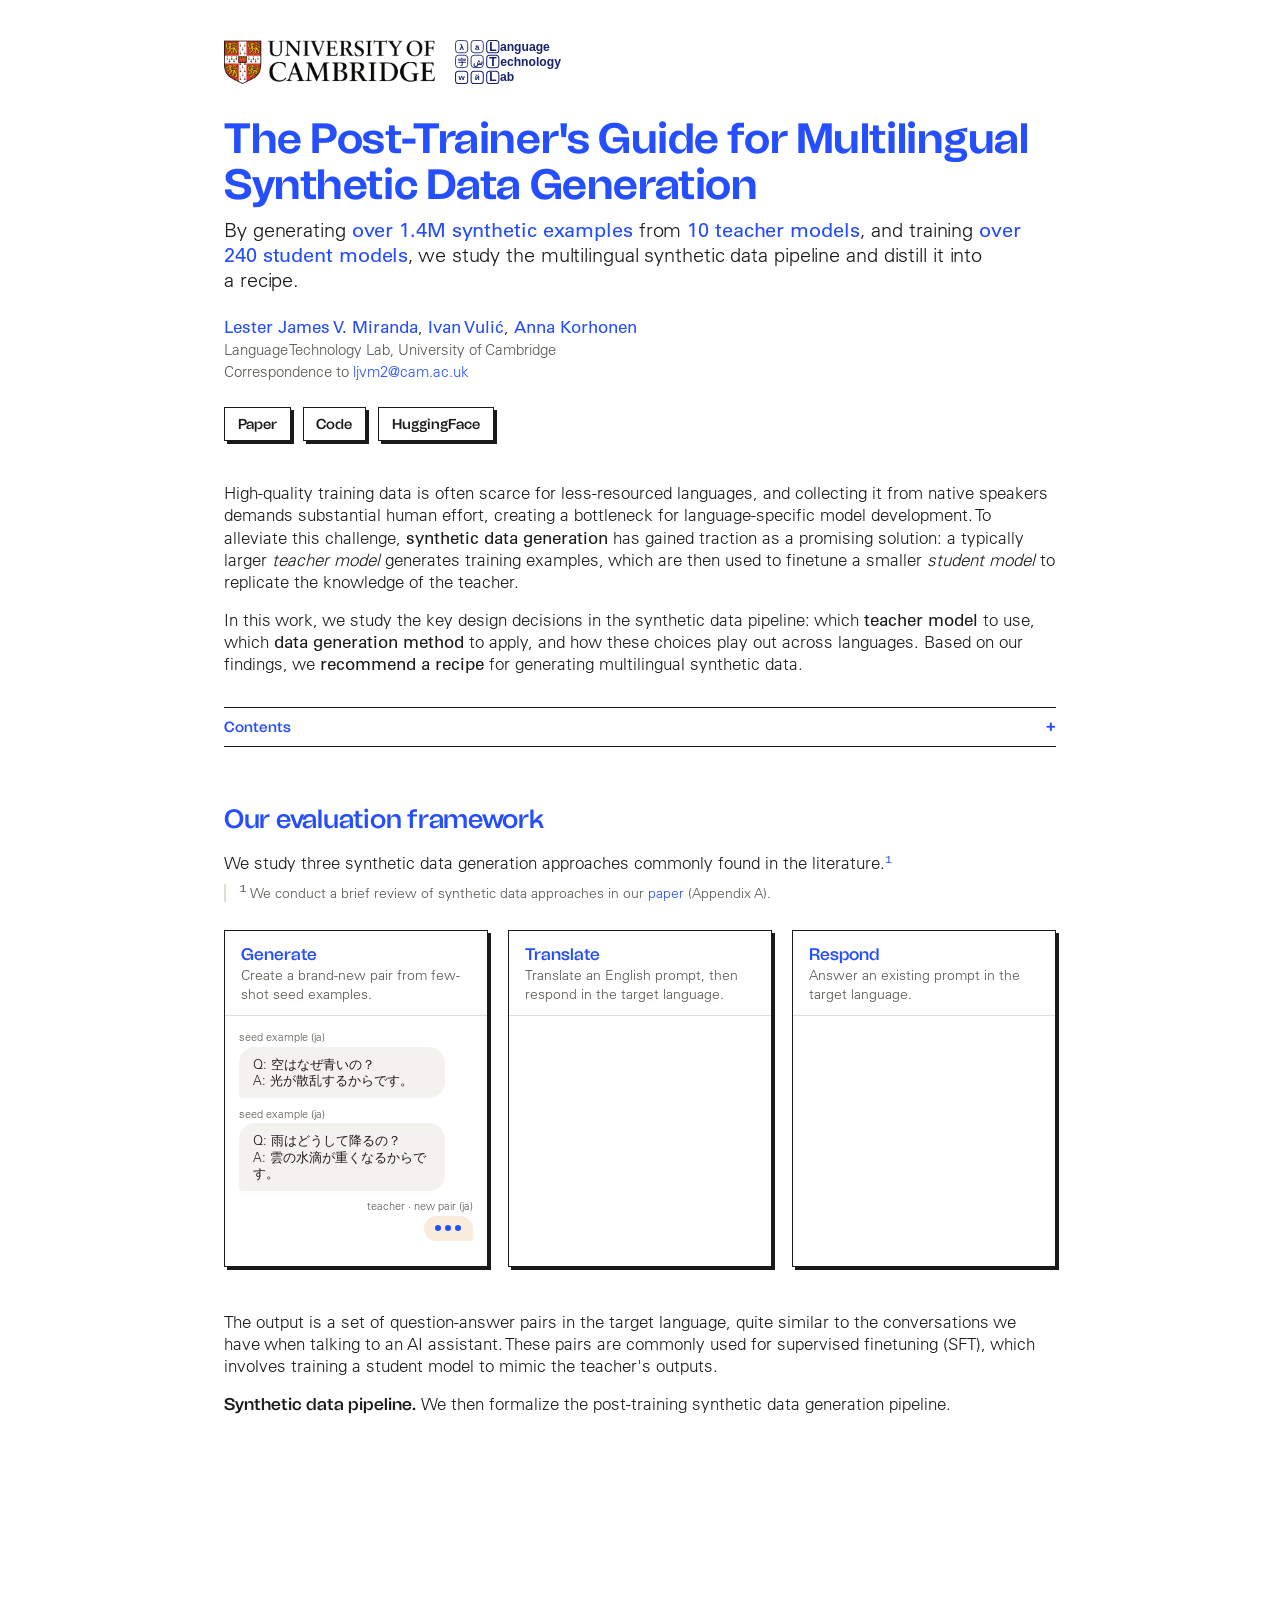
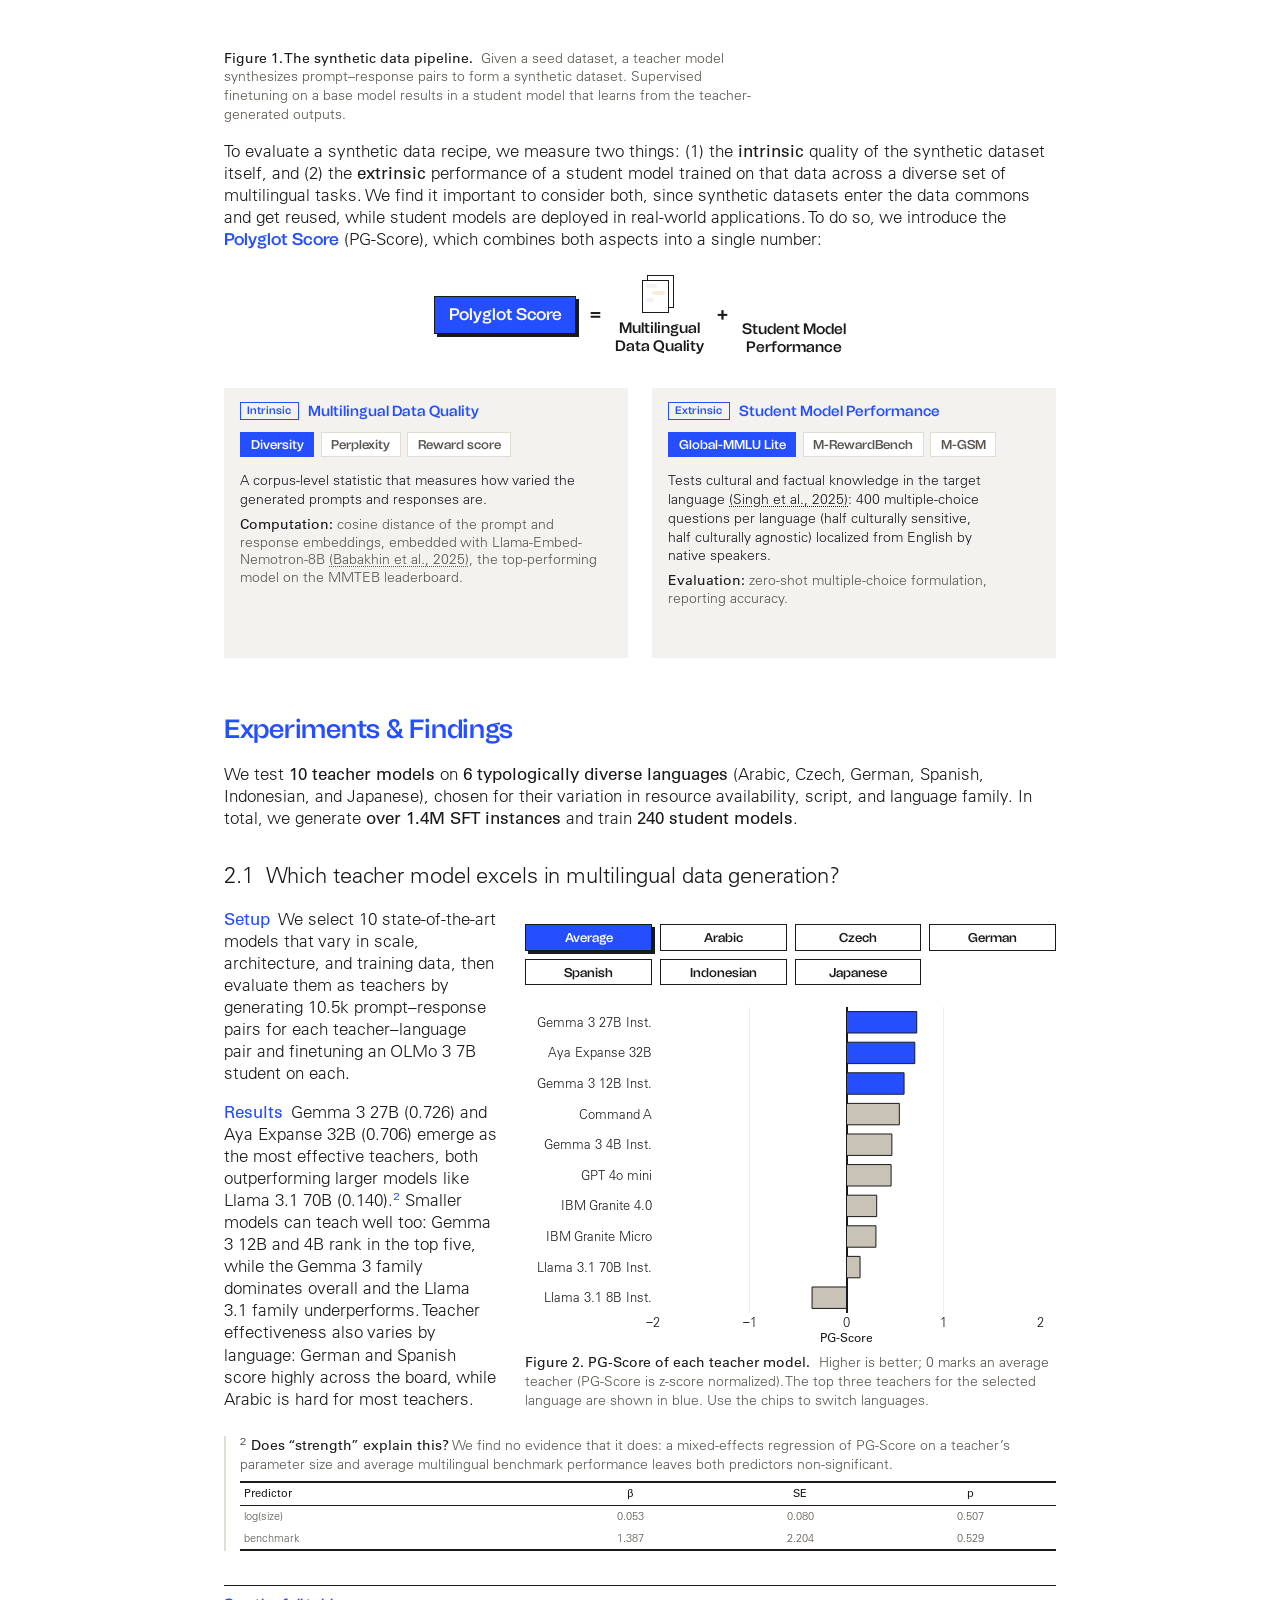
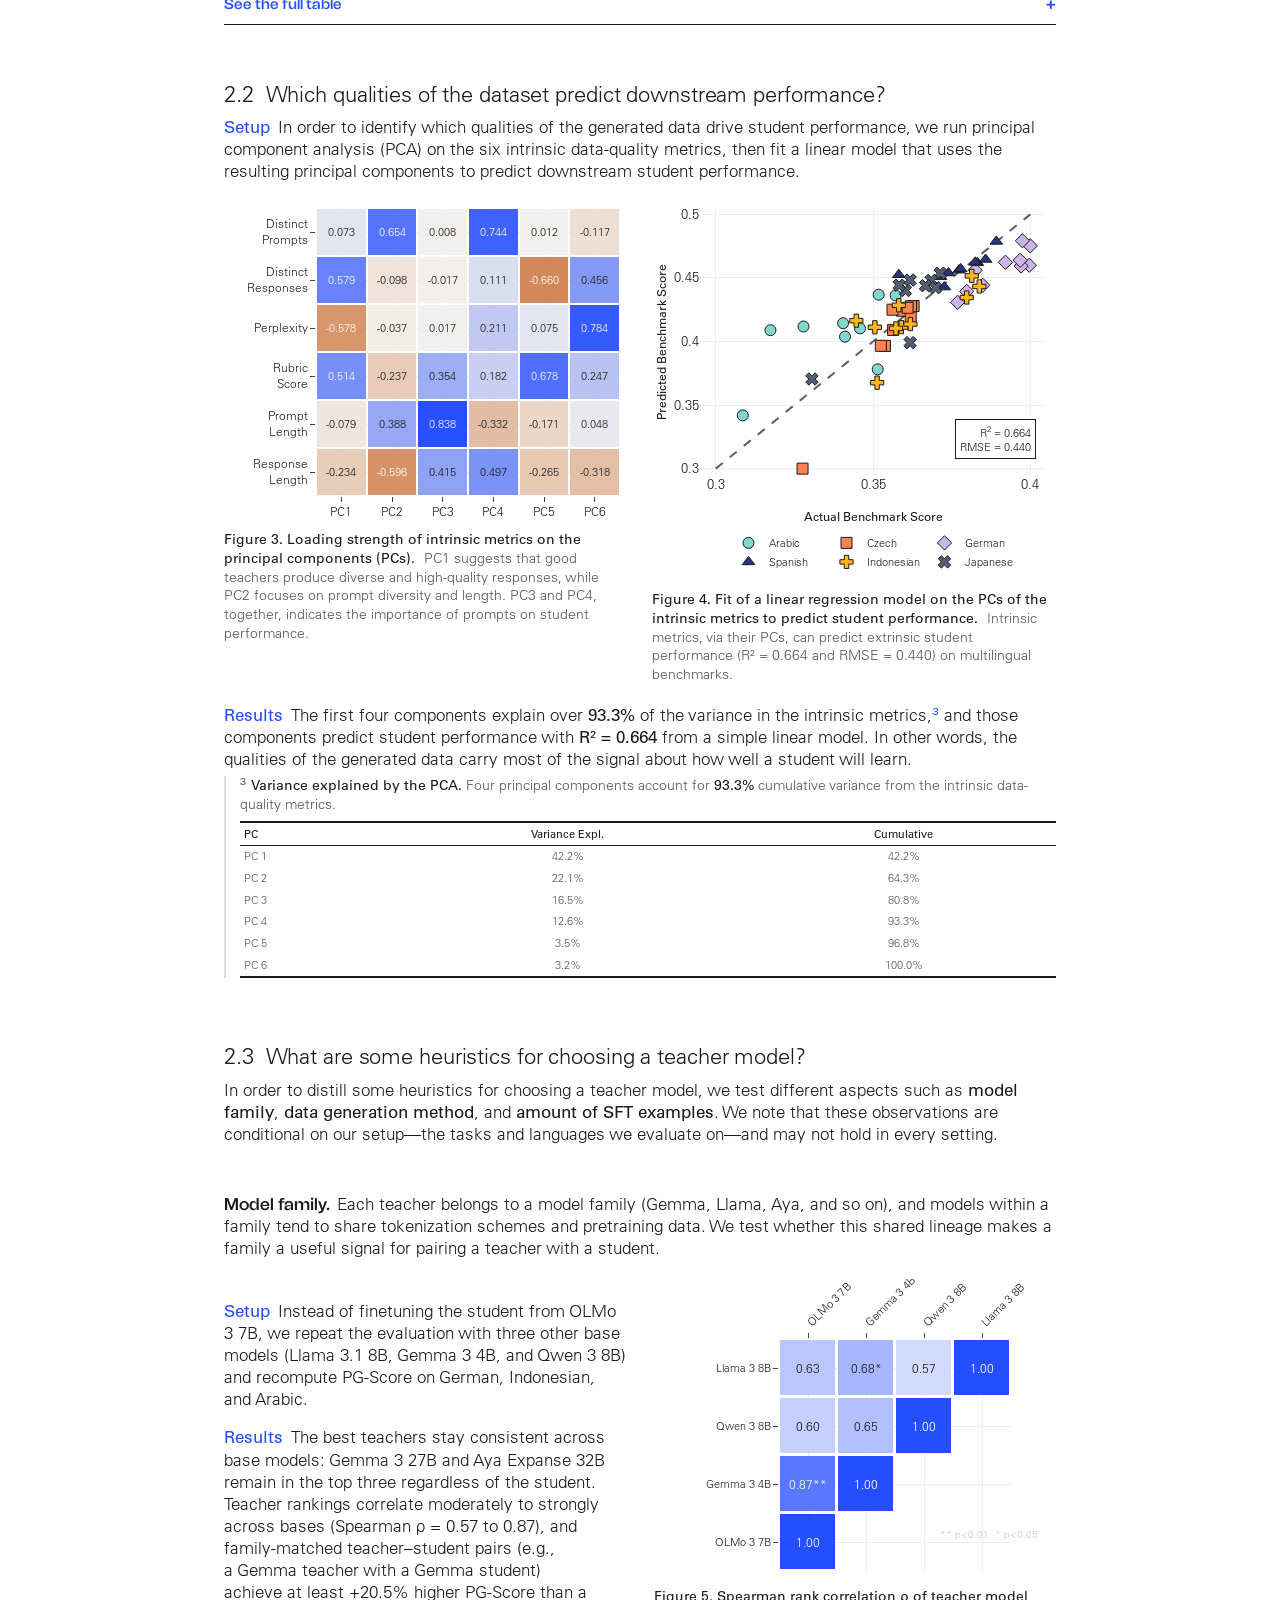
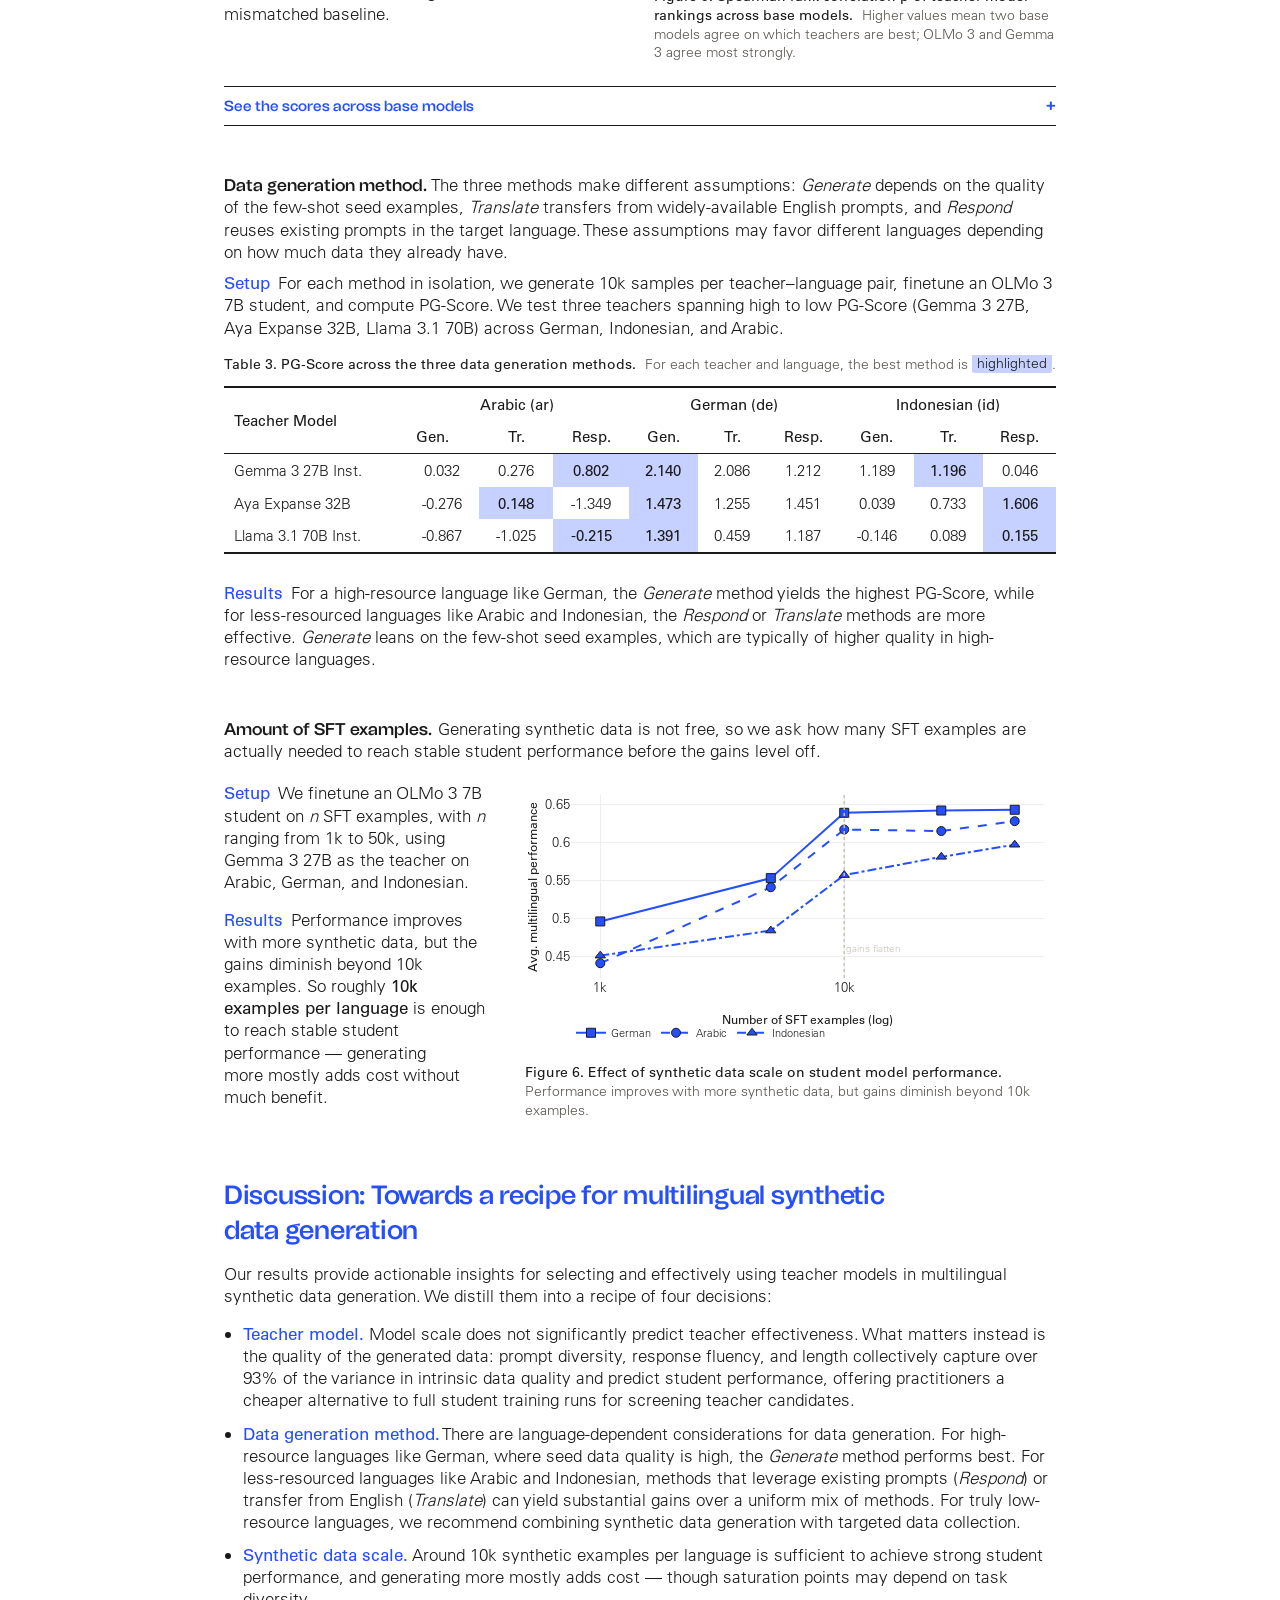
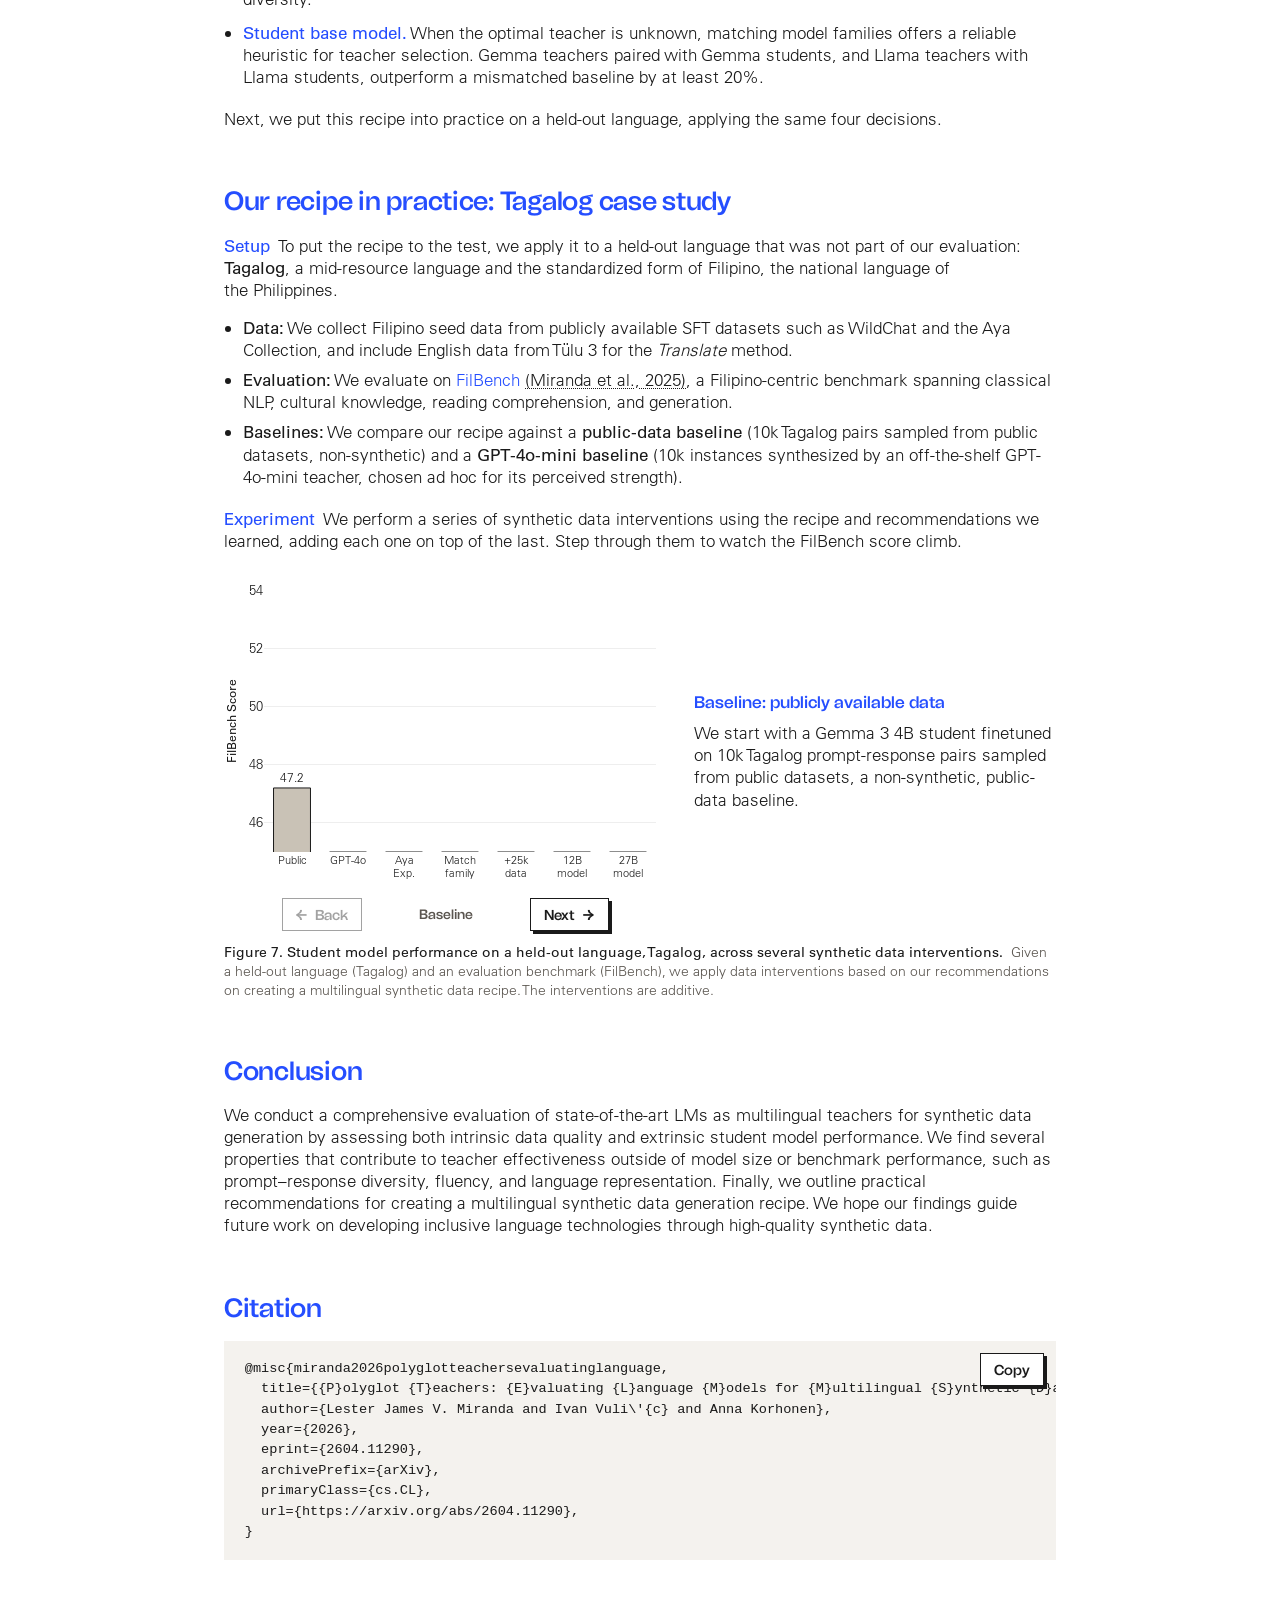
==== docs/index.html @ 5a3b8404 "Better typography" ====
<!doctype html>
<html lang="en">
<head>
  <meta charset="utf-8">
  <meta name="viewport" content="width=device-width, initial-scale=1">
  <title>The Post-Trainer's Guide for Multilingual Synthetic Data Generation</title>
  <meta name="description" content="By generating over 1.4M synthetic examples from 10 teacher models, and training 240 student models, we study the multilingual synthetic data pipeline and distill it into a recipe.">
  <meta name="keywords" content="large language models, llms, artificial intelligence, multilinguality, natural language processing, nlp, synthetic data">
  <meta name="robots" content="index, follow, max-image-preview:large">
  <link rel="canonical" href="https://ljvmiranda921.github.io/polyglot-teachers/">

  <meta property="og:type" content="website">
  <meta property="og:title" content="The Post-Trainer's Guide for Multilingual Synthetic Data Generation">
  <meta property="og:description" content="By generating over 1.4M synthetic examples from 10 teacher models, and training 240 student models, we study the multilingual synthetic data pipeline and distill it into a recipe.">
  <meta property="og:url" content="https://ljvmiranda921.github.io/polyglot-teachers/">
  <meta property="og:image" content="https://ljvmiranda921.github.io/polyglot-teachers/assets/social-preview.png">
  <meta property="og:image:width" content="1671">
  <meta property="og:image:height" content="607">

  <meta name="twitter:card" content="summary_large_image">
  <meta name="twitter:title" content="The Post-Trainer's Guide for Multilingual Synthetic Data Generation">
  <meta name="twitter:description" content="By generating over 1.4M synthetic examples from 10 teacher models, and training 240 student models, we study the multilingual synthetic data pipeline and distill it into a recipe.">
  <meta name="twitter:image" content="https://ljvmiranda921.github.io/polyglot-teachers/assets/social-preview.png">

  <script type="application/ld+json">
    {
      "@context": "https://schema.org",
      "@type": "ScholarlyArticle",
      "@id": "https://ljvmiranda921.github.io/polyglot-teachers/#scholarly-article",
      "mainEntityOfPage": "https://ljvmiranda921.github.io/polyglot-teachers/",
      "headline": "Polyglot Teachers: Evaluating Language Models for Multilingual Synthetic Data Generation",
      "description": "A study of multilingual synthetic data generation using teacher-student post-training, with experiments across 10 teacher models, 6 languages, and 240 student models.",
      "abstract": "We evaluate multilingual synthetic data pipelines and propose practical teacher-selection and data-generation heuristics.",
      "inLanguage": "en",
      "datePublished": "2026-04-15",
      "dateModified": "2026-07-13",
      "keywords": [
        "large language models",
        "LLMs",
        "artificial intelligence",
        "multilinguality",
        "natural language processing",
        "NLP",
        "synthetic data"
      ],
      "author": [
        { "@type": "Person", "name": "Lester James V. Miranda" },
        { "@type": "Person", "name": "Ivan Vulić" },
        { "@type": "Person", "name": "Anna Korhonen" }
      ],
      "publisher": {
        "@type": "Organization",
        "name": "Language Technology Lab, University of Cambridge"
      },
      "url": "https://ljvmiranda921.github.io/polyglot-teachers/",
      "sameAs": "https://arxiv.org/abs/2604.11290",
      "identifier": "arXiv:2604.11290",
      "image": "https://ljvmiranda921.github.io/polyglot-teachers/assets/social-preview.png",
      "about": [
        "multilingual synthetic data generation",
        "teacher-student distillation",
        "post-training for large language models"
      ]
    }
  </script>

  <link rel="icon" href="favicon.ico" sizes="any">
  <link rel="icon" type="image/png" sizes="32x32" href="assets/favicon-32.png">
  <link rel="icon" type="image/png" sizes="16x16" href="assets/favicon-16.png">
  <link rel="apple-touch-icon" href="assets/favicon.png">

  <link rel="stylesheet" href="css/chia.css">
  <link rel="stylesheet" href="css/style.css">
</head>
<body>
<main class="chia-page">

  <div class="letterhead" aria-label="Affiliations">
    <img src="assets/ucam-logo-colour-preferred.png" alt="University of Cambridge">
    <img src="assets/ltl_logo2.svg" alt="Language Technology Lab">
  </div>

  <header class="site-header">
    <h1>The Post-Trainer's Guide for Multilingual Synthetic Data Generation</h1>
    <!-- <p class="subtitle">A companion to <a href="https://arxiv.org/abs/2604.11290">Polyglot Teachers: Evaluating Language Models for Multilingual Synthetic Data Generation</a></p> -->
    <p class="tagline">By generating <strong>over 1.4M synthetic examples</strong> from <strong>10 teacher models</strong>, and training <strong>over 240 student models</strong>, we study the multilingual synthetic data pipeline and distill it into a recipe.</p>
    <p class="authors">
      <a href="https://ljvmiranda921.github.io">Lester James V. Miranda</a>, <a href="https://sites.google.com/site/ivanvulic/">Ivan Vulić</a>, <a href="https://sites.google.com/site/annakorhonen/">Anna Korhonen</a>
      <br><span class="aff">Language Technology Lab, University of Cambridge</span>
      <br><span class="aff">Correspondence to <a href="mailto:ljvm2@cam.ac.uk">ljvm2@cam.ac.uk</a></span>
    </p>
    <nav class="top-links">
      <a class="btn" href="https://arxiv.org/abs/2604.11290" target="_blank" rel="noopener noreferrer">Paper</a>
      <a class="btn" href="https://github.com/ljvmiranda921/multilingual-teacher-eval" target="_blank" rel="noopener noreferrer">Code</a>
      <a class="btn" href="https://huggingface.co/collections/ljvmiranda921/polyglot-teachers" target="_blank" rel="noopener noreferrer">HuggingFace</a>
    </nav>
  </header>

  <section id="background">
    <p>
      High-quality training data is often scarce for less-resourced languages, and collecting it from native speakers demands substantial human effort, creating a bottleneck for language-specific model development.
      To alleviate this challenge, <strong>synthetic data generation</strong> has gained traction as a promising solution: a typically larger <em>teacher model</em> generates training examples, which are then used to finetune a smaller <em>student model</em> to replicate the knowledge of the teacher.
    </p>
    <p>
      In this work, we study the key design decisions in the synthetic data pipeline: which <strong>teacher model</strong> to use, which <strong>data generation method</strong> to apply, and how these choices play out across languages.
      Based on our findings, we <strong>recommend a recipe</strong> for generating multilingual synthetic data.
    </p>
  </section>

  <details class="data-details toc">
    <summary>Contents</summary>
    <nav aria-label="Table of contents">
      <ol>
        <li><a href="#framework">Our evaluation framework</a></li>
        <li><a href="#findings">Experiments &amp; Findings</a>
          <ol>
            <li><a href="#f-teachers">Which teacher model excels in multilingual data generation?</a></li>
            <li><a href="#f-qualities">Which qualities of the dataset predict downstream performance?</a></li>
            <li><a href="#f-heuristics">What are some heuristics for choosing a teacher model?</a></li>
          </ol>
        </li>
        <li><a href="#discussion">Discussion: Towards a recipe for multilingual synthetic data generation</a></li>
        <li><a href="#case-study">Our recipe in practice: Tagalog case study</a></li>
        <li><a href="#conclusion">Conclusion</a></li>
        <li><a href="#citation">Citation</a></li>
      </ol>
    </nav>
  </details>

  <section id="framework">
    <h2>Our evaluation framework</h2>
    <p>
      We study three synthetic data generation approaches commonly found in the literature.<sup class="sidenote-marker">1</sup>
      <span class="sidenote"><sup>1</sup> We conduct a brief review of synthetic data approaches in our <a href="https://arxiv.org/abs/2604.11290" target="_blank" rel="noopener noreferrer">paper</a> (Appendix A).</span>
    </p>
    <div class="method-cards" id="method-cards">
      <figure class="method-card">
        <figcaption>
          <h3>Generate</h3>
          <p class="caption">Create a brand-new pair from few-shot seed examples.</p>
        </figcaption>
        <div class="method-chat">
          <div class="chat-item from-seed">
            <span class="msg-label">seed example (ja)</span>
            <div class="msg seed">Q: 空はなぜ青いの？<br>A: 光が散乱するからです。</div>
          </div>
          <div class="chat-item from-seed">
            <span class="msg-label">seed example (ja)</span>
            <div class="msg seed">Q: 雨はどうして降るの？<br>A: 雲の水滴が重くなるからです。</div>
          </div>
          <div class="chat-item from-teacher">
            <span class="msg-label">teacher &middot; new pair (ja)</span>
            <div class="msg teacher">Q: 虹はどうやってできるの？<br>A: 光が水滴の中で屈折してできます。</div>
            <div class="msg teacher typing"><span></span><span></span><span></span></div>
          </div>
        </div>
      </figure>
      <figure class="method-card">
        <figcaption>
          <h3>Translate</h3>
          <p class="caption">Translate an English prompt, then respond in the target language.</p>
        </figcaption>
        <div class="method-chat">
          <div class="chat-item from-seed">
            <span class="msg-label">seed prompt (en)</span>
            <div class="msg seed">How do I make pancakes?</div>
          </div>
          <div class="chat-item from-teacher">
            <span class="msg-label">teacher &middot; translated prompt (de)</span>
            <div class="msg teacher">Wie mache ich Pfannkuchen?</div>
            <div class="msg teacher typing"><span></span><span></span><span></span></div>
          </div>
          <div class="chat-item from-teacher">
            <span class="msg-label">teacher &middot; response (de)</span>
            <div class="msg teacher">Mische Mehl, Eier und Milch, dann brate den Teig goldbraun in der Pfanne.</div>
            <div class="msg teacher typing"><span></span><span></span><span></span></div>
          </div>
        </div>
      </figure>
      <figure class="method-card">
        <figcaption>
          <h3>Respond</h3>
          <p class="caption">Answer an existing prompt in the target language.</p>
        </figcaption>
        <div class="method-chat">
          <div class="chat-item from-seed">
            <span class="msg-label">seed prompt (id)</span>
            <div class="msg seed">Apa makanan khas Bandung?</div>
          </div>
          <div class="chat-item from-teacher">
            <span class="msg-label">teacher &middot; response (id)</span>
            <div class="msg teacher">Beberapa makanan khas Bandung adalah batagor, siomay, dan surabi.</div>
            <div class="msg teacher typing"><span></span><span></span><span></span></div>
          </div>
        </div>
      </figure>
    </div>
    <p class="scroll-hint caption">Swipe to see all three methods <span class="scroll-tri">&#9656;</span></p>
    <p>
      The output is a set of question-answer pairs in the target language, quite similar to the conversations we have when talking to an AI assistant. These pairs are commonly used for supervised finetuning (SFT), which involves training a student model to mimic the teacher's outputs.
    </p>
    <p>
      <span class="para-label">Synthetic data pipeline.</span>
      We then formalize the post-training synthetic data generation pipeline.
    </p>
    <div id="pgscore-figure" class="pgscore">
      <div class="pg-pipeline">
        <div class="pg-node pg-anim" data-step="seed">
          <div class="pg-vis">
            <div class="pg-stack"><span class="sheet"></span><span class="sheet"></span><span class="sheet"></span></div>
          </div>
          <span class="pg-node-label">Seed dataset</span>
        </div>
        <div class="pg-harrow pg-anim" data-step="arrow1">
          <span class="pg-arrow-label"></span>
          <span class="shaft"></span>
        </div>
        <div class="pg-node pg-anim" data-step="teacher">
          <div class="pg-vis">
            <div class="pg-cube pg-cube-lg" id="pg-cube-teacher"></div>
          </div>
          <span class="pg-node-label em">Teacher model</span>
        </div>
        <div class="pg-harrow pg-anim" data-step="arrow2">
          <span class="shaft"></span>
        </div>
        <div class="pg-op-col">
          <div class="pg-vis">
            <div class="pg-sft-box pg-anim" data-step="synth">Synthesize<span class="sub">Generate<br>Translate<br>Respond</span></div>
          </div>
        </div>
        <div class="pg-harrow pg-anim" data-step="arrow2b">
          <span class="shaft"></span>
        </div>
        <div class="pg-node pg-anim" data-step="chat">
          <div class="pg-vis">
            <div class="pg-chat-stack">
            <div class="pg-chat">
              <div class="msg seed"><span class="bar" style="width: 78%"></span><span class="bar" style="width: 52%"></span></div>
              <div class="msg teacher"><span class="bar" style="width: 82%"></span><span class="bar" style="width: 64%"></span></div>
              <div class="msg seed"><span class="bar" style="width: 58%"></span></div>
              <div class="msg teacher"><span class="bar" style="width: 86%"></span><span class="bar" style="width: 44%"></span></div>
            </div>
            </div>
          </div>
          <span class="pg-node-label em">Synthetic dataset</span>
        </div>
        <div class="pg-harrow pg-anim" data-step="arrow3">
          <span class="pg-arrow-label"></span>
          <span class="shaft"></span>
        </div>
        <div class="pg-sft-col">
          <div class="pg-vis">
            <div class="pg-sft-box pg-anim" data-step="sft">Supervised<br>Finetuning</div>
          </div>
          <div class="pg-uparrow pg-anim" data-step="arrowbase"><span class="shaft"></span></div>
          <div class="pg-node pg-anim" data-step="base">
            <div class="pg-cube pg-cube-sm" id="pg-cube-base"></div>
            <span class="pg-node-label">Base model</span>
          </div>
        </div>
        <div class="pg-harrow pg-anim" data-step="arrow4">
          <span class="pg-arrow-label"></span>
          <span class="shaft"></span>
        </div>
        <div class="pg-node pg-anim" data-step="student">
          <div class="pg-vis">
            <div class="pg-cube pg-cube-sm" id="pg-cube-student"></div>
          </div>
          <span class="pg-node-label em">Student model</span>
        </div>
      </div>
      <p class="scroll-hint caption">Swipe to see the full pipeline <span class="scroll-tri">&#9656;</span></p>
      <p class="caption pg-caption">
        <strong>Figure 1. The synthetic data pipeline.</strong>
        Given a seed dataset, a teacher model synthesizes prompt&ndash;response pairs to form a synthetic dataset. Supervised finetuning on a base model results in a student model that learns from the teacher-generated outputs.
      </p>
    </div>
    <p>
      To evaluate a synthetic data recipe, we measure two things: (1) the <strong>intrinsic</strong> quality of the synthetic dataset itself, and (2) the <strong>extrinsic</strong> performance of a student model trained on that data across a diverse set of multilingual tasks.
      We find it important to consider both, since synthetic datasets enter the data commons and get reused, while student models are deployed in real-world applications.
      To do so, we introduce the <span class="brand">Polyglot Score</span> (PG-Score), which combines both aspects into a single number:
    </p>
    <div class="pg-equation" role="img" aria-label="Polyglot Score equals Multilingual Data Quality plus Student Model Performance">
      <span class="pg-badge">Polyglot Score</span>
      <span class="pg-op">=</span>
      <span class="pg-term">
        <span class="pg-term-icon">
          <span class="mini-stack" aria-hidden="true">
            <span class="mini-sheet"></span>
            <span class="mini-chat">
              <span class="mini-bubble seed"></span>
              <span class="mini-bubble teacher"></span>
              <span class="mini-bubble seed short"></span>
            </span>
          </span>
        </span>
        <span class="pg-term-text">Multilingual<br>Data Quality</span>
      </span>
      <span class="pg-op">+</span>
      <span class="pg-term">
        <span class="pg-term-icon">
          <span class="pg-cube pg-cube-xs" id="metric-cube-student"></span>
        </span>
        <span class="pg-term-text">Student Model<br>Performance</span>
      </span>
    </div>
    <div class="metrics-duo">
      <div class="pg-panel panel metric-box metric-intrinsic">
        <h4><span class="metric-tag">Intrinsic</span> Multilingual Data Quality</h4>
        <div class="metric-choices">
            <button type="button" class="btn metric-btn is-active" data-metric="diversity">Diversity</button>
            <button type="button" class="btn metric-btn" data-metric="perplexity">Perplexity</button>
            <button type="button" class="btn metric-btn" data-metric="reward">Reward score</button>
          </div>
          <div class="metric-detail-item is-active" data-metric="diversity">
            <p>A corpus-level statistic that measures how varied the generated prompts and responses are.</p>
            <p class="how"><strong>Computation:</strong> cosine distance of the prompt and response embeddings, embedded with Llama-Embed-Nemotron-8B <a class="cite" href="https://arxiv.org/abs/2511.07025" target="_blank" rel="noopener noreferrer">(Babakhin et al., 2025)</a>, the top-performing model on the MMTEB leaderboard.</p>
          </div>
          <div class="metric-detail-item" data-metric="perplexity">
            <p>Measures the fluency and naturalness of the generated text: lower perplexity indicates more coherent and linguistically natural responses.</p>
            <p class="how"><strong>Computation:</strong> the perplexity of a base model on the response, conditioned on the prompt.</p>
          </div>
          <div class="metric-detail-item" data-metric="reward">
            <p>Scores the quality of each prompt&ndash;response pair based on rubrics relating to fluency, naturalness, and instruction-following.</p>
            <p class="how"><strong>Computation:</strong> the verbalized score (1&ndash;5) of M-Prometheus 14B <a class="cite" href="https://openreview.net/forum?id=Atyk8lnIQQ" target="_blank" rel="noopener noreferrer">(Pombal et al., 2025)</a> prompted as a multilingual LLM judge, chosen for its high performance on human-aligned evaluation benchmarks.</p>
          </div>
      </div>

      <div class="pg-panel panel metric-box metric-extrinsic">
        <h4><span class="metric-tag">Extrinsic</span> Student Model Performance</h4>
        <div class="metric-choices">
          <button type="button" class="btn metric-btn is-active" data-metric="culture">Global-MMLU Lite</button>
          <button type="button" class="btn metric-btn" data-metric="chat">M-RewardBench</button>
          <button type="button" class="btn metric-btn" data-metric="math">M-GSM</button>
        </div>
        <div class="metric-detail-item is-active" data-metric="culture">
          <p>Tests cultural and factual knowledge in the target language <a class="cite" href="https://arxiv.org/abs/2412.03304" target="_blank" rel="noopener noreferrer">(Singh et al., 2025)</a>: 400 multiple-choice questions per language (half culturally sensitive, half culturally agnostic) localized from English by native speakers.</p>
          <p class="how"><strong>Evaluation:</strong> zero-shot multiple-choice formulation, reporting accuracy.</p>
        </div>
        <div class="metric-detail-item" data-metric="chat">
          <p>Tests alignment with human preferences in conversational settings <a class="cite" href="https://arxiv.org/abs/2410.15522" target="_blank" rel="noopener noreferrer">(Gureja et al., 2025)</a>: 2.87k preference instances per language covering chat, safety, and reasoning categories.</p>
          <p class="how"><strong>Evaluation:</strong> multiple-choice formulation, reporting weighted accuracy for each data subset and category.</p>
        </div>
        <div class="metric-detail-item" data-metric="math">
          <p>Tests mathematical reasoning in the target language <a class="cite" href="https://arxiv.org/abs/2210.03057" target="_blank" rel="noopener noreferrer">(Shi et al., 2023)</a>: 250 grade-school math word problems from GSM8K <a class="cite" href="https://arxiv.org/abs/2110.14168" target="_blank" rel="noopener noreferrer">(Cobbe et al., 2021)</a>, manually translated from English by native speakers.</p>
          <p class="how"><strong>Evaluation:</strong> generative with 5 few-shot examples, reporting exact-match accuracy.</p>
        </div>
      </div>
    </div>
  </section>

  <section id="findings">
    <h2>Experiments &amp; Findings</h2>
    <p>
      We test <strong>10 teacher models</strong> on <strong>6 typologically diverse languages</strong> (Arabic, Czech, German, Spanish, Indonesian, and Japanese), chosen for their variation in resource availability, script, and language family.
      In total, we generate <strong>over 1.4M SFT instances</strong> and train <strong>240 student models</strong>.
    </p>

    <h3 id="f-teachers">Which teacher model excels in multilingual data generation?</h3>
    <div class="finding-split finding-split--fig">
      <div>
        <p><span class="section-label">Setup</span>We select 10 state-of-the-art models that vary in scale, architecture, and training data, then evaluate them as teachers by generating 10.5k prompt&ndash;response pairs for each teacher&ndash;language pair and finetuning an OLMo 3 7B student on each.</p>
        <p><span class="section-label">Results</span>Gemma 3 27B (0.726) and Aya Expanse 32B (0.706) emerge as the most effective teachers, both outperforming larger models like Llama 3.1 70B (0.140).<sup class="sidenote-marker">2</sup> Smaller models can teach well too: Gemma 3 12B and 4B rank in the top five, while the Gemma 3 family dominates overall and the Llama 3.1 family underperforms. Teacher effectiveness also varies by language: German and Spanish score highly across the board, while Arabic is hard for most teachers.</p>
      </div>
      <figure class="split-fig">
        <div class="chart-chips" id="chart-teachers-chips">
          <button type="button" class="btn chart-chip is-active" data-key="Average">Average</button>
          <button type="button" class="btn chart-chip" data-key="ar">Arabic</button>
          <button type="button" class="btn chart-chip" data-key="cs">Czech</button>
          <button type="button" class="btn chart-chip" data-key="de">German</button>
          <button type="button" class="btn chart-chip" data-key="es">Spanish</button>
          <button type="button" class="btn chart-chip" data-key="id">Indonesian</button>
          <button type="button" class="btn chart-chip" data-key="ja">Japanese</button>
        </div>
        <div class="chart-mount" id="chart-teachers"></div>
        <figcaption class="caption"><strong>Figure 2. PG-Score of each teacher model.</strong> Higher is better; 0 marks an average teacher (PG-Score is z-score normalized). The top three teachers for the selected language are shown in blue. Use the chips to switch languages.</figcaption>
      </figure>
    </div>
    <div class="sidenote sidenote--stat">
      <p><sup>2</sup> <strong>Does &ldquo;strength&rdquo; explain this?</strong> We find no evidence that it does: a mixed-effects regression of PG-Score on a teacher&rsquo;s parameter size and average multilingual benchmark performance leaves both predictors non-significant.</p>
      <table class="chia reg-table reg-table--mini">
        <thead>
          <tr><th style="text-align:left">Predictor</th><th>&beta;</th><th>SE</th><th>p</th></tr>
        </thead>
        <tbody>
          <tr><td style="text-align:left">log(size)</td><td>0.053</td><td>0.080</td><td>0.507</td></tr>
          <tr><td style="text-align:left">benchmark</td><td>1.387</td><td>2.204</td><td>0.529</td></tr>
        </tbody>
      </table>
    </div>

    <details class="data-details">
      <summary>See the full table</summary>
      <div class="table-scroll">
        <table class="chia">
          <caption><strong>Table 1. Top models with the highest PG-Score (average across six languages).</strong> We evaluate teacher models with varying size and model family on 6 typologically diverse languages. The best model is in <strong>bold</strong> and the second-best is <u>underlined</u>.</caption>
          <thead>
            <tr>
              <th style="text-align:left">Teacher Model</th>
              <th>Average</th><th>ar</th><th>cs</th><th>de</th><th>es</th><th>id</th><th>ja</th>
            </tr>
          </thead>
          <tbody>
            <tr><td style="text-align:left">Gemma 3 27B Inst.</td><td class="is-highlight"><strong>0.726</strong></td><td><strong>0.145</strong></td><td><strong>0.360</strong></td><td>1.655</td><td><strong>1.358</strong></td><td>0.214</td><td><u>0.626</u></td></tr>
            <tr><td style="text-align:left">Aya Expanse 32B</td><td class="is-highlight"><u>0.706</u></td><td><u>-0.058</u></td><td>0.222</td><td>1.468</td><td>1.129</td><td><strong>1.153</strong></td><td>0.320</td></tr>
            <tr><td style="text-align:left">Gemma 3 12B Inst.</td><td class="is-highlight">0.595</td><td>-0.464</td><td>0.327</td><td><u>1.756</u></td><td><u>1.228</u></td><td>0.151</td><td>0.573</td></tr>
            <tr><td style="text-align:left">Command A</td><td class="is-highlight">0.546</td><td>-1.360</td><td>0.114</td><td>1.673</td><td>1.102</td><td><u>1.063</u></td><td><strong>0.683</strong></td></tr>
            <tr><td style="text-align:left">Gemma 3 4B Inst.</td><td class="is-highlight">0.469</td><td>-0.488</td><td><u>0.330</u></td><td>1.644</td><td>0.929</td><td>-0.105</td><td>0.504</td></tr>
            <tr><td style="text-align:left">GPT 4o mini</td><td class="is-highlight">0.461</td><td>-1.117</td><td>0.015</td><td><strong>1.766</strong></td><td>0.908</td><td>1.003</td><td>0.189</td></tr>
            <tr><td style="text-align:left">IBM Granite 4.0</td><td class="is-highlight">0.312</td><td>-0.072</td><td>-0.031</td><td>1.000</td><td>0.734</td><td>-0.079</td><td>0.321</td></tr>
            <tr><td style="text-align:left">IBM Granite Micro</td><td class="is-highlight">0.304</td><td>-0.282</td><td>0.290</td><td>1.102</td><td>0.783</td><td>-0.329</td><td>0.264</td></tr>
            <tr><td style="text-align:left">Llama 3.1 70B Inst.</td><td class="is-highlight">0.140</td><td>-0.964</td><td>0.109</td><td>1.195</td><td>0.688</td><td>0.182</td><td>-0.373</td></tr>
            <tr><td style="text-align:left">Llama 3.1 8B Inst.</td><td class="is-highlight">-0.356</td><td>-1.693</td><td>-0.974</td><td>0.891</td><td>0.182</td><td>0.322</td><td>-0.863</td></tr>
          </tbody>
        </table>
      </div>
    </details>

    <h3 id="f-qualities">Which qualities of the dataset predict downstream performance?</h3>
    <p>
      <span class="section-label">Setup</span>In order to identify which qualities of the generated data drive student performance, we run principal component analysis (PCA) on the six intrinsic data-quality metrics, then fit a linear model that uses the resulting principal components to predict downstream student performance.
    </p>
    <div class="chart-duo">
      <figure>
        <div class="chart-mount" id="chart-pca-loadings"></div>
        <figcaption class="caption"><strong>Figure 3. Loading strength of intrinsic metrics on the principal components (PCs).</strong> PC1 suggests that good teachers produce diverse and high-quality responses, while PC2 focuses on prompt diversity and length. PC3 and PC4, together, indicates the importance of prompts on student performance.</figcaption>
      </figure>
      <figure>
        <div class="chart-mount" id="chart-pca-scatter"></div>
        <figcaption class="caption"><strong>Figure 4. Fit of a linear regression model on the PCs of the intrinsic metrics to predict student performance.</strong> Intrinsic metrics, via their PCs, can predict extrinsic student performance (R&sup2; = 0.664 and RMSE = 0.440) on multilingual benchmarks.</figcaption>
      </figure>
    </div>
    <p>
      <span class="section-label">Results</span>The first four components explain over <strong>93.3%</strong> of the variance in the intrinsic metrics,<sup class="sidenote-marker">3</sup> and those components predict student performance with <strong>R&sup2; = 0.664</strong> from a simple linear model. In other words, the qualities of the generated data carry most of the signal about how well a student will learn.
    </p>
    <div class="sidenote sidenote--stat">
      <p><sup>3</sup> <strong>Variance explained by the PCA.</strong> Four principal components account for <strong>93.3%</strong> cumulative variance from the intrinsic data-quality metrics.</p>
      <table class="chia reg-table reg-table--mini">
        <thead>
          <tr><th style="text-align:left">PC</th><th>Variance Expl.</th><th>Cumulative</th></tr>
        </thead>
        <tbody>
          <tr><td style="text-align:left">PC 1</td><td>42.2%</td><td>42.2%</td></tr>
          <tr><td style="text-align:left">PC 2</td><td>22.1%</td><td>64.3%</td></tr>
          <tr><td style="text-align:left">PC 3</td><td>16.5%</td><td>80.8%</td></tr>
          <tr><td style="text-align:left">PC 4</td><td>12.6%</td><td>93.3%</td></tr>
          <tr><td style="text-align:left">PC 5</td><td>3.5%</td><td>96.8%</td></tr>
          <tr><td style="text-align:left">PC 6</td><td>3.2%</td><td>100.0%</td></tr>
        </tbody>
      </table>
    </div>

    <h3 id="f-heuristics">What are some heuristics for choosing a teacher model?</h3>
    <p>
      In order to distill some heuristics for choosing a teacher model, we test different aspects such as <strong>model family</strong>, <strong>data generation method</strong>, and <strong>amount of SFT examples</strong>. We note that these observations are conditional on our setup&mdash;the tasks and languages we evaluate on&mdash;and may not hold in every setting.
    </p>

    <p class="subpart-lead">
      <span class="para-label">Model family.</span>
      Each teacher belongs to a model family (Gemma, Llama, Aya, and so on), and models within a family tend to share tokenization schemes and pretraining data. We test whether this shared lineage makes a family a useful signal for pairing a teacher with a student.
    </p>
    <div class="finding-split">
      <div>
        <p><span class="section-label">Setup</span>Instead of finetuning the student from OLMo 3 7B, we repeat the evaluation with three other base models (Llama 3.1 8B, Gemma 3 4B, and Qwen 3 8B) and recompute PG-Score on German, Indonesian, and Arabic.</p>
        <p><span class="section-label">Results</span>The best teachers stay consistent across base models: Gemma 3 27B and Aya Expanse 32B remain in the top three regardless of the student. Teacher rankings correlate moderately to strongly across bases (Spearman &rho; = 0.57 to 0.87), and family-matched teacher&ndash;student pairs (e.g., a Gemma teacher with a Gemma student) achieve at least +20.5% higher PG-Score than a mismatched baseline.</p>
      </div>
      <figure class="split-fig">
        <div class="chart-mount" id="chart-family-corr"></div>
        <figcaption class="caption"><strong>Figure 5. Spearman rank correlation &rho; of teacher model rankings across base models.</strong> Higher values mean two base models agree on which teachers are best; OLMo 3 and Gemma 3 agree most strongly.</figcaption>
      </figure>
    </div>
    <details class="data-details">
      <summary>See the scores across base models</summary>
      <div class="table-scroll">
        <table class="chia">
          <caption><strong>Table 2. Average PG-Score of each teacher across four student base models.</strong> For each base model, the <span class="hl-key hl-1">best</span>, <span class="hl-key hl-2">second</span>, and <span class="hl-key hl-3">third</span> best teachers are highlighted.</caption>
          <thead>
            <tr><th style="text-align:left">Teacher Model</th><th>OLMo 3 7B</th><th>Gemma 3 4B</th><th>Qwen 3 8B</th><th>Llama 3 8B</th></tr>
          </thead>
          <tbody>
            <tr><td style="text-align:left">GPT 4o mini</td><td class="hl-3">0.551</td><td class="hl-1"><strong>1.022</strong></td><td>1.005</td><td>0.621</td></tr>
            <tr><td style="text-align:left">Llama 3.1 70B Inst.</td><td>0.138</td><td>0.338</td><td>1.039</td><td>0.497</td></tr>
            <tr><td style="text-align:left">Llama 3.1 8B Inst.</td><td>-0.160</td><td>-0.133</td><td>0.365</td><td>0.048</td></tr>
            <tr><td style="text-align:left">Command A</td><td>0.459</td><td>0.725</td><td>0.974</td><td>0.737</td></tr>
            <tr><td style="text-align:left">Aya Expanse 32B</td><td class="hl-1"><strong>0.854</strong></td><td class="hl-3">0.762</td><td class="hl-3">1.183</td><td>0.793</td></tr>
            <tr><td style="text-align:left">Gemma 3 27B Inst.</td><td class="hl-2">0.672</td><td class="hl-2">0.810</td><td class="hl-2">1.301</td><td class="hl-3">0.800</td></tr>
            <tr><td style="text-align:left">Gemma 3 12B Inst.</td><td>0.481</td><td>0.666</td><td class="hl-1"><strong>1.393</strong></td><td class="hl-2">0.804</td></tr>
            <tr><td style="text-align:left">Gemma 3 4B Inst.</td><td>0.350</td><td>0.712</td><td>0.545</td><td class="hl-1"><strong>1.062</strong></td></tr>
            <tr><td style="text-align:left">IBM Granite 4.0</td><td>0.283</td><td>0.278</td><td>0.831</td><td>-0.001</td></tr>
            <tr><td style="text-align:left">IBM Granite Micro</td><td>0.164</td><td>0.455</td><td>1.079</td><td>0.396</td></tr>
          </tbody>
        </table>
      </div>
    </details>

    <p class="subpart-lead">
      <span class="para-label">Data generation method.</span>
      The three methods make different assumptions: <em>Generate</em> depends on the quality of the few-shot seed examples, <em>Translate</em> transfers from widely-available English prompts, and <em>Respond</em> reuses existing prompts in the target language. These assumptions may favor different languages depending on how much data they already have.
    </p>
    <p><span class="section-label">Setup</span>For each method in isolation, we generate 10k samples per teacher&ndash;language pair, finetune an OLMo 3 7B student, and compute PG-Score. We test three teachers spanning high to low PG-Score (Gemma 3 27B, Aya Expanse 32B, Llama 3.1 70B) across German, Indonesian, and Arabic.</p>
    <div class="table-scroll">
      <table class="chia">
        <caption><strong>Table 3. PG-Score across the three data generation methods.</strong> For each teacher and language, the best method is <span class="hl-key hl-1">highlighted</span>.</caption>
        <thead>
          <tr><th rowspan="2" style="text-align:left">Teacher Model</th><th colspan="3">Arabic (ar)</th><th colspan="3">German (de)</th><th colspan="3">Indonesian (id)</th></tr>
          <tr><th>Gen.</th><th>Tr.</th><th>Resp.</th><th>Gen.</th><th>Tr.</th><th>Resp.</th><th>Gen.</th><th>Tr.</th><th>Resp.</th></tr>
        </thead>
        <tbody>
          <tr><td style="text-align:left">Gemma 3 27B Inst.</td><td>0.032</td><td>0.276</td><td class="hl-1"><strong>0.802</strong></td><td class="hl-1"><strong>2.140</strong></td><td>2.086</td><td>1.212</td><td>1.189</td><td class="hl-1"><strong>1.196</strong></td><td>0.046</td></tr>
          <tr><td style="text-align:left">Aya Expanse 32B</td><td>-0.276</td><td class="hl-1"><strong>0.148</strong></td><td>-1.349</td><td class="hl-1"><strong>1.473</strong></td><td>1.255</td><td>1.451</td><td>0.039</td><td>0.733</td><td class="hl-1"><strong>1.606</strong></td></tr>
          <tr><td style="text-align:left">Llama 3.1 70B Inst.</td><td>-0.867</td><td>-1.025</td><td class="hl-1"><strong>-0.215</strong></td><td class="hl-1"><strong>1.391</strong></td><td>0.459</td><td>1.187</td><td>-0.146</td><td>0.089</td><td class="hl-1"><strong>0.155</strong></td></tr>
        </tbody>
      </table>
    </div>
    <p><span class="section-label">Results</span>For a high-resource language like German, the <em>Generate</em> method yields the highest PG-Score, while for less-resourced languages like Arabic and Indonesian, the <em>Respond</em> or <em>Translate</em> methods are more effective. <em>Generate</em> leans on the few-shot seed examples, which are typically of higher quality in high-resource languages.</p>

    <p class="subpart-lead">
      <span class="para-label">Amount of SFT examples.</span>
      Generating synthetic data is not free, so we ask how many SFT examples are actually needed to reach stable student performance before the gains level off.
    </p>
    <div class="finding-split finding-split--fig">
      <div>
        <p><span class="section-label">Setup</span>We finetune an OLMo 3 7B student on <em>n</em> SFT examples, with <em>n</em> ranging from 1k to 50k, using Gemma 3 27B as the teacher on Arabic, German, and Indonesian.</p>
        <p><span class="section-label">Results</span>Performance improves with more synthetic data, but the gains diminish beyond 10k examples. So roughly <strong>10k examples per language</strong> is enough to reach stable student performance &mdash; generating more mostly adds cost without much benefit.</p>
      </div>
      <figure class="split-fig">
        <div class="chart-mount" id="chart-data-scale"></div>
        <figcaption class="caption"><strong>Figure 6. Effect of synthetic data scale on student model performance.</strong> Performance improves with more synthetic data, but gains diminish beyond 10k examples.</figcaption>
      </figure>
    </div>
  </section>

  <section id="discussion">
    <h2>Discussion: Towards a recipe for multilingual synthetic data generation</h2>
    <p>
      Our results provide actionable insights for selecting and effectively using teacher models in multilingual synthetic data generation. We distill them into a recipe of four decisions:
    </p>
    <ul class="recipe-list">
      <li><strong>Teacher model.</strong> Model scale does not significantly predict teacher effectiveness. What matters instead is the quality of the generated data: prompt diversity, response fluency, and length collectively capture over 93% of the variance in intrinsic data quality and predict student performance, offering practitioners a cheaper alternative to full student training runs for screening teacher candidates.</li>
      <li><strong>Data generation method.</strong> There are language-dependent considerations for data generation. For high-resource languages like German, where seed data quality is high, the <em>Generate</em> method performs best. For less-resourced languages like Arabic and Indonesian, methods that leverage existing prompts (<em>Respond</em>) or transfer from English (<em>Translate</em>) can yield substantial gains over a uniform mix of methods. For truly low-resource languages, we recommend combining synthetic data generation with targeted data collection.</li>
      <li><strong>Synthetic data scale.</strong> Around 10k synthetic examples per language is sufficient to achieve strong student performance, and generating more mostly adds cost &mdash; though saturation points may depend on task diversity.</li>
      <li><strong>Student base model.</strong> When the optimal teacher is unknown, matching model families offers a reliable heuristic for teacher selection. Gemma teachers paired with Gemma students, and Llama teachers with Llama students, outperform a mismatched baseline by at least 20%.</li>
    </ul>
    <p>
      Next, we put this recipe into practice on a held-out language, applying the same four decisions.
    </p>
  </section>

  <section id="case-study">
    <h2>Our recipe in practice: Tagalog case study</h2>
    <p>
      <span class="section-label">Setup</span>To put the recipe to the test, we apply it to a held-out language that was not part of our evaluation: <strong>Tagalog</strong>, a mid-resource language and the standardized form of Filipino, the national language of the Philippines.
    </p>
    <ul class="setup-list">
      <li><strong>Data:</strong> We collect Filipino seed data from publicly available SFT datasets such as WildChat and the Aya Collection, and include English data from T&uuml;lu 3 for the <em>Translate</em> method.</li>
      <li><strong>Evaluation:</strong> We evaluate on <a href="https://hf.co/spaces/filbench/filbench-leaderboard" target="_blank" rel="noopener noreferrer">FilBench</a> <a class="cite" href="https://aclanthology.org/2025.emnlp-main.127/" target="_blank" rel="noopener noreferrer">(Miranda et al., 2025)</a>, a Filipino-centric benchmark spanning classical NLP, cultural knowledge, reading comprehension, and generation.</li>
      <li><strong>Baselines:</strong> We compare our recipe against a <strong>public-data baseline</strong> (10k Tagalog pairs sampled from public datasets, non-synthetic) and a <strong>GPT-4o-mini baseline</strong> (10k instances synthesized by an off-the-shelf GPT-4o-mini teacher, chosen ad hoc for its perceived strength).</li>
    </ul>

    <p>
      <span class="section-label">Experiment</span>We perform a series of synthetic data interventions using the recipe and recommendations we learned, adding each one on top of the last. Step through them to watch the FilBench score climb.
    </p>
    <div class="ablation">
      <div class="ablation-fig">
        <div class="chart-mount" id="chart-ablation"></div>
        <div class="ablation-controls">
          <button type="button" class="btn" id="abl-back" disabled>&larr;&ensp;Back</button>
          <span class="ablation-step" id="abl-step">Baseline</span>
          <button type="button" class="btn" id="abl-next">Next&ensp;&rarr;</button>
        </div>
      </div>
      <aside class="ablation-explain">
        <h4 id="abl-title"></h4>
        <p id="abl-prose"></p>
      </aside>
    </div>
    <p class="caption">
      <strong>Figure 7. Student model performance on a held-out language, Tagalog, across several synthetic data interventions.</strong> Given a held-out language (Tagalog) and an evaluation benchmark (FilBench), we apply data interventions based on our recommendations on creating a multilingual synthetic data recipe. The interventions are additive.
    </p>
  </section>

  <section id="conclusion">
    <h2>Conclusion</h2>
    <p>
      We conduct a comprehensive evaluation of state-of-the-art LMs as multilingual teachers for synthetic data generation by assessing both intrinsic data quality and extrinsic student model performance. We find several properties that contribute to teacher effectiveness outside of model size or benchmark performance, such as prompt&ndash;response diversity, fluency, and language representation. Finally, we outline practical recommendations for creating a multilingual synthetic data generation recipe. We hope our findings guide future work on developing inclusive language technologies through high-quality synthetic data.
    </p>
  </section>

  <section id="citation">
    <h2>Citation</h2>
    <div class="bibtex-wrap">
      <pre class="panel bibtex"><code id="bibtex-code">@misc{miranda2026polyglotteachersevaluatinglanguage,
  title={{P}olyglot {T}eachers: {E}valuating {L}anguage {M}odels for {M}ultilingual {S}ynthetic {D}ata {G}eneration},
  author={Lester James V. Miranda and Ivan Vuli\'{c} and Anna Korhonen},
  year={2026},
  eprint={2604.11290},
  archivePrefix={arXiv},
  primaryClass={cs.CL},
  url={https://arxiv.org/abs/2604.11290},
}
</code></pre>
      <button type="button" class="btn copy-btn" data-copy-target="#bibtex-code" aria-label="Copy citation to clipboard">Copy</button>
    </div>
  </section>

  <script src="https://cdn.plot.ly/plotly-2.35.2.min.js" charset="utf-8"></script>
  <script src="js/charts.js" defer></script>
  <script src="js/main.js"></script>
  <script src="js/methods.js"></script>
  <script src="js/metrics.js"></script>
  <script src="js/pgscore.js" type="module"></script>
</main>
</body>
</html>
---- docs/css/chia.css ----
/* ============================================================================
   Chia — a small, reusable design system
   Univers (light body) + Tomato Grotesk (display), brand blue, retro shadows.

   Copied from the datasmith repo (docs/theme/chia.css). Font URLs point at
   this project's existing ../assets/fonts/ instead of a sibling fonts/ dir,
   and two slanted Tomato Grotesk faces are added for italic display type.

   Usage:
   1. <link rel="stylesheet" href="css/chia.css"> (loads fonts + tokens + base + components).
   2. Wrap page content in a container capped by --maxw, e.g. <main class="chia-page">.
   Every visual value lives in :root below, so retheme by editing tokens only.
   ============================================================================ */

/* ---------- Fonts ---------- */
@font-face { font-family: 'Univers'; src: url('../assets/fonts/UniversLight.ttf') format('truetype');   font-weight: 300; font-display: swap; }
@font-face { font-family: 'Univers'; src: url('../assets/fonts/UniversRegular.ttf') format('truetype'); font-weight: 400; font-display: swap; }
/* No true Univers Medium: map the 500 slot to Regular so `font-weight: 500` works. */
@font-face { font-family: 'Univers'; src: url('../assets/fonts/UniversRegular.ttf') format('truetype'); font-weight: 500; font-display: swap; }
@font-face { font-family: 'Univers'; src: url('../assets/fonts/UniversBold.ttf') format('truetype');    font-weight: 700; font-display: swap; }
@font-face { font-family: 'Tomato Grotesk'; src: url('../assets/fonts/TomatoGrotesk/TomatoGrotesk-Regular.otf') format('opentype');  font-weight: 400; font-display: swap; }
@font-face { font-family: 'Tomato Grotesk'; src: url('../assets/fonts/TomatoGrotesk/TomatoGrotesk-Medium.otf') format('opentype');   font-weight: 500; font-display: swap; }
@font-face { font-family: 'Tomato Grotesk'; src: url('../assets/fonts/TomatoGrotesk/TomatoGrotesk-SemiBold.otf') format('opentype'); font-weight: 600; font-display: swap; }
@font-face { font-family: 'Tomato Grotesk'; src: url('../assets/fonts/TomatoGrotesk/TomatoGrotesk-Bold.otf') format('opentype');     font-weight: 700; font-display: swap; }
@font-face { font-family: 'Tomato Grotesk'; src: url('../assets/fonts/TomatoGrotesk/TomatoGrotesk-Slanted.otf') format('opentype');         font-weight: 400; font-style: italic; font-display: swap; }
@font-face { font-family: 'Tomato Grotesk'; src: url('../assets/fonts/TomatoGrotesk/TomatoGrotesk-SemiBoldSlanted.otf') format('opentype'); font-weight: 600; font-style: italic; font-display: swap; }

/* ---------- Tokens ---------- */
:root {
  /* palette */
  --blue:  #254eff;   /* brand / accent */
  --cream: #f8ecda;   /* warm accent, assistant bubbles */
  --ink:   #1a1a1a;   /* text and borders */
  --white: #ffffff;   /* page background */
  --muted: #5a554f;   /* secondary text, captions */
  --rule:  #e2ddd4;   /* hairline dividers */
  --panel: #f4f2ee;   /* soft gray boxes (abstract, code, table heads) */

  /* type */
  --font-body:    'Univers', 'Helvetica Neue', Helvetica, Arial, sans-serif;
  --font-heading: 'Tomato Grotesk', Arial, sans-serif;
  --font-mono:    ui-monospace, 'SF Mono', Menlo, Consolas, monospace;
  --text-size:    17px;   /* base body size */
  --leading:      1.3;    /* 130% */
  --weight-body:  300;    /* Univers Light */
  --weight-emph:  500;    /* medium (maps to Regular) */

  /* retro hard-offset shadows (no blur) */
  --shadow-sm: 3px 3px 0 var(--ink);
  --shadow-md: 5px 5px 0 var(--ink);

  /* layout */
  --maxw: 880px;
}

/* ---------- Base ---------- */
* { box-sizing: border-box; }
body {
  margin: 0;
  background: var(--white);
  color: var(--ink);
  font-family: var(--font-body);
  font-size: var(--text-size);
  font-weight: var(--weight-body);
  line-height: var(--leading);
  letter-spacing: 0;
  -webkit-font-smoothing: antialiased;
}
.chia-page { max-width: var(--maxw); margin: 0 auto; padding: 2.5rem 1.5rem 5rem; }

h1, h2, h3 { font-family: var(--font-heading); letter-spacing: -0.01em; text-wrap: balance; }
h1 { font-size: 3rem;    line-height: 1.04; font-weight: 700; color: var(--blue); margin: 0 0 0.6rem; }
h2 { font-size: 1.65rem; font-weight: 600;  color: var(--blue); margin: 3.4rem 0 1rem; }
h3 { font-size: 1.2rem;  font-weight: 600;  color: var(--ink);  margin: 2rem 0 0.6rem; }
p  { margin: 0 0 1rem; text-wrap: pretty; }
strong { font-weight: var(--weight-emph); }
em { font-style: italic; }
a { color: var(--blue); text-decoration: none; border-bottom: 1px solid transparent; }
a:hover { border-bottom-color: var(--blue); }
.muted { color: var(--muted); }

/* Brand name: display face, blue, medium. e.g. <span class="brand">DataSmith</span> */
.brand { font-family: var(--font-heading); font-weight: 600; color: var(--blue); }

/* ---------- Buttons (retro: lift on hover, press on click) ---------- */
.btn {
  font-family: var(--font-heading); font-weight: 600; font-size: 0.9rem;
  padding: 0.4rem 0.8rem; border: 1.5px solid var(--ink);
  background: var(--white); color: var(--ink); cursor: pointer;
  box-shadow: var(--shadow-sm); transition: transform .06s ease, box-shadow .06s ease;
}
.btn:hover  { transform: translate(-1px, -1px); box-shadow: var(--shadow-md); }
.btn:active { transform: translate(3px, 3px);   box-shadow: 0 0 0 var(--ink); }
.btn.is-active { background: var(--blue); color: var(--white); }

/* ---------- Soft gray box (abstract, callouts, code) ---------- */
.panel { background: var(--panel); padding: 1.1rem 1.3rem; }
.panel--small { font-size: 0.92rem; color: var(--muted); }

/* ---------- Minimal (booktabs) tables ---------- */
table.chia { border-collapse: collapse; width: 100%; font-size: 0.92rem; font-variant-numeric: tabular-nums; }
table.chia caption { caption-side: top; text-align: left; font-size: 0.9rem; color: var(--muted); margin-bottom: 0.8rem; }
table.chia th, table.chia td { border: none; padding: 0.42rem 0.65rem; text-align: center; white-space: nowrap; }
table.chia thead tr:first-child th { border-top: 2px solid var(--ink); }        /* top rule */
table.chia tbody tr:first-child td { border-top: 1.5px solid var(--ink); }      /* mid rule (under header) */
table.chia tbody tr:last-child  td { border-bottom: 2px solid var(--ink); }     /* bottom rule */
table.chia thead th { font-family: var(--font-body); font-weight: 500; color: var(--ink); }
table.chia thead th:first-child, table.chia tbody td:first-child { text-align: left; }
table.chia tr.is-highlight td { font-weight: 500; color: var(--blue); }

/* ---------- Chat bubbles ---------- */
.msg { max-width: 88%; padding: 0.55rem 0.85rem; margin-bottom: 0.55rem; border-radius: 16px; font-size: 0.9rem; white-space: pre-wrap; word-break: break-word; }
.msg.user      { background: var(--blue);  color: var(--white); margin-left: auto;  border-bottom-right-radius: 4px; }
.msg.assistant { background: var(--cream); color: var(--blue);  margin-right: auto; border-bottom-left-radius: 4px; }

/* ---------- Captions (Univers Light, 130% leading, tracking 0) ---------- */
.caption { font-size: 0.9rem; line-height: 1.3; letter-spacing: 0; color: var(--muted); }
---- docs/css/style.css ----
/* ============================================================================
   Site-specific styles for "Polyglot Teachers".
   Base typography, tokens, and components (.btn, .panel, .caption) come from
   chia.css — this file only adds page-specific layout.
   ============================================================================ */

section { scroll-margin-top: 1rem; }

/* caption convention from multilingual-edge-nlp: the bold lead sits darker
   (ink) than the muted caption body, with a little space after it */
.caption strong,
table.chia caption strong { color: var(--ink); margin-right: 0.35em; }


/* chia sets `text-wrap: balance` on headings, which makes long h2s wrap into
   balanced (early-breaking) lines; fill the measure instead. */
h2 { text-wrap: pretty; }

/* Subheadings, following the edge-nlp reference: Univers Light in ink,
   leading 110%, tracking -5 (-0.005em). Scoped headings (e.g. .method-card
   h3) override this with the display face. */
h3 {
  font-family: var(--font-body);
  font-size: 1.35rem;
  font-weight: 300;
  line-height: 1.1;
  letter-spacing: -0.005em;
  color: var(--ink);
  margin: 2.2rem 0 0.6rem;
}

/* Keep superscripts (footnote / sidenote / citation markers) from stretching
   the line box, which made adjacent paragraph lines look unevenly spaced. */
sup { font-size: 0.72em; line-height: 0; position: relative; vertical-align: baseline; top: -0.5em; }

/* ---------- header ---------- */

.letterhead { display: flex; align-items: center; gap: 1.25rem; margin-bottom: 2rem; }
.letterhead img { height: 44px; width: auto; }

/* The title runs long, so size it down from chia's 3rem default and let
   lines fill the full measure (`pretty`) instead of balancing into equal
   short lines, which wraps far too early on a wide viewport. */
.site-header h1 {
  font-size: clamp(2rem, 1.2rem + 2.6vw, 2.65rem);
  line-height: 1.08;
  text-wrap: pretty;
}

.site-header .subtitle {
  font-family: var(--font-heading);
  font-size: 1.25rem;
  font-weight: 400;
  color: var(--muted);
  margin: 0 0 1.25rem;
  text-wrap: pretty;
}
.site-header .subtitle a { color: var(--muted); }
.site-header .subtitle a:hover { border-bottom-color: var(--muted); }

/* Lead statement under the subtitle: Univers Light with the key numbers
   emphasised in brand blue. */
.site-header .tagline {
  font-size: 1.25rem;
  line-height: 1.25;
  font-weight: 300;
  letter-spacing: -0.005em;
  margin: 0 0 1.5rem;
  text-wrap: pretty;
}
.site-header .tagline strong { color: var(--blue); }

.site-header .authors { font-size: 1.05rem; margin: 0 0 0.5rem; }
.site-header .authors > a { font-weight: 400; }
.site-header .authors .aff { color: var(--muted); font-size: 0.95rem; }

.site-header .top-links { display: flex; flex-wrap: wrap; gap: 0.75rem; margin: 1.6rem 0 2.6rem; }
.site-header .top-links .btn { border-bottom-width: 1.5px; }  /* keep .btn border on <a> hover */

/* ---------- Setup / Results run-in pill ----------
   Blue chip that opens a paragraph, from the grounding-synthetic-data site.
   Use: <p><span class="section-label">Setup</span>We finetune ...</p> */

.section-label {
  color: var(--blue);
  font-family: var(--font-body);
  font-weight: 500;
  margin-right: 0.5rem;
}

/* ---------- run-in paragraph label, like LaTeX \paragraph{} ---------- */

.para-label {
  font-family: var(--font-heading);
  font-weight: 600;
  color: var(--ink);
  padding-right: 0.15rem;
}

/* sub-part groups (Model family / Data generation method / ...): extra space
   before each so groups read as distinct, tighter space to their own figure */
.subpart-lead { margin-top: 3rem; margin-bottom: 0.6rem; }

/* ---------- inline citations ----------
   (Author, Year) links: same color as surrounding text, dotted underline as
   the only clickability cue. Use: <a class="cite" href="...">(Name, 2025)</a> */

a.cite {
  color: inherit;
  border-bottom: none;
  text-decoration: underline dotted;
  text-decoration-thickness: 1px;
  text-underline-offset: 2px;
  white-space: nowrap;
}
a.cite:hover { border-bottom: none; text-decoration-style: solid; }

/* ---------- sidenotes ----------
   Numbered aside for tangential remarks. Sits in the right margin on wide
   viewports (Tufte-style); collapses to an indented note inside the column
   otherwise. Use: <sup class="sidenote-marker">1</sup> then a
   <span class="sidenote"> at the end of the same paragraph. */

.sidenote-marker { font-family: var(--font-mono); font-size: 0.72rem; color: var(--blue); }
.sidenote {
  display: block;
  font-size: 0.85rem;
  line-height: 1.35;
  color: var(--muted);
  margin: 0.6rem 0 0.25rem;
  padding-left: 0.85rem;
  border-left: 2px solid var(--rule);
}
.sidenote sup { font-family: var(--font-mono); font-size: 0.72rem; }
@media (min-width: 1360px) {
  .sidenote {
    float: right;
    clear: right;
    width: 200px;
    margin: 0 -240px 0.75rem 0;  /* push into the right page margin */
    border-left: none;
    padding-left: 0;
  }
}

/* ---------- method cards (Generate / Translate / Respond) ----------
   Three chat viewports that play in sequence; see js/methods.js. Bubble
   colors follow chia's chat palette: seed inputs in panel gray on the left,
   teacher outputs in cream on the right. */

.method-cards {
  display: grid;
  grid-template-columns: repeat(3, 1fr);
  gap: 1.25rem;
  margin: 1.75rem 0 2.75rem;
}
.method-card {
  margin: 0;
  border: 1.5px solid var(--ink);
  box-shadow: var(--shadow-sm);
  background: var(--white);
  display: flex;
  flex-direction: column;
}
.method-card figcaption { padding: 0.85rem 1rem 0.7rem; border-bottom: 1px solid var(--rule); }
.method-card h3 {
  font-family: var(--font-heading);
  font-size: 1.05rem;
  font-weight: 600;
  color: var(--blue);
  margin: 0 0 0.2rem;
  letter-spacing: 0;
}
.method-card figcaption .caption { margin: 0; }

.method-chat {
  display: flex;
  flex-direction: column;
  padding: 0.9rem 0.9rem 0.5rem;
  min-height: 250px;
}

.chat-item { opacity: 0; transform: translateY(8px); transition: opacity 0.3s ease, transform 0.3s ease; margin-bottom: 0.55rem; }
.chat-item.is-shown, .chat-item.is-typing { opacity: 1; transform: none; }

.msg-label {
  display: block;
  font-size: 0.68rem;
  color: var(--muted);
  margin-bottom: 0.15rem;
}
.from-teacher .msg-label { text-align: right; }

.method-chat .msg { font-size: 0.8rem; margin-bottom: 0; }
.msg.seed    { background: var(--panel); color: var(--ink); margin-right: auto; border-bottom-left-radius: 4px; }
.msg.teacher { background: var(--cream); color: var(--blue); margin-left: auto;  border-bottom-right-radius: 4px; }

/* Typing indicator: shown in place of a teacher bubble while "generating". */
.msg.typing { display: none; gap: 4px; align-items: center; width: fit-content; padding: 0.6rem 0.7rem; }
.chat-item.is-typing .msg:not(.typing) { display: none; }
.chat-item.is-typing .msg.typing { display: flex; }
.msg.typing span {
  width: 6px; height: 6px; border-radius: 50%;
  background: var(--blue);
  animation: method-typing 1s infinite;
}
.msg.typing span:nth-child(2) { animation-delay: 0.15s; }
.msg.typing span:nth-child(3) { animation-delay: 0.3s; }
@keyframes method-typing {
  0%, 60%, 100% { opacity: 0.35; transform: none; }
  30%           { opacity: 1;    transform: translateY(-3px); }
}

/* Mobile: keep the cards side by side and scroll horizontally instead of
   stacking; the peeking next card plus the swipe hint signal scrollability. */
@media (max-width: 820px) {
  .method-cards {
    display: flex;
    overflow-x: auto;
    -webkit-overflow-scrolling: touch;
    scroll-snap-type: x proximity;
    gap: 1rem;
    padding-bottom: 0.5rem;
    margin-bottom: 0.75rem;
  }
  .method-card { flex: 0 0 80%; scroll-snap-align: center; }
}

/* "Swipe ▸" affordance under horizontally scrollable blocks, mobile only */
.scroll-hint { display: none; }
.scroll-tri { color: var(--blue); font-style: normal; }
@media (max-width: 820px) {
  .scroll-hint { display: block; font-style: italic; margin: 0 0 2rem; }
}

/* ---------- Polyglot Score figure ----------
   Equation lockup on top, metric panels in the middle, and the pipeline
   (teacher cube → synthetic data → student cube) at the bottom. The cubes
   are three.js canvases driven by js/pgscore.js; arrows are pure CSS. */

.pgscore { position: relative; margin: 2.25rem 0 1rem; }

.pg-equation {
  display: flex;
  flex-wrap: wrap;
  align-items: center;
  justify-content: center;
  gap: 0.6rem 0.85rem;
  text-align: center;
  margin: 1.5rem 0 1rem;
}
.pg-equation > * { flex-shrink: 0; }
.pg-badge {
  font-family: var(--font-heading);
  font-weight: 600;
  font-size: 1.05rem;
  background: var(--blue);
  color: var(--white);
  border: 1.5px solid var(--ink);
  box-shadow: var(--shadow-sm);
  padding: 0.45rem 0.85rem;
}
.pg-op { font-family: var(--font-heading); font-weight: 600; font-size: 1.25rem; }
.pg-term {
  display: inline-flex;
  flex-direction: column;
  align-items: center;
  gap: 0.45rem;
  font-family: var(--font-heading);
  font-weight: 600;
  font-size: 0.95rem;
  line-height: 1.15;
}
.pg-term-icon { display: inline-flex; }
@media (max-width: 640px) {
  .pg-equation {
    flex-wrap: nowrap;
    justify-content: flex-start;
    overflow-x: auto;
    -webkit-overflow-scrolling: touch;
    padding: 0 0 0.3rem;
    scrollbar-width: thin;
  }
}

/* ---------- metrics: intrinsic / extrinsic (PG-Score components) ----------
   Two boxes side by side, sitting under their matching terms in the equation.
   A small icon caps each box (synthetic dataset / student model) as
   connective tissue back to the pipeline. Clicking a chip swaps the detail
   text (js/metrics.js). Intrinsic is chia blue; extrinsic uses the burnt
   orange from the edge-nlp chart palette. */

:root { --orange: #C96A2E; }

.pg-panel { padding: 0.85rem 1rem; }
.pg-panel h4 {
  font-family: var(--font-heading);
  font-weight: 600;
  font-size: 0.92rem;
  color: var(--blue);
  margin: 0 0 0.45rem;
}
.pg-panel ul { margin: 0; padding-left: 1.1rem; font-size: 0.85rem; }
.pg-panel li { margin: 0.22rem 0; }

.metric-tag {
  display: inline-block;
  font-size: 0.68rem;
  font-weight: 600;
  padding: 0.08rem 0.4rem;
  border: 1px solid currentColor;
  margin-right: 0.4rem;
  vertical-align: 2px;
}
.metric-intrinsic .metric-tag { color: var(--blue); }
.metric-extrinsic .metric-tag { color: var(--blue); }

.metrics-duo {
  display: grid;
  grid-template-columns: 1fr 1fr;
  gap: 1.5rem;
  align-items: stretch;
  margin: 2rem 0 1rem;
}
.metric-choices { display: flex; flex-wrap: wrap; gap: 0.4rem; margin: 0.7rem 0 0.9rem; }
/* quieter than the retro .btn: thin light border, no shadow, no lift/press */
.btn.metric-btn {
  font-size: 0.8rem;
  padding: 0.24rem 0.6rem;
  border-width: 1px;
  border-color: var(--rule);
  color: var(--muted);
  box-shadow: none;
}
.btn.metric-btn:hover { transform: none; box-shadow: none; border-color: var(--ink); color: var(--ink); }
.btn.metric-btn:active { transform: none; box-shadow: none; }
.btn.metric-btn.is-active { background: var(--blue); border-color: var(--blue); color: var(--white); }
/* min-height fits the longest item so the box doesn't resize per chip;
   taller here than a full-width box since text wraps to more lines at
   half width */
.metric-detail-item { display: none; font-size: 0.9rem; min-height: 12em; }
.metric-detail-item.is-active { display: block; }
.metric-detail-item p { margin: 0 0 0.45rem; }
.metric-detail-item .how { color: var(--muted); font-size: 0.85rem; margin: 0; }
.metric-detail-item .how strong { color: var(--ink); }

/* mini synthetic-dataset icon: a small stacked chatbox */
.mini-stack { position: relative; display: inline-block; width: 34px; height: 38px; }
.mini-stack .mini-sheet {
  position: absolute; left: 5px; top: 0; width: 27px; height: 33px;
  background: var(--white); border: 1.5px solid var(--ink);
}
.mini-chat {
  position: absolute; left: 0; top: 5px; width: 27px; height: 33px;
  background: var(--white); border: 1.5px solid var(--ink);
  padding: 3px; display: flex; flex-direction: column; gap: 3px;
}
.mini-bubble { height: 4px; border-radius: 2px; }
.mini-bubble.seed { width: 60%; background: var(--panel); align-self: flex-start; }
.mini-bubble.teacher { width: 68%; background: var(--cream); align-self: flex-end; }
.mini-bubble.short { width: 42%; }

.pg-cube-xs { width: 40px; height: 40px; flex: none; }
.pg-cube-xs.is-fallback { width: 30px; height: 30px; margin: 5px; }

@media (max-width: 820px) {
  .metrics-duo { grid-template-columns: 1fr; }
}

/* ---- pipeline row: seed → teacher → synthetic dataset → student ---- */

.pg-pipeline { display: flex; align-items: flex-start; gap: 0.25rem; }

.pg-caption { margin: 1.5rem 0 0; }
.pg-caption strong { color: var(--ink); }
/* On desktop the base-model cube hangs below the pipeline, leaving an empty
   pocket at the bottom-left of the figure — tuck the caption in there,
   bottom-aligned with the base model. */
@media (min-width: 821px) {
  .pg-caption {
    position: absolute;
    left: 0;
    bottom: 0;
    max-width: 67%;
    margin: 0;
  }
}
.pg-node { display: flex; flex-direction: column; align-items: center; }
/* Every node's visual sits in a fixed-height box so arrow shafts (placed at
   half that height) line up with the visuals' centers, not their labels. */
.pg-vis { height: 150px; display: flex; align-items: center; justify-content: center; }
.pg-node-label { font-size: 0.8rem; color: var(--muted); margin-top: 0.35rem; text-align: center; }
/* the two nodes we measure — see the Polyglot Score paragraph */
.pg-node-label.em { color: var(--blue); font-weight: 500; }

/* staged reveal: everything starts hidden, the timeline adds .is-on */
.pg-anim { opacity: 0; transform: translateY(6px); transition: opacity 0.45s ease, transform 0.45s ease; }
.pg-anim.is-on { opacity: 1; transform: none; }

/* Operation boxes (Synthesize, Supervised Finetuning): bordered nodes with
   arrows in and out. The Synthesize box lists its three methods below. */
.pg-op-col, .pg-sft-col { display: flex; flex-direction: column; align-items: center; }
.pg-sft-box {
  font-family: var(--font-heading);
  font-weight: 600;
  font-size: 0.82rem;
  line-height: 1.2;
  text-align: center;
  padding: 0.5rem 0.55rem;
  color: var(--blue);
  background: var(--white);
  border: 1.5px solid var(--ink);
  box-shadow: var(--shadow-sm);
}
.pg-sft-box .sub {
  display: block;
  margin-top: 3px;
  font-size: 0.68rem;
  font-weight: 500;
  line-height: 1.35;
  color: var(--ink);
}
/* negative top margin pulls the arrow up to meet the SFT box, which sits
   centered in (and so doesn't fill) the fixed-height .pg-vis row */
.pg-uparrow { position: relative; width: 12px; height: 46px; margin: -40px 0 8px; }
.pg-uparrow .shaft {
  position: absolute;
  left: calc(50% - 1px);
  top: 4px;
  bottom: 0;
  width: 2px;
  background: var(--ink);
  transform: scaleY(0);
  transform-origin: center bottom;
  transition: transform 0.5s ease;
}
.pg-uparrow.is-on .shaft { transform: scaleY(1); }
.pg-uparrow .shaft::after {
  content: '';
  position: absolute;
  top: -2px;
  left: -3.5px;
  border-left: 4.5px solid transparent;
  border-right: 4.5px solid transparent;
  border-bottom: 8px solid var(--ink);
}
.pg-uparrow .shaft::before {
  content: '';
  position: absolute;
  bottom: -1px;
  left: 50%;
  transform: translateX(-50%);
  width: 6px;
  height: 6px;
  border-radius: 50%;
  background: var(--ink);
}

/* arrows: shaft draws left→right, arrowhead rides its tip */
.pg-arrow-label { font-size: 0.72rem; color: var(--muted); text-align: center; line-height: 1.3; }
.pg-harrow { position: relative; height: 150px; flex: 1 1 0; min-width: 40px; }
.pg-harrow .pg-arrow-label {
  position: absolute;
  left: 0;
  right: 0;
  bottom: calc(50% + 9px);
}

.pg-harrow .shaft {
  position: absolute;
  left: 2px;
  right: 3px;
  top: calc(50% - 1px);
  height: 2px;
  background: var(--ink);
  transform: scaleX(0);
  transform-origin: left center;
  transition: transform 0.5s ease;
}
.pg-harrow.is-on .shaft { transform: scaleX(1); }
/* triangular head at the tip, round dot at the origin */
.pg-harrow .shaft::after {
  content: '';
  position: absolute;
  right: -2px;
  top: -3.5px;
  border-top: 4.5px solid transparent;
  border-bottom: 4.5px solid transparent;
  border-left: 8px solid var(--ink);
}
.pg-harrow .shaft::before {
  content: '';
  position: absolute;
  left: -1px;
  top: 50%;
  transform: translateY(-50%);
  width: 6px;
  height: 6px;
  border-radius: 50%;
  background: var(--ink);
}

/* cubes */
.pg-cube canvas { display: block; }
.pg-cube-lg { width: 118px; height: 118px; }
.pg-cube-sm { width: 86px; height: 86px; }
.pg-cube.is-fallback { background: var(--blue); border: 1.5px solid var(--ink); box-shadow: var(--shadow-md); }
.pg-cube-lg.is-fallback { width: 82px; height: 82px; margin: 18px; }
.pg-cube-sm.is-fallback { width: 60px; height: 60px; margin: 13px; }

/* seed dataset: stack of sheets */
.pg-stack { position: relative; width: 66px; height: 80px; }
.pg-stack .sheet { position: absolute; width: 54px; height: 68px; background: var(--white); border: 1.5px solid var(--ink); }
.pg-stack .sheet:nth-child(1) { left: 0;    top: 12px; }
.pg-stack .sheet:nth-child(2) { left: 6px;  top: 6px; }
.pg-stack .sheet:nth-child(3) { left: 12px; top: 0; box-shadow: var(--shadow-sm); }
.pg-stack .sheet:nth-child(3)::before {
  content: '';
  position: absolute;
  left: 8px;
  right: 8px;
  top: 10px;
  height: 30px;
  background: repeating-linear-gradient(to bottom, var(--muted) 0 2px, transparent 2px 9px);
  opacity: 0.55;
}

/* synthetic dataset: a mini chatbox, same look as the method cards, with
   more chatboxes stacked behind it to suggest volume (like the seed sheets) */
.pg-chat-stack { position: relative; padding: 0 0 12px 12px; }
.pg-chat-stack::before,
.pg-chat-stack::after {
  content: '';
  position: absolute;
  width: 118px;
  height: 136px;
  background: var(--white);
  border: 1.5px solid var(--ink);
}
.pg-chat-stack::before { left: 0;   top: 12px; }
.pg-chat-stack::after  { left: 6px; top: 6px; }
.pg-chat {
  position: relative;
  z-index: 1;
  width: 118px;
  height: 136px;
  padding: 9px;
  background: var(--white);
  border: 1.5px solid var(--ink);
  box-shadow: var(--shadow-sm);
  display: flex;
  flex-direction: column;
  overflow: hidden;
}
.pg-chat .msg {
  padding: 6px 9px;
  margin-bottom: 5px;
  border-radius: 9px;
  max-width: 80%;
  min-width: 34%;
}
.pg-chat .msg.seed    { background: var(--panel); color: var(--muted); margin-right: auto; border-bottom-left-radius: 3px; }
.pg-chat .msg.teacher { background: var(--cream); color: var(--blue);  margin-left: auto;  border-bottom-right-radius: 3px; }
.pg-chat .bar { display: block; height: 4px; border-radius: 2px; background: currentColor; opacity: 0.5; }
.pg-chat .bar + .bar { margin-top: 4px; }

/* On narrow viewports the pipeline keeps its desktop layout and scrolls
   horizontally instead of restacking, so the figure reads the same
   everywhere. min-width forces the overflow; the harrows have min-widths so
   flex can't crush them. */
@media (max-width: 820px) {
  .pg-pipeline {
    overflow-x: auto;
    -webkit-overflow-scrolling: touch;
    min-width: 0;
    padding-bottom: 6px;  /* keep retro shadows clear of the scroll edge */
  }
  .pg-pipeline > * { flex-shrink: 0; }
  .pg-caption { margin-top: 0.75rem; }
}

/* ---------- figures ---------- */

.placeholder {
  color: var(--muted);
  text-align: center;
  padding: 2rem 0;
  opacity: 0.7;
  font-size: 0.9rem;
}

/* ---------- findings charts ---------- */

/* auto-number the findings subsections (1. , 2. , ...) */
#findings { counter-reset: finding; }
#findings h3 { counter-increment: finding; scroll-margin-top: 1rem; margin-top: 3.6rem; }
#findings h3:first-of-type { margin-top: 2.2rem; }
/* findings section is item 2 in the TOC, so subsections read 2.1, 2.2, ... */
#findings h3::before { content: "2." counter(finding) "\00a0\00a0"; }

/* hover-revealed "#" anchor for linking to a subsection (added by main.js) */
.hanchor {
  margin-left: 0.4rem;
  color: var(--muted);
  text-decoration: none;
  border-bottom: none;
  opacity: 0;
  transition: opacity 0.12s ease;
}
h3:hover .hanchor, .hanchor:focus { opacity: 1; }

.reg-table { width: auto; max-width: 480px; margin: 1.25rem 0; }

/* compact regression table inside the stat sidenote */
.reg-table--mini { max-width: 360px; font-size: 0.8rem; margin: 0; }
.sidenote--stat p { margin: 0 0 0.5rem; }
.sidenote--stat strong { color: var(--ink); }
.sidenote--stat sup { font-family: var(--font-mono); }
.sidenote--stat .reg-table--mini {
  width: 100%; max-width: none;
  font-size: 0.68rem;
  font-variant-numeric: tabular-nums;
}
.sidenote--stat .reg-table--mini th,
.sidenote--stat .reg-table--mini td { padding: 0.22rem 0.3rem; white-space: nowrap; }
.sidenote--stat { margin-top: 0; clear: none; position: relative; top: -0.6rem; }
@media (min-width: 1360px) {
  .sidenote--stat { top: -2.4rem; }
}

/* 4 chips per row (so 7 languages sit 4 on top, 3 below) */
.chart-chips { display: grid; grid-template-columns: repeat(4, 1fr); gap: 0.5rem; margin: 0 0 1rem; }
@media (max-width: 720px) { .chart-chips { grid-template-columns: repeat(3, 1fr); } }
/* Flat ink-bordered chips; only the selected one pops with the retro shadow
   (Average is selected by default). */
.btn.chart-chip { font-size: 0.8rem; padding: 0.3rem 0.65rem; box-shadow: none; }
.btn.chart-chip:hover { transform: none; box-shadow: none; background: var(--panel); }
.btn.chart-chip:active { transform: none; box-shadow: none; }
.btn.chart-chip.is-active {
  background: var(--blue);
  color: var(--white);
  box-shadow: var(--shadow-sm);
}
.btn.chart-chip.is-active:hover { background: var(--blue); }
.chart-mount { width: 100%; min-height: 380px; }

/* text on the left, figure on the right (stacks on narrow screens) */
.finding-split { display: grid; grid-template-columns: 1fr 1fr; gap: 1.75rem; align-items: center; margin: 1.25rem 0; }
.finding-split .chart-mount { min-height: 0; }
/* narrower text + wider figure: gives a tall chart room and makes the text
   wrap taller so the two columns come closer in height */
.finding-split--fig { grid-template-columns: 0.68fr 1.32fr; align-items: center; }
.finding-split .split-fig { margin: 0; }
.finding-split .split-fig figcaption { margin-top: 0.5rem; }
@media (max-width: 720px) {
  .finding-split { grid-template-columns: 1fr; gap: 1rem; }
}

/* two charts side by side (heatmap + scatter), stacking on narrow screens */
.chart-duo { display: grid; grid-template-columns: 1fr 1fr; gap: 1.5rem; margin: 1.25rem 0; }
.chart-duo figure { margin: 0; }
.chart-duo .chart-mount { min-height: 320px; }
.chart-duo figcaption { margin-top: 0.5rem; }
@media (max-width: 720px) {
  .chart-duo { grid-template-columns: 1fr; }
}

/* Collapsible full-table block: a thin rule above and below the summary,
   inspired by owickstrom.github.io/the-proportional-web. */
.data-details { margin: 1.5rem 0; }
.data-details > summary {
  cursor: pointer;
  list-style: none;
  padding: 0.6rem 0;
  border-top: 1px solid var(--ink);
  border-bottom: 1px solid var(--ink);
  font-family: var(--font-heading);
  font-weight: 600;
  font-size: 0.92rem;
  color: var(--blue);
  display: flex;
  align-items: center;
  justify-content: space-between;
}
.data-details > summary::-webkit-details-marker { display: none; }
.data-details > summary::after { content: '+'; font-size: 1.1rem; line-height: 1; }
.data-details[open] > summary::after { content: '\2013'; }  /* en dash */
.data-details[open] > summary { border-bottom: none; }
.data-details .table-scroll { margin-top: 1rem; }

/* setup bullet list (Data / Evaluation / Baselines) */
.setup-list { margin: 0.5rem 0 1.25rem; padding-left: 1.2rem; }
.setup-list li { margin: 0.5rem 0; }

/* interactive ablation: chart + controls on the left, explanation on the right */
.ablation { display: grid; grid-template-columns: 1.1fr 0.9fr; gap: 1.75rem; align-items: center; margin: 1.25rem 0 0.75rem; }
.ablation-fig .chart-mount { min-height: 0; }
.ablation-controls { display: flex; align-items: center; justify-content: center; gap: 1rem; margin-top: 0.4rem; }
.ablation-step {
  font-family: var(--font-heading); font-weight: 600; font-size: 0.85rem;
  color: var(--muted); min-width: 8.5rem; text-align: center;
}
.ablation-explain { align-self: center; }
.ablation-explain h4 {
  font-family: var(--font-heading); font-weight: 600; font-size: 1.05rem;
  color: var(--blue); margin: 0 0 0.5rem;
}
.ablation-explain p { margin: 0; }

/* disabled chia buttons (Back/Next at the ends) */
.btn:disabled, .btn:disabled:hover { opacity: 0.4; box-shadow: none; transform: none; cursor: default; }

@media (max-width: 720px) {
  .ablation { grid-template-columns: 1fr; gap: 1rem; }
}

/* recipe bullet list in the Discussion (parallel to the Tagalog interventions) */
.recipe-list { margin: 1rem 0 1.25rem; padding-left: 1.2rem; }
.recipe-list li { margin: 0.7rem 0; }
.recipe-list strong { color: var(--blue); }

/* collapsible table of contents */
.toc { margin: 2rem 0; }
.toc nav ol { list-style: none; margin: 1rem 0 0.35rem; padding-left: 0; counter-reset: toc; }
.toc nav > ol > li { counter-increment: toc; margin: 0.4rem 0; }
.toc nav > ol > li > a::before { content: counter(toc) ".\00a0\00a0"; color: var(--muted); }
.toc nav ol ol { margin: 0.3rem 0 0.5rem; padding-left: 1.6rem; counter-reset: tocsub; }
.toc nav ol ol li { counter-increment: tocsub; margin: 0.25rem 0; font-size: 0.95rem; }
.toc nav ol ol li a::before { content: counter(toc) "." counter(tocsub) "\00a0\00a0"; color: var(--muted); }
.toc a { color: var(--ink); border-bottom: none; }
.toc a:hover { color: var(--blue); }

.table-scroll { overflow-x: auto; -webkit-overflow-scrolling: touch; margin-bottom: 1.75rem; }
/* highlight a single column (chia ships tr.is-highlight; this is cell-level) */
table.chia td.is-highlight { color: var(--blue); font-weight: 500; }

/* rank highlights: three shades of chia blue for 1st / 2nd / 3rd best */
.hl-1 { background: rgba(37, 78, 255, 0.26); }
.hl-2 { background: rgba(37, 78, 255, 0.14); }
.hl-3 { background: rgba(37, 78, 255, 0.06); }
/* swatches in the caption legend */
.hl-key { padding: 0.02rem 0.3rem; border-radius: 2px; color: var(--ink); }

/* ---------- citation ---------- */

.bibtex-wrap { position: relative; }
.bibtex {
  font-family: var(--font-mono);
  font-size: 0.85rem;
  overflow-x: auto;
  white-space: pre;
  margin: 0;
  line-height: 1.5;
  padding-right: 5.5rem;   /* room for the copy button */
}
.copy-btn { position: absolute; top: 0.75rem; right: 0.75rem; }
.copy-btn.is-copied { background: var(--blue); color: var(--white); }

/* ---------- responsive ---------- */

@media (max-width: 640px) {
  h2 { font-size: 1.4rem; }
  .site-header .subtitle { font-size: 1.1rem; }
  /* captions run large on small screens */
  .caption, table.chia caption { font-size: 0.8rem; }
}
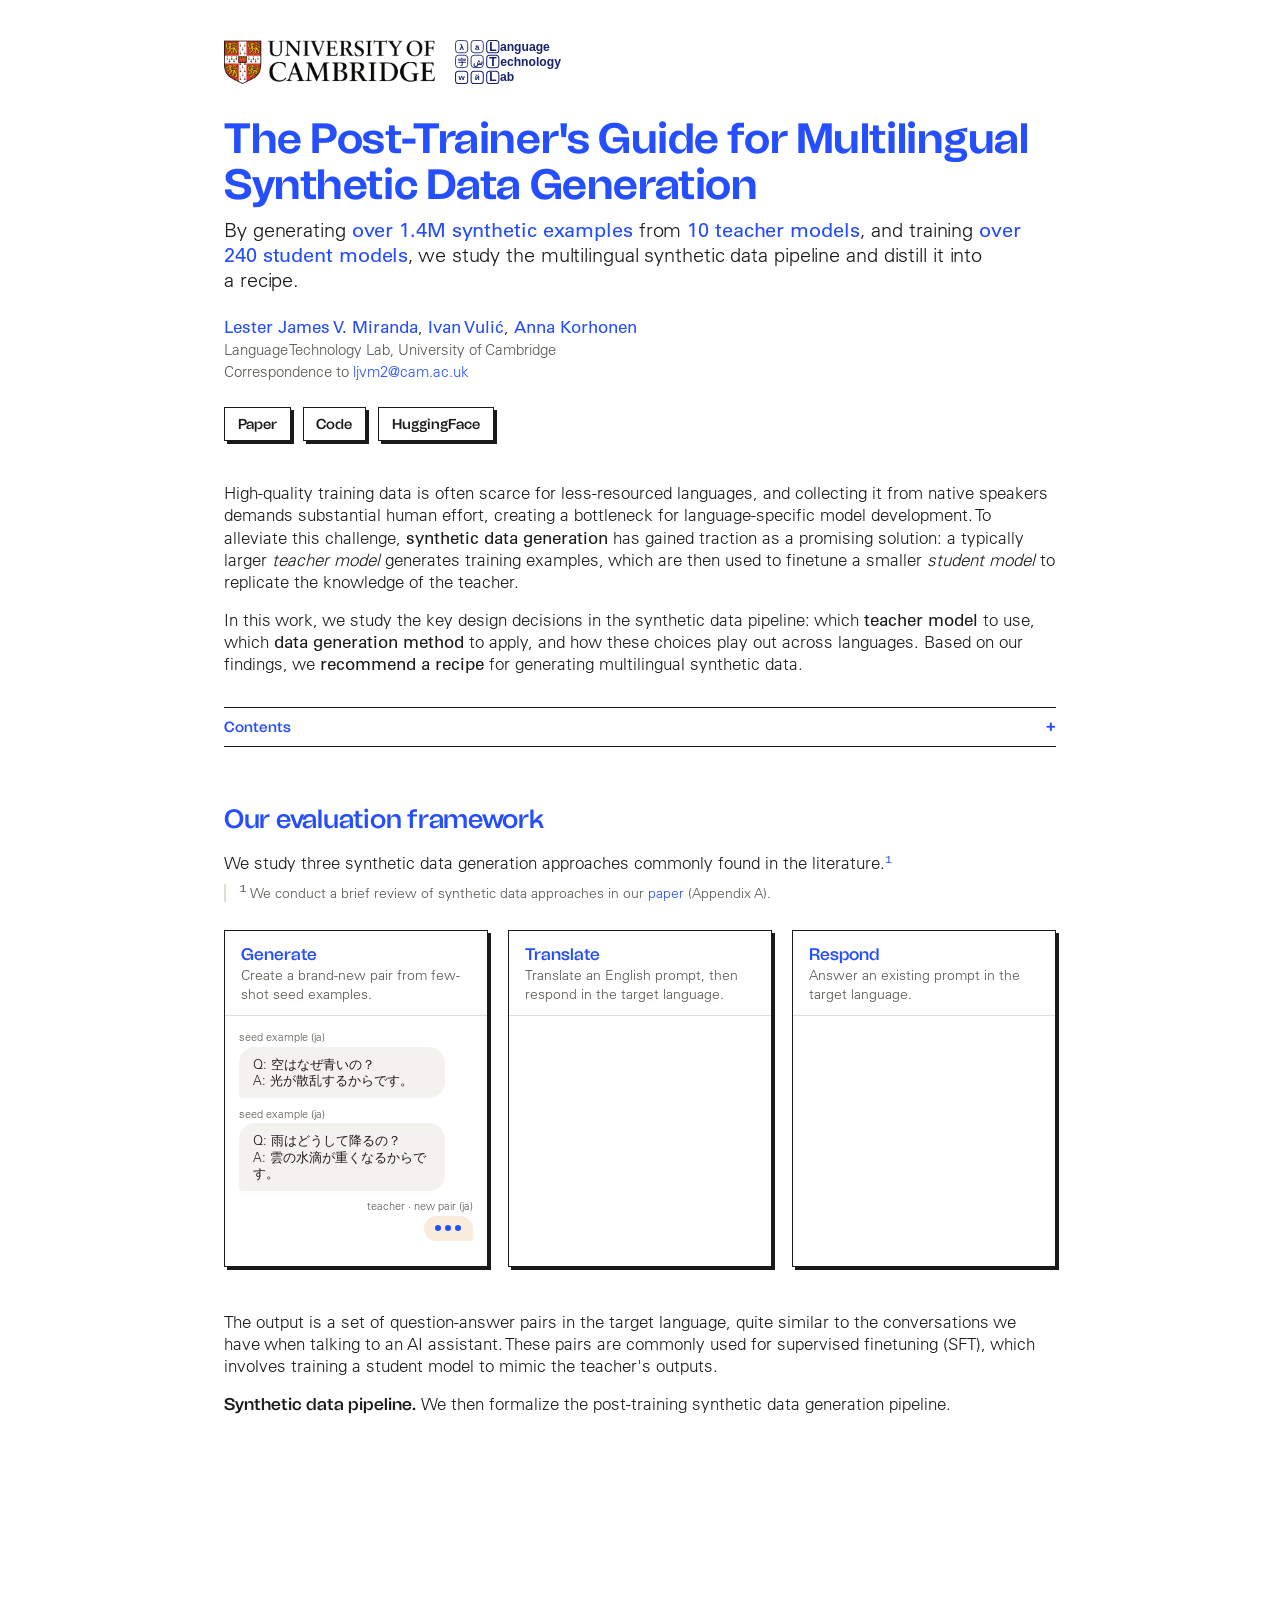
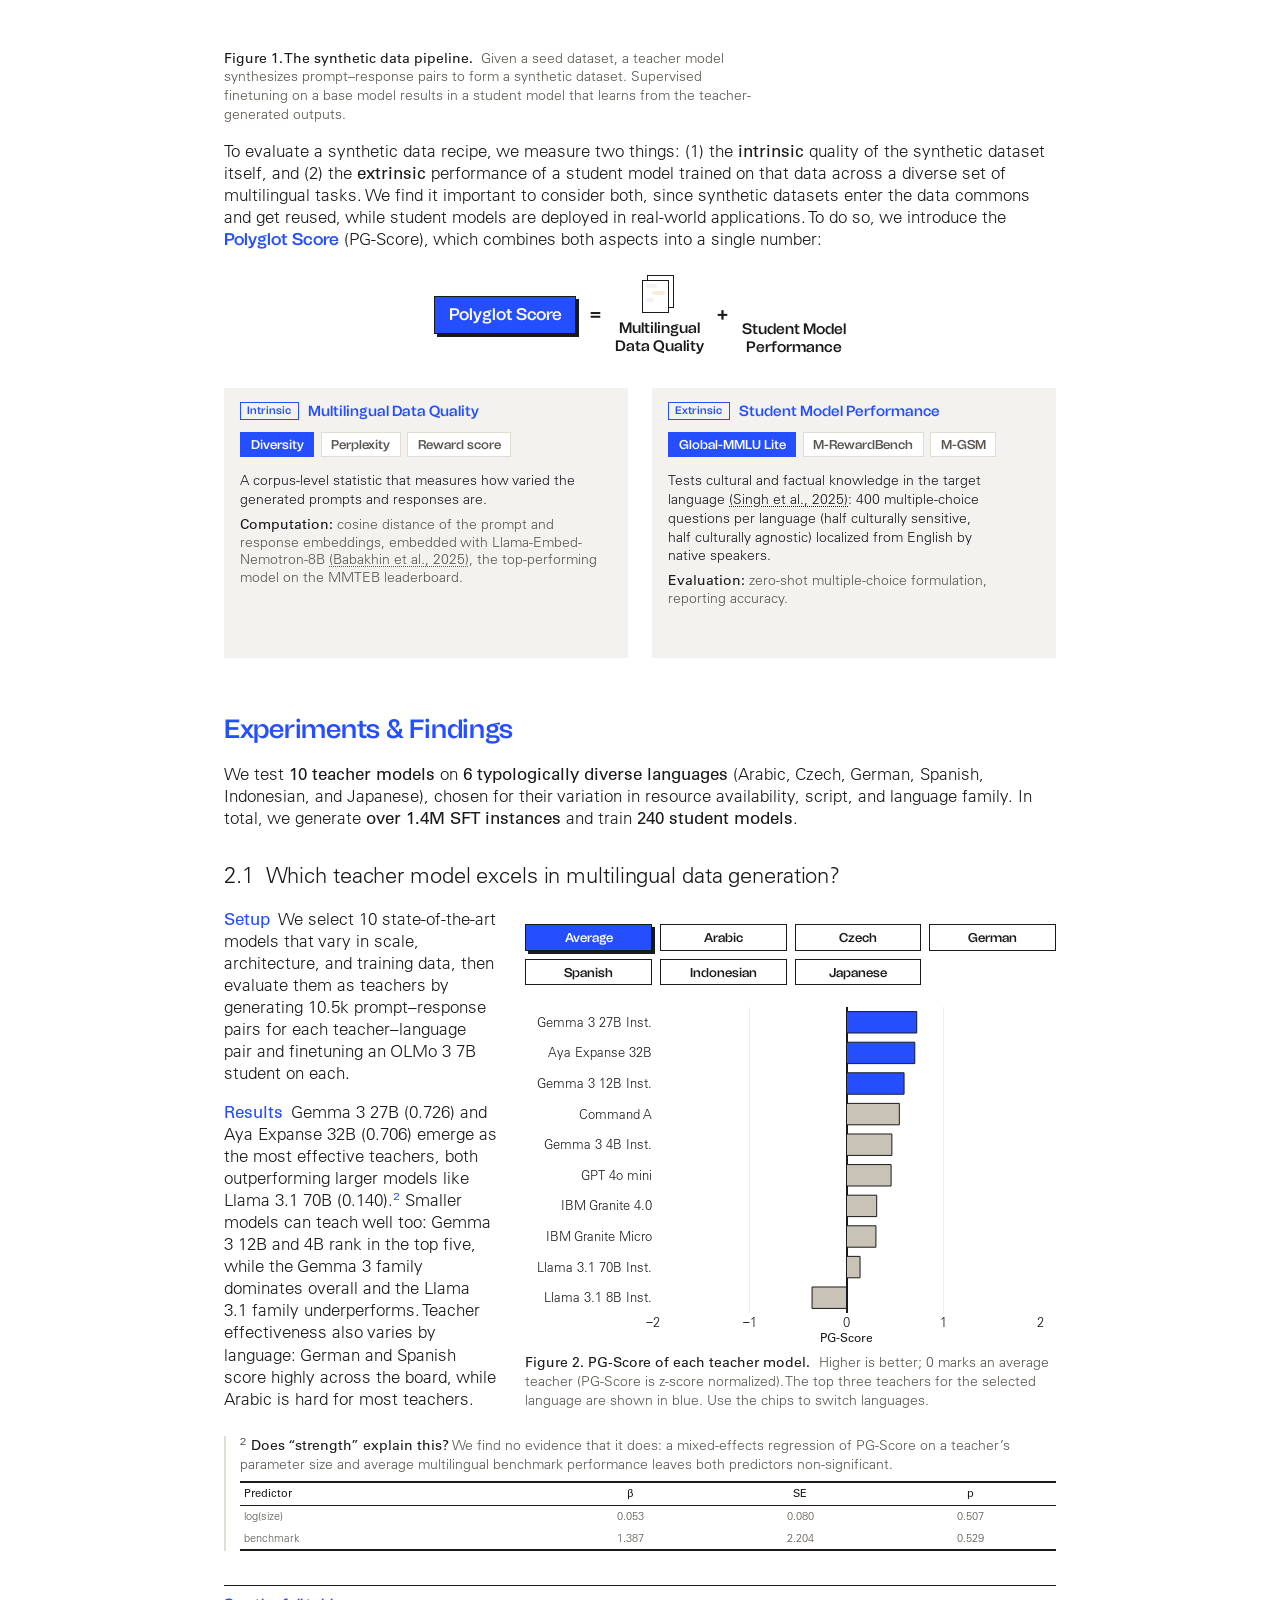
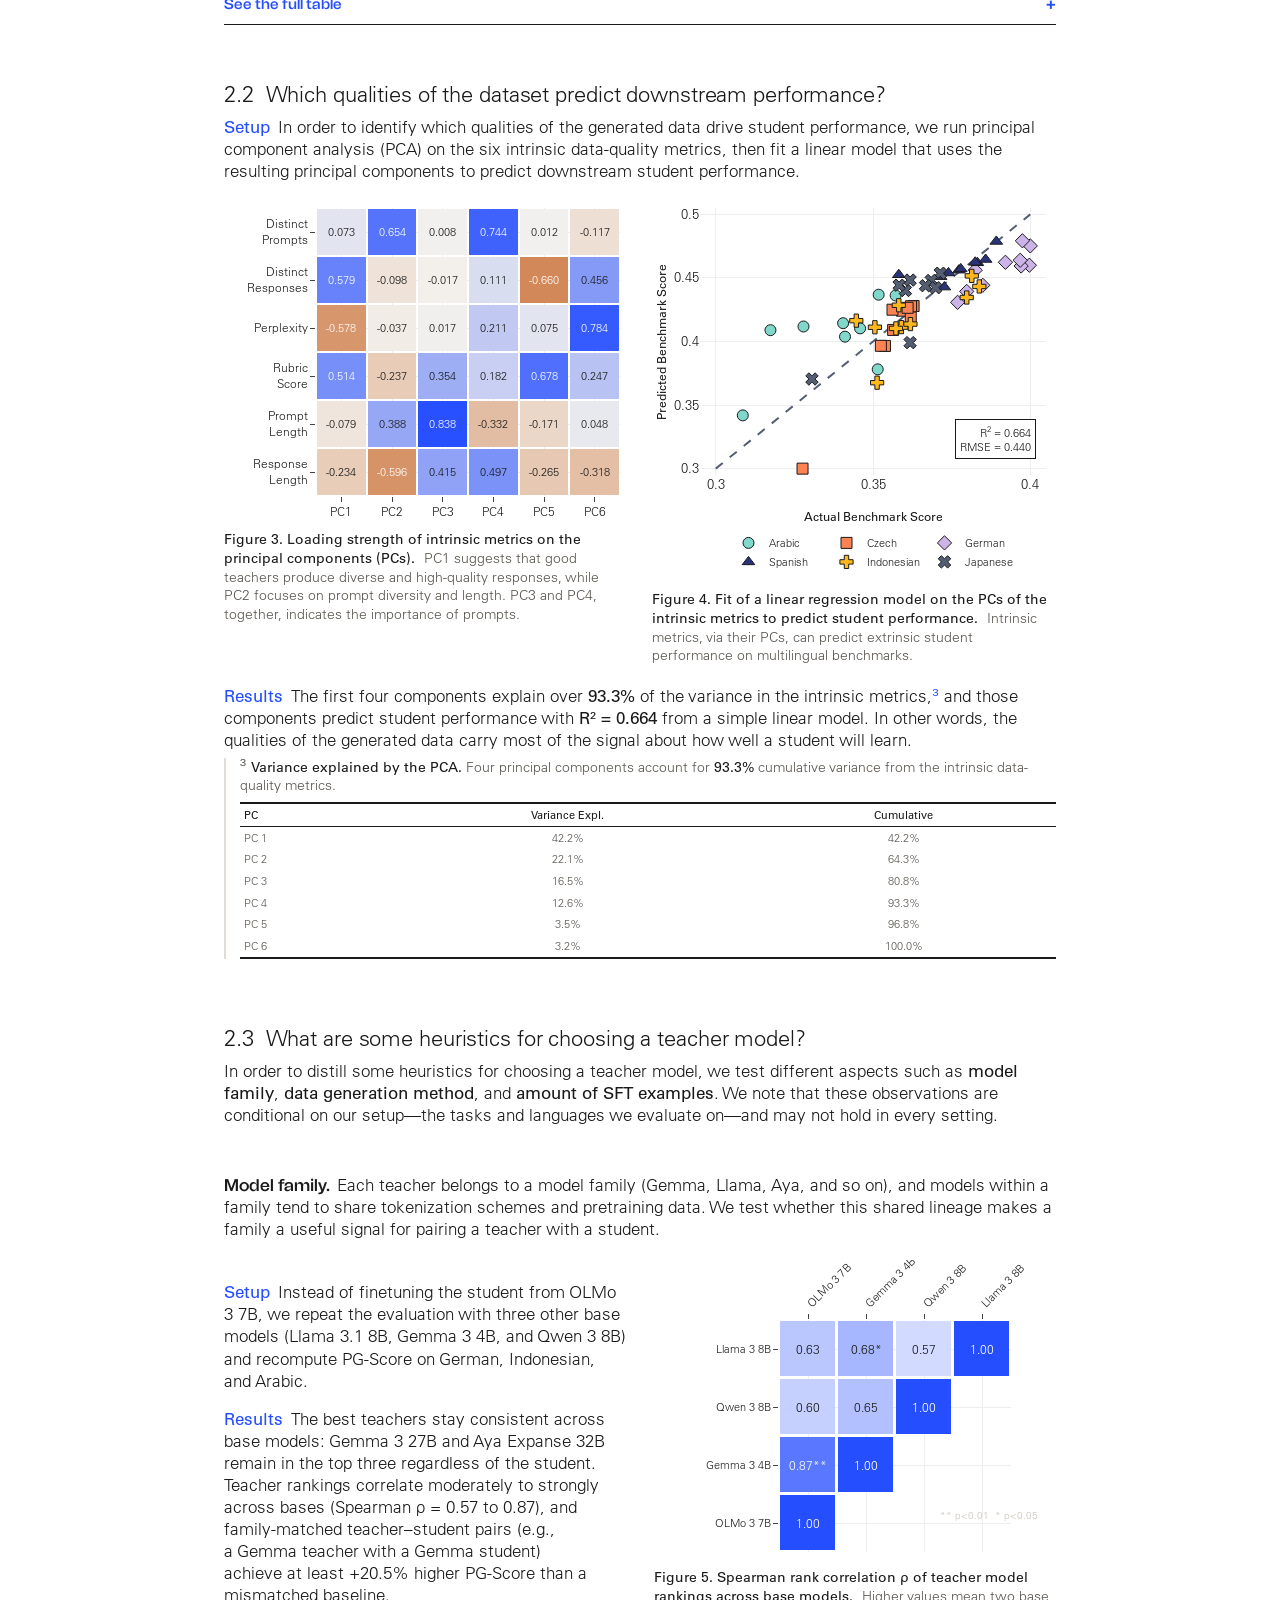
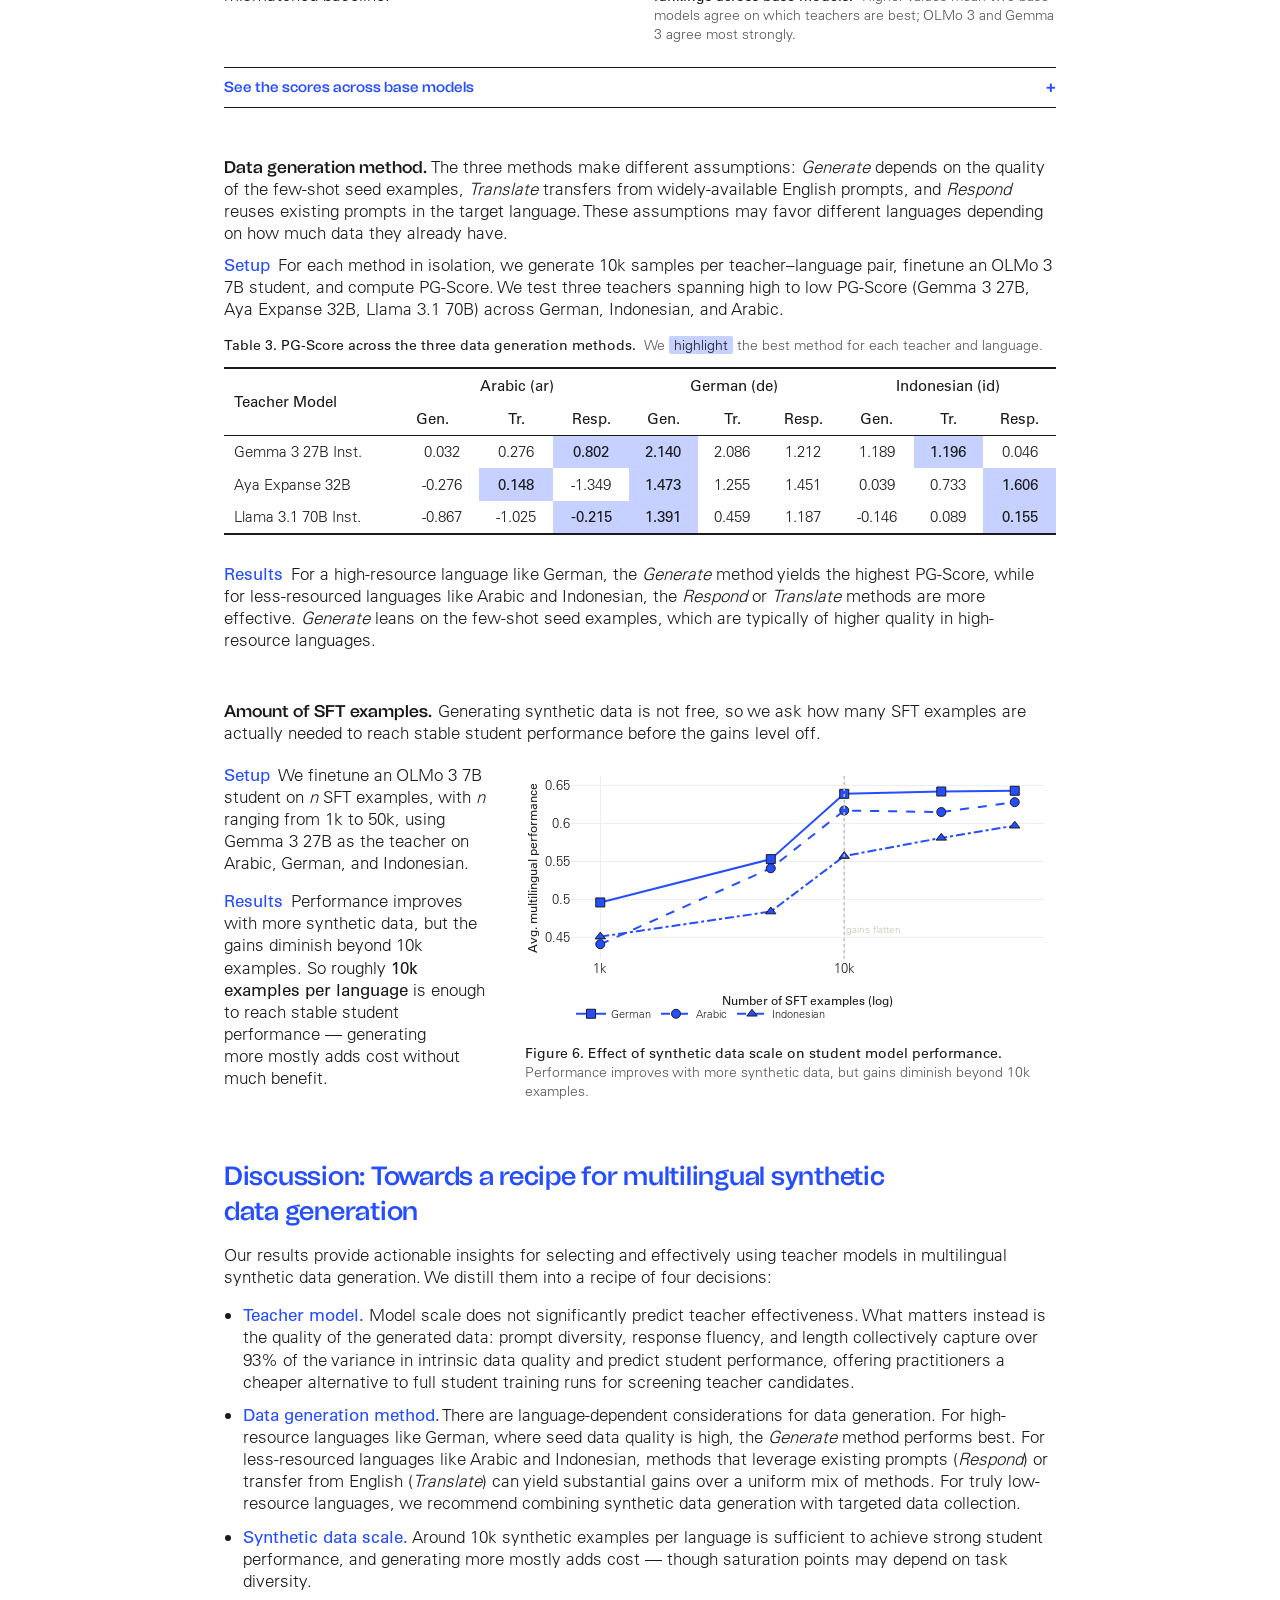
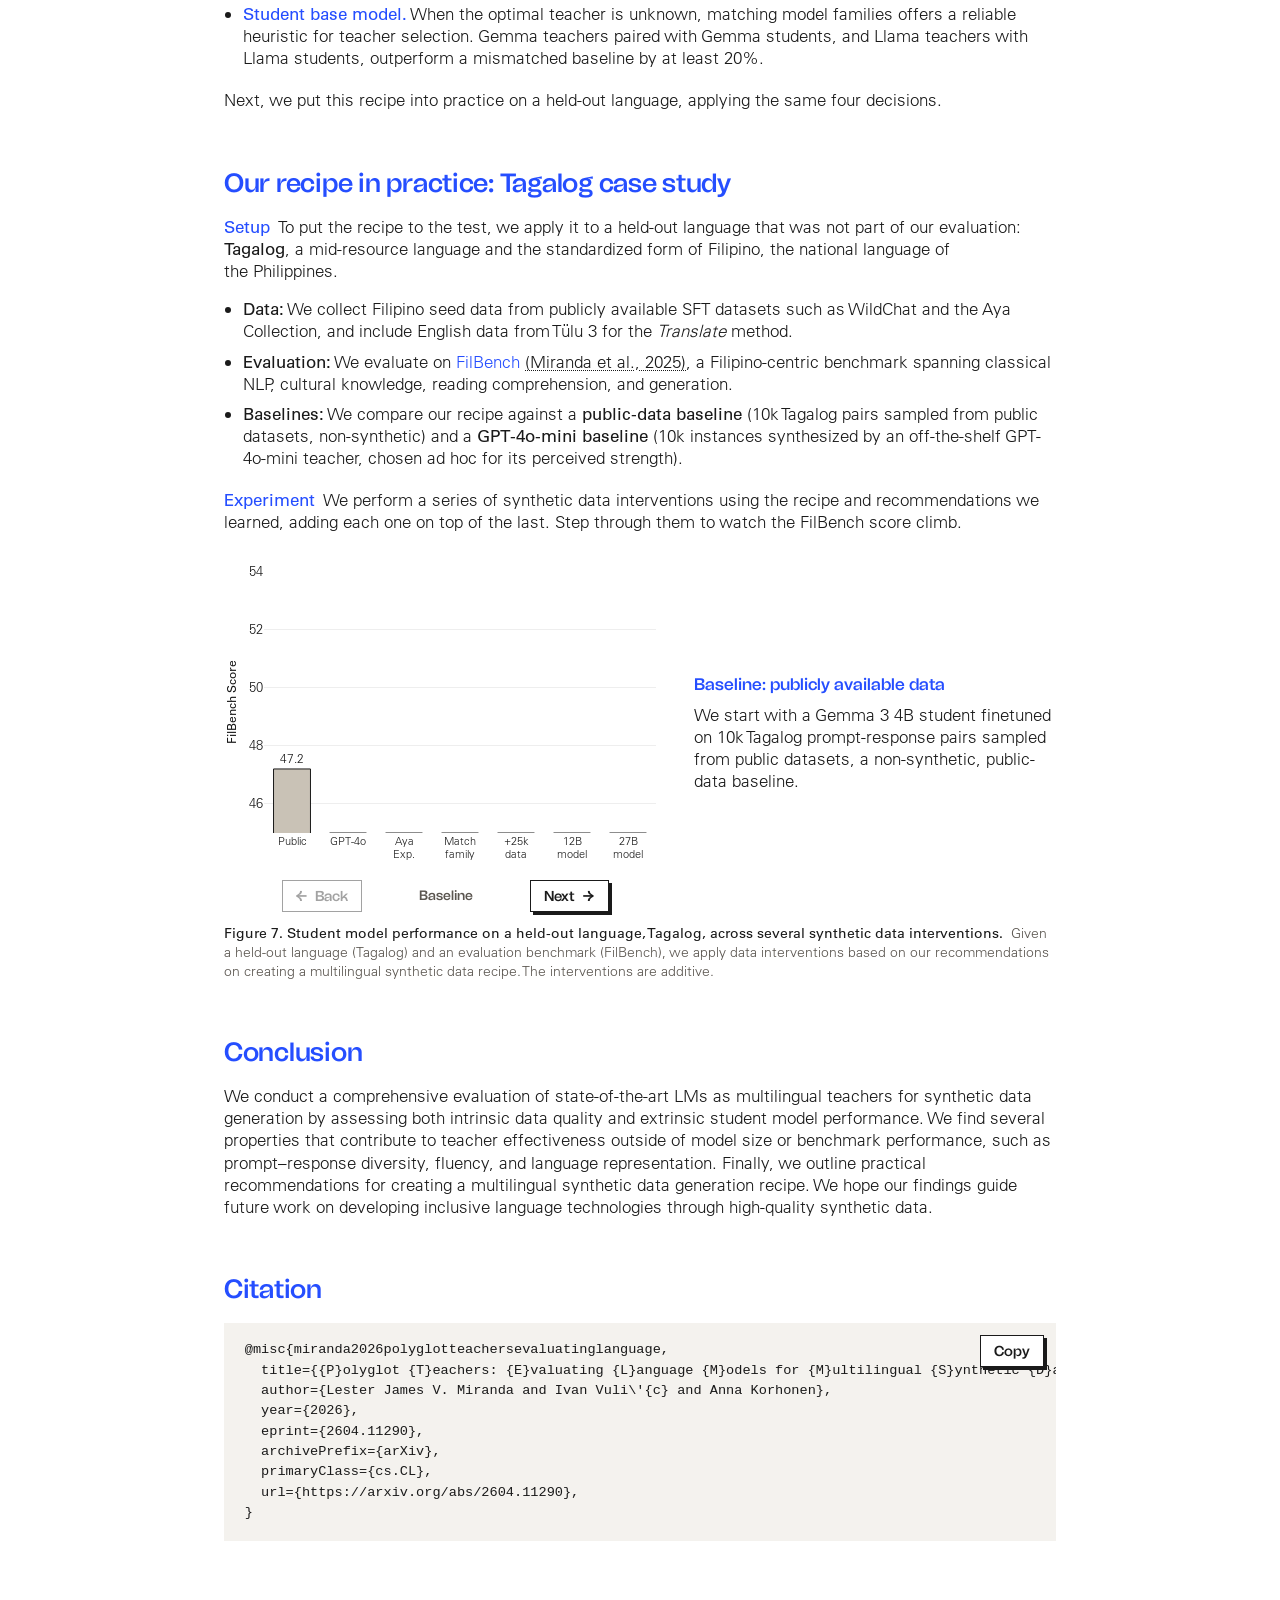
==== commit 060bb891: "Improved writing" ====
--- a/docs/index.html
+++ b/docs/index.html
@@ -424,11 +424,11 @@
     <div class="chart-duo">
       <figure>
         <div class="chart-mount" id="chart-pca-loadings"></div>
-        <figcaption class="caption"><strong>Figure 3. Loading strength of intrinsic metrics on the principal components (PCs).</strong> PC1 suggests that good teachers produce diverse and high-quality responses, while PC2 focuses on prompt diversity and length. PC3 and PC4, together, indicates the importance of prompts on student performance.</figcaption>
+        <figcaption class="caption"><strong>Figure 3. Loading strength of intrinsic metrics on the principal components (PCs).</strong> PC1 suggests that good teachers produce diverse and high-quality responses, while PC2 focuses on prompt diversity and length. PC3 and PC4, together, indicates the importance of prompts.</figcaption>
       </figure>
       <figure>
         <div class="chart-mount" id="chart-pca-scatter"></div>
-        <figcaption class="caption"><strong>Figure 4. Fit of a linear regression model on the PCs of the intrinsic metrics to predict student performance.</strong> Intrinsic metrics, via their PCs, can predict extrinsic student performance (R&sup2; = 0.664 and RMSE = 0.440) on multilingual benchmarks.</figcaption>
+        <figcaption class="caption"><strong>Figure 4. Fit of a linear regression model on the PCs of the intrinsic metrics to predict student performance.</strong> Intrinsic metrics, via their PCs, can predict extrinsic student performance on multilingual benchmarks.</figcaption>
       </figure>
     </div>
     <p>
@@ -501,7 +501,7 @@
     <p><span class="section-label">Setup</span>For each method in isolation, we generate 10k samples per teacher&ndash;language pair, finetune an OLMo 3 7B student, and compute PG-Score. We test three teachers spanning high to low PG-Score (Gemma 3 27B, Aya Expanse 32B, Llama 3.1 70B) across German, Indonesian, and Arabic.</p>
     <div class="table-scroll">
       <table class="chia">
-        <caption><strong>Table 3. PG-Score across the three data generation methods.</strong> For each teacher and language, the best method is <span class="hl-key hl-1">highlighted</span>.</caption>
+        <caption><strong>Table 3. PG-Score across the three data generation methods.</strong> We <span class="hl-key hl-1">highlight</span> the best method for each teacher and language.</caption>
         <thead>
           <tr><th rowspan="2" style="text-align:left">Teacher Model</th><th colspan="3">Arabic (ar)</th><th colspan="3">German (de)</th><th colspan="3">Indonesian (id)</th></tr>
           <tr><th>Gen.</th><th>Tr.</th><th>Resp.</th><th>Gen.</th><th>Tr.</th><th>Resp.</th><th>Gen.</th><th>Tr.</th><th>Resp.</th></tr>
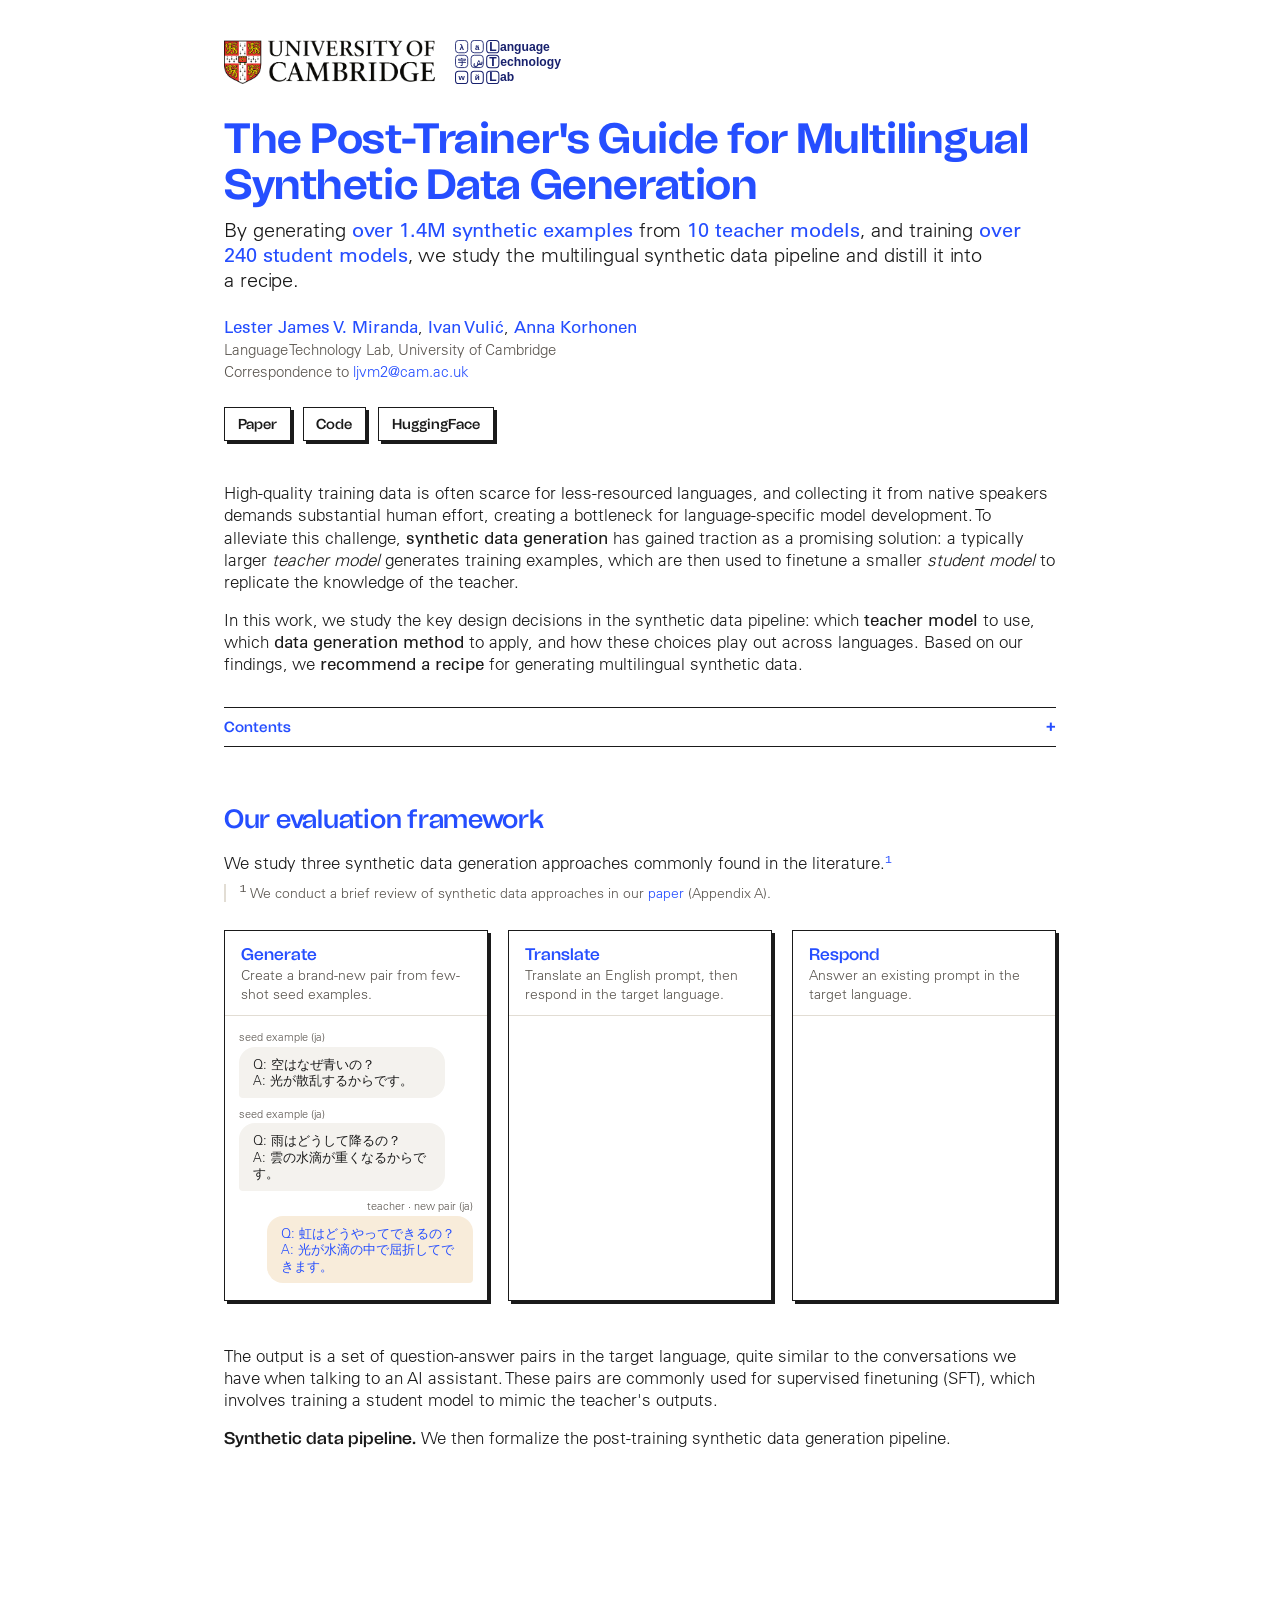
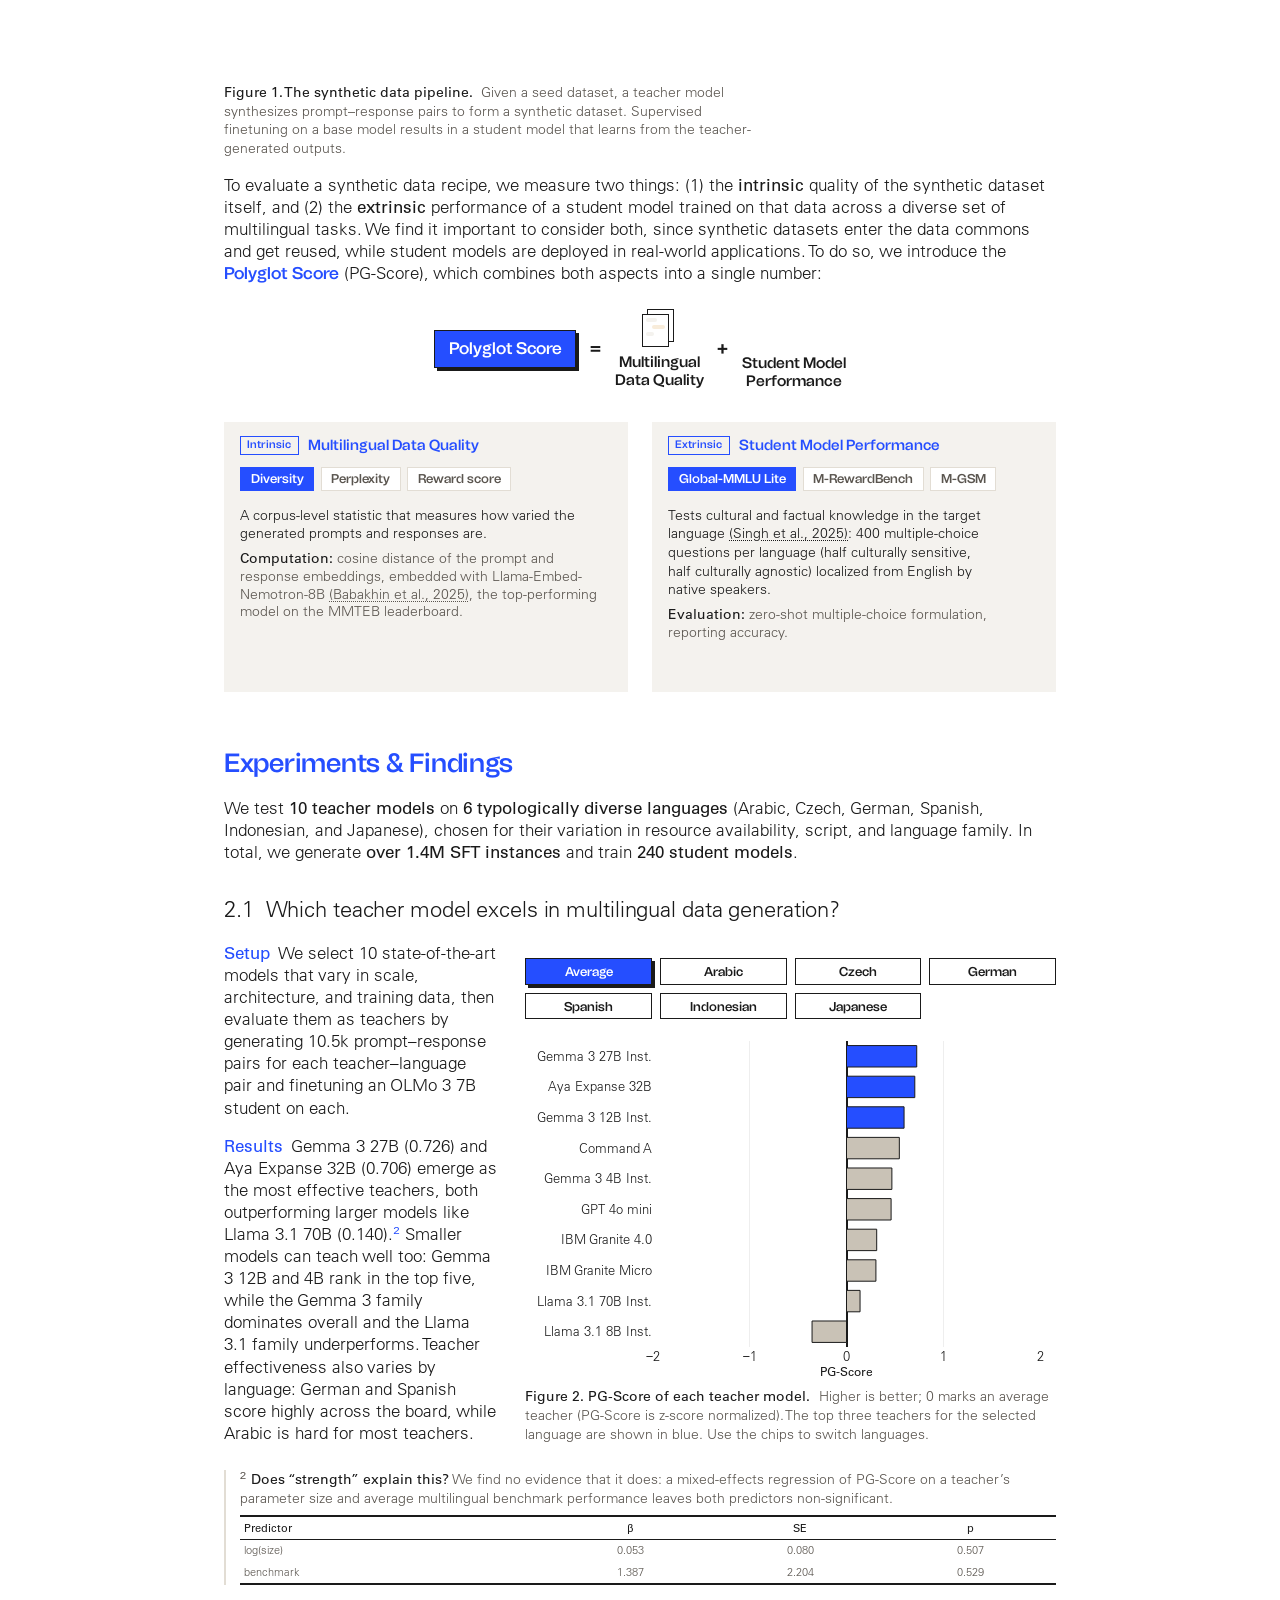
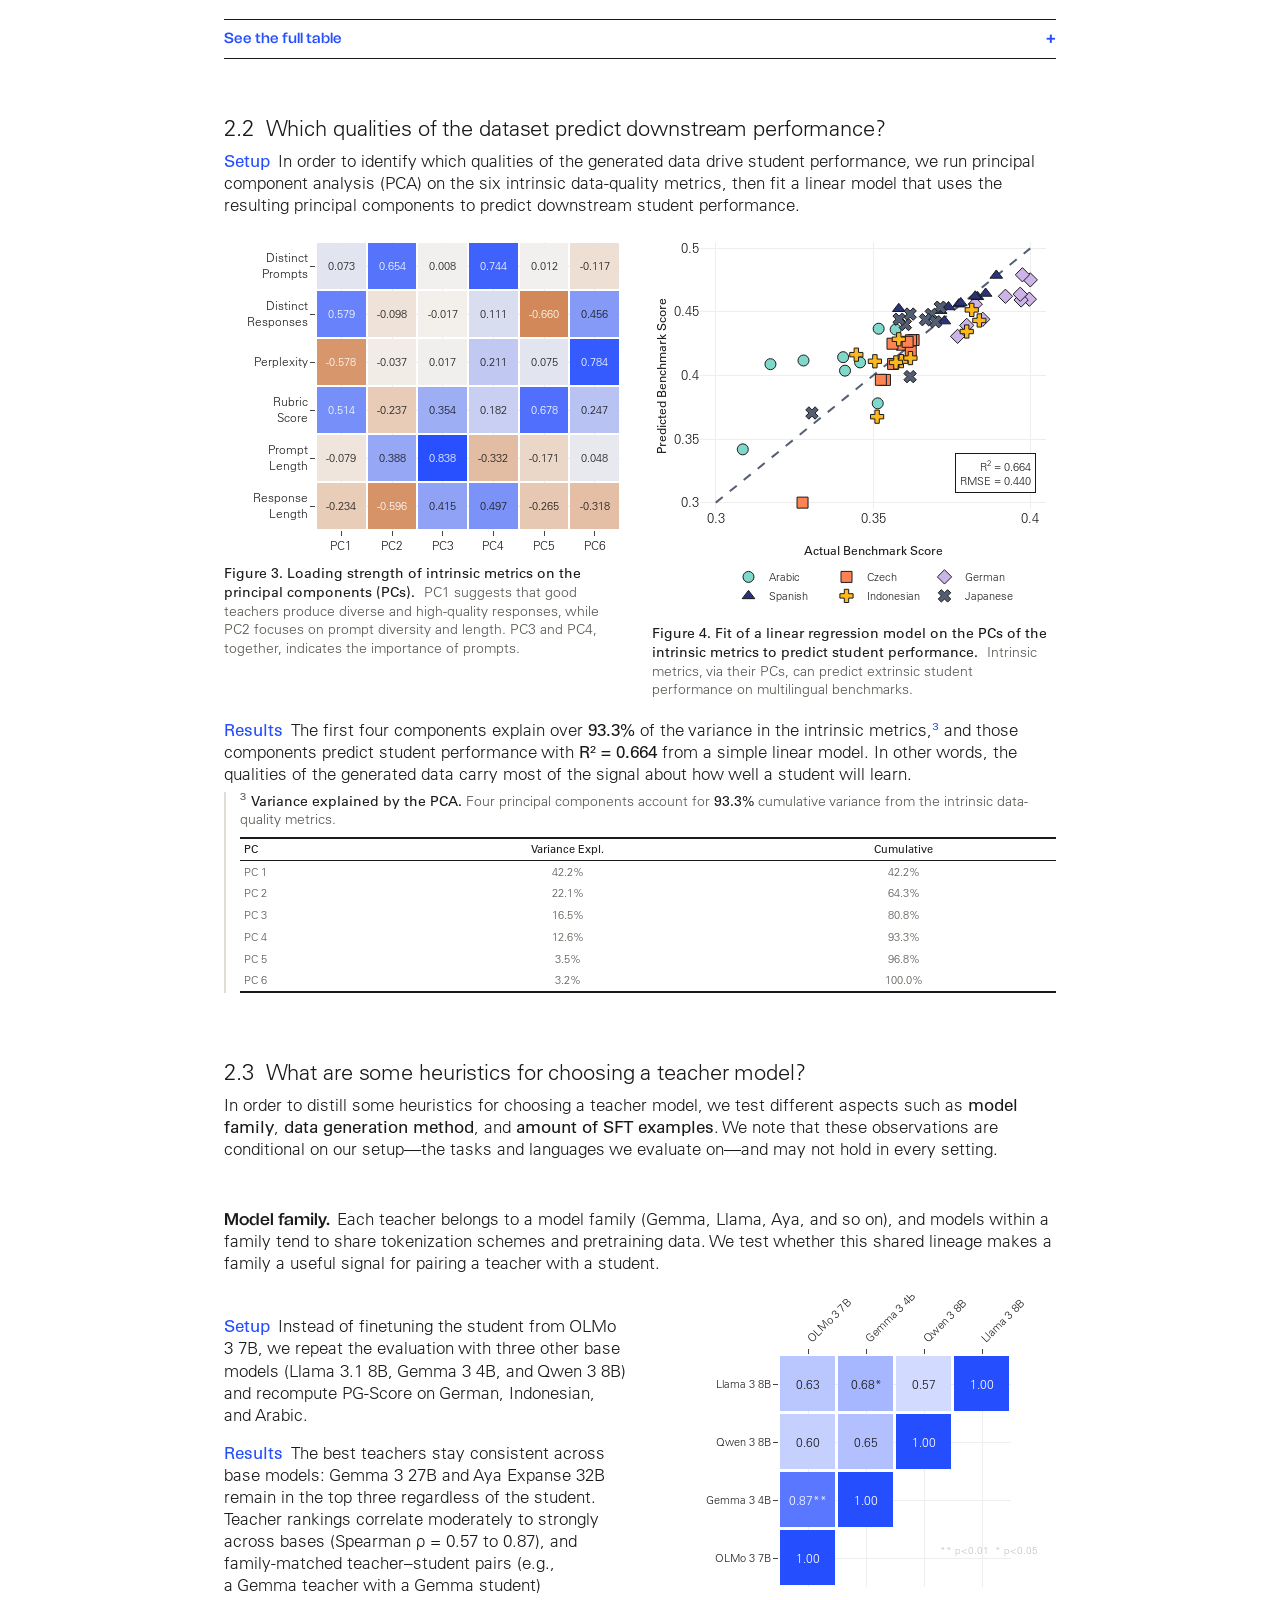
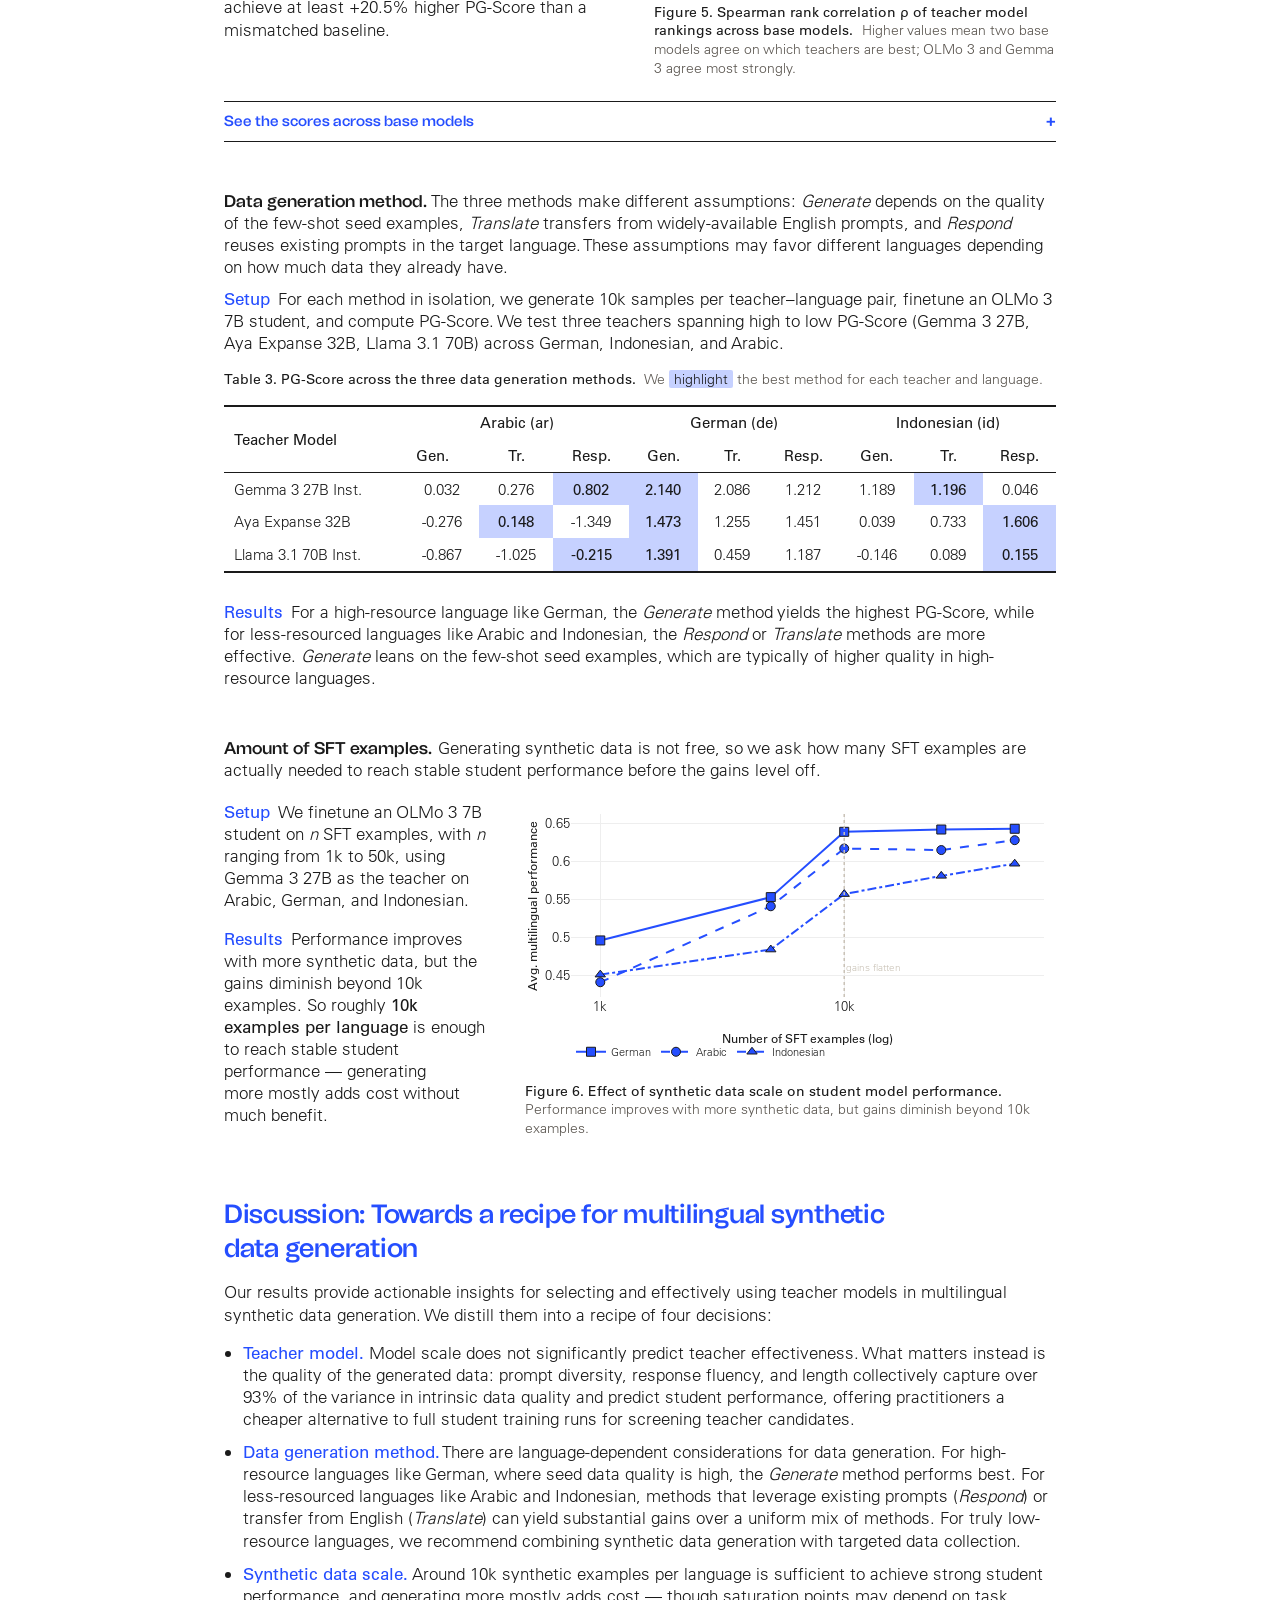
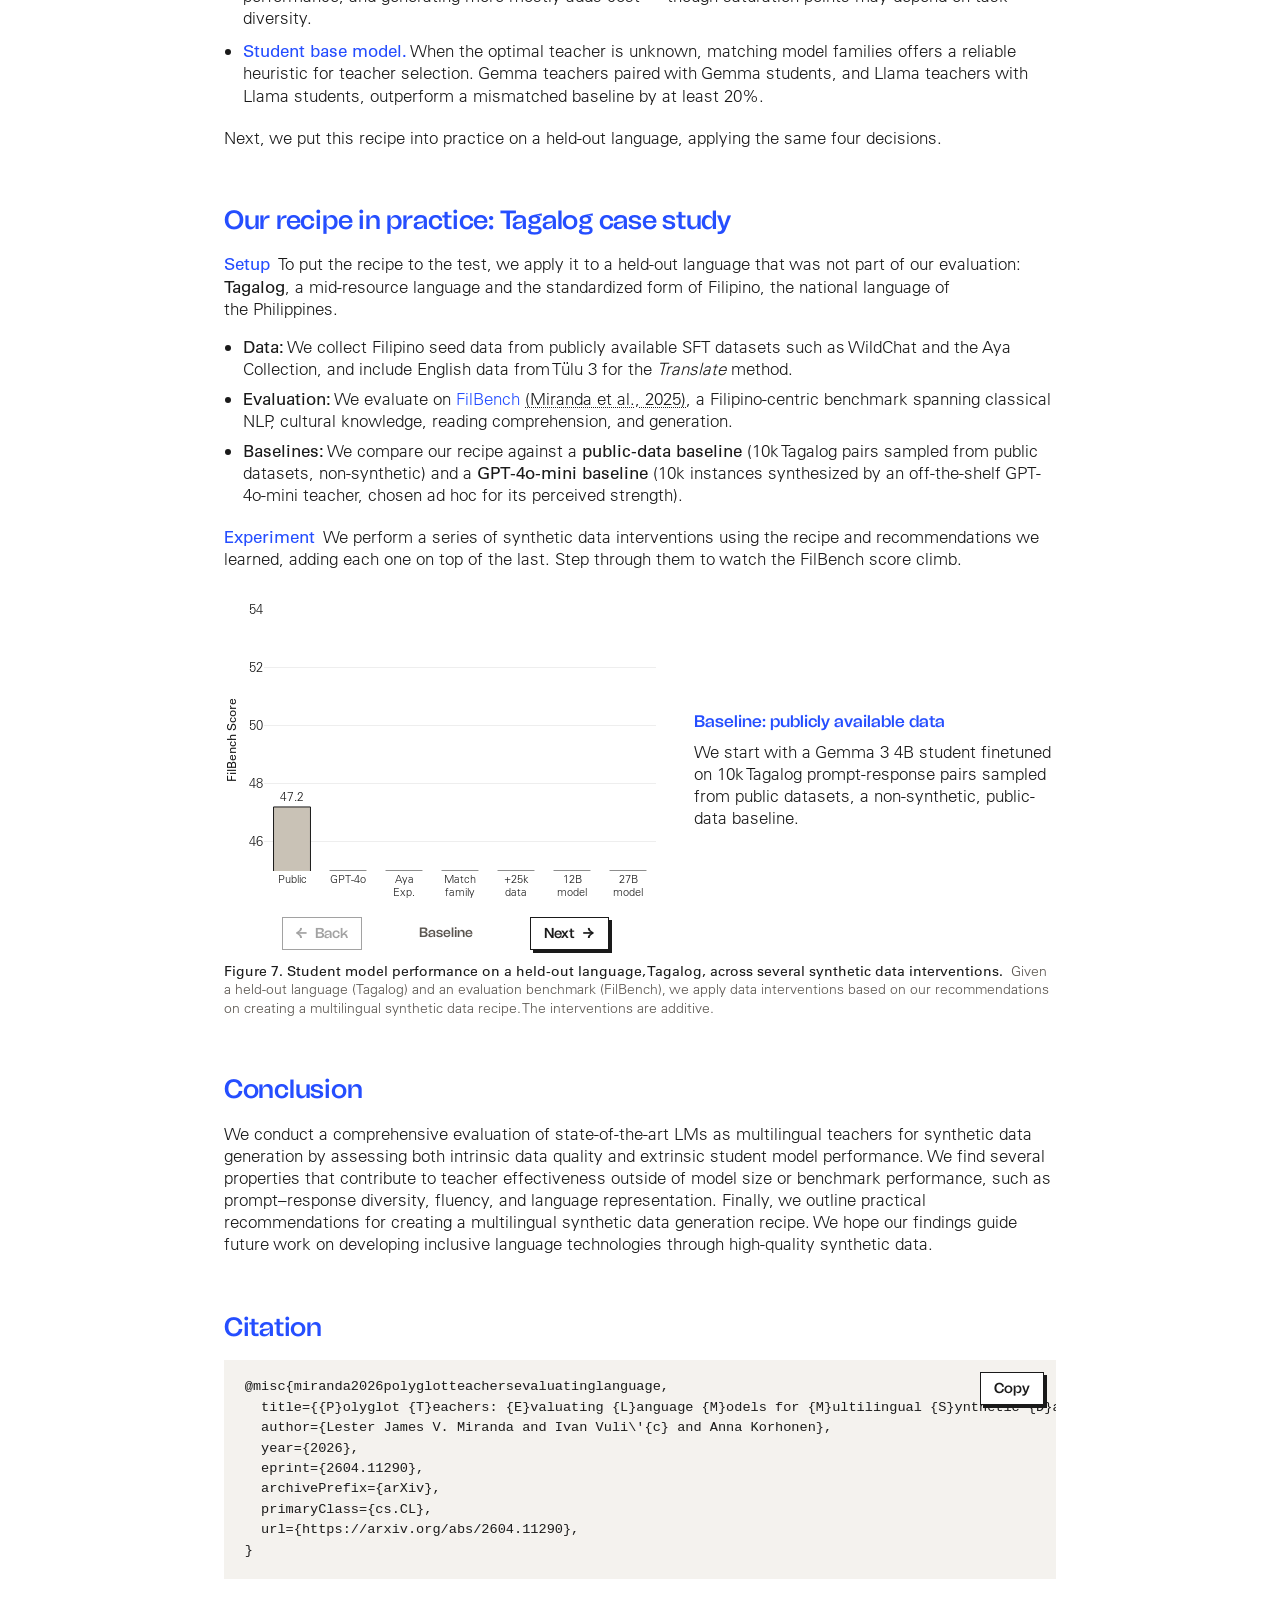
==== commit 0b09c9bd: "Fix weird table captions not changing size when resizing screen" ====
--- a/docs/index.html
+++ b/docs/index.html
@@ -392,9 +392,9 @@
 
     <details class="data-details">
       <summary>See the full table</summary>
+      <p class="caption"><strong>Table 1. Top models with the highest PG-Score (average across six languages).</strong> We evaluate teacher models with varying size and model family on 6 typologically diverse languages. The best model is in <strong>bold</strong> and the second-best is <u>underlined</u>.</p>
       <div class="table-scroll">
         <table class="chia">
-          <caption><strong>Table 1. Top models with the highest PG-Score (average across six languages).</strong> We evaluate teacher models with varying size and model family on 6 typologically diverse languages. The best model is in <strong>bold</strong> and the second-best is <u>underlined</u>.</caption>
           <thead>
             <tr>
               <th style="text-align:left">Teacher Model</th>
@@ -472,9 +472,9 @@
     </div>
     <details class="data-details">
       <summary>See the scores across base models</summary>
+      <p class="caption"><strong>Table 2. Average PG-Score of each teacher across four student base models.</strong> For each base model, the <span class="hl-key hl-1">best</span>, <span class="hl-key hl-2">second</span>, and <span class="hl-key hl-3">third</span> best teachers are highlighted.</p>
       <div class="table-scroll">
         <table class="chia">
-          <caption><strong>Table 2. Average PG-Score of each teacher across four student base models.</strong> For each base model, the <span class="hl-key hl-1">best</span>, <span class="hl-key hl-2">second</span>, and <span class="hl-key hl-3">third</span> best teachers are highlighted.</caption>
           <thead>
             <tr><th style="text-align:left">Teacher Model</th><th>OLMo 3 7B</th><th>Gemma 3 4B</th><th>Qwen 3 8B</th><th>Llama 3 8B</th></tr>
           </thead>
@@ -499,9 +499,9 @@
       The three methods make different assumptions: <em>Generate</em> depends on the quality of the few-shot seed examples, <em>Translate</em> transfers from widely-available English prompts, and <em>Respond</em> reuses existing prompts in the target language. These assumptions may favor different languages depending on how much data they already have.
     </p>
     <p><span class="section-label">Setup</span>For each method in isolation, we generate 10k samples per teacher&ndash;language pair, finetune an OLMo 3 7B student, and compute PG-Score. We test three teachers spanning high to low PG-Score (Gemma 3 27B, Aya Expanse 32B, Llama 3.1 70B) across German, Indonesian, and Arabic.</p>
+    <p class="caption"><strong>Table 3. PG-Score across the three data generation methods.</strong> We <span class="hl-key hl-1">highlight</span> the best method for each teacher and language.</p>
     <div class="table-scroll">
       <table class="chia">
-        <caption><strong>Table 3. PG-Score across the three data generation methods.</strong> We <span class="hl-key hl-1">highlight</span> the best method for each teacher and language.</caption>
         <thead>
           <tr><th rowspan="2" style="text-align:left">Teacher Model</th><th colspan="3">Arabic (ar)</th><th colspan="3">German (de)</th><th colspan="3">Indonesian (id)</th></tr>
           <tr><th>Gen.</th><th>Tr.</th><th>Resp.</th><th>Gen.</th><th>Tr.</th><th>Resp.</th><th>Gen.</th><th>Tr.</th><th>Resp.</th></tr>
--- a/docs/css/style.css
+++ b/docs/css/style.css
@@ -730,7 +730,7 @@
 .toc a { color: var(--ink); border-bottom: none; }
 .toc a:hover { color: var(--blue); }
 
-.table-scroll { overflow-x: auto; -webkit-overflow-scrolling: touch; margin-bottom: 1.75rem; }
+.table-scroll { overflow-x: auto; -webkit-overflow-scrolling: touch; margin: 0.5rem 0 1.75rem; }
 /* highlight a single column (chia ships tr.is-highlight; this is cell-level) */
 table.chia td.is-highlight { color: var(--blue); font-weight: 500; }
 
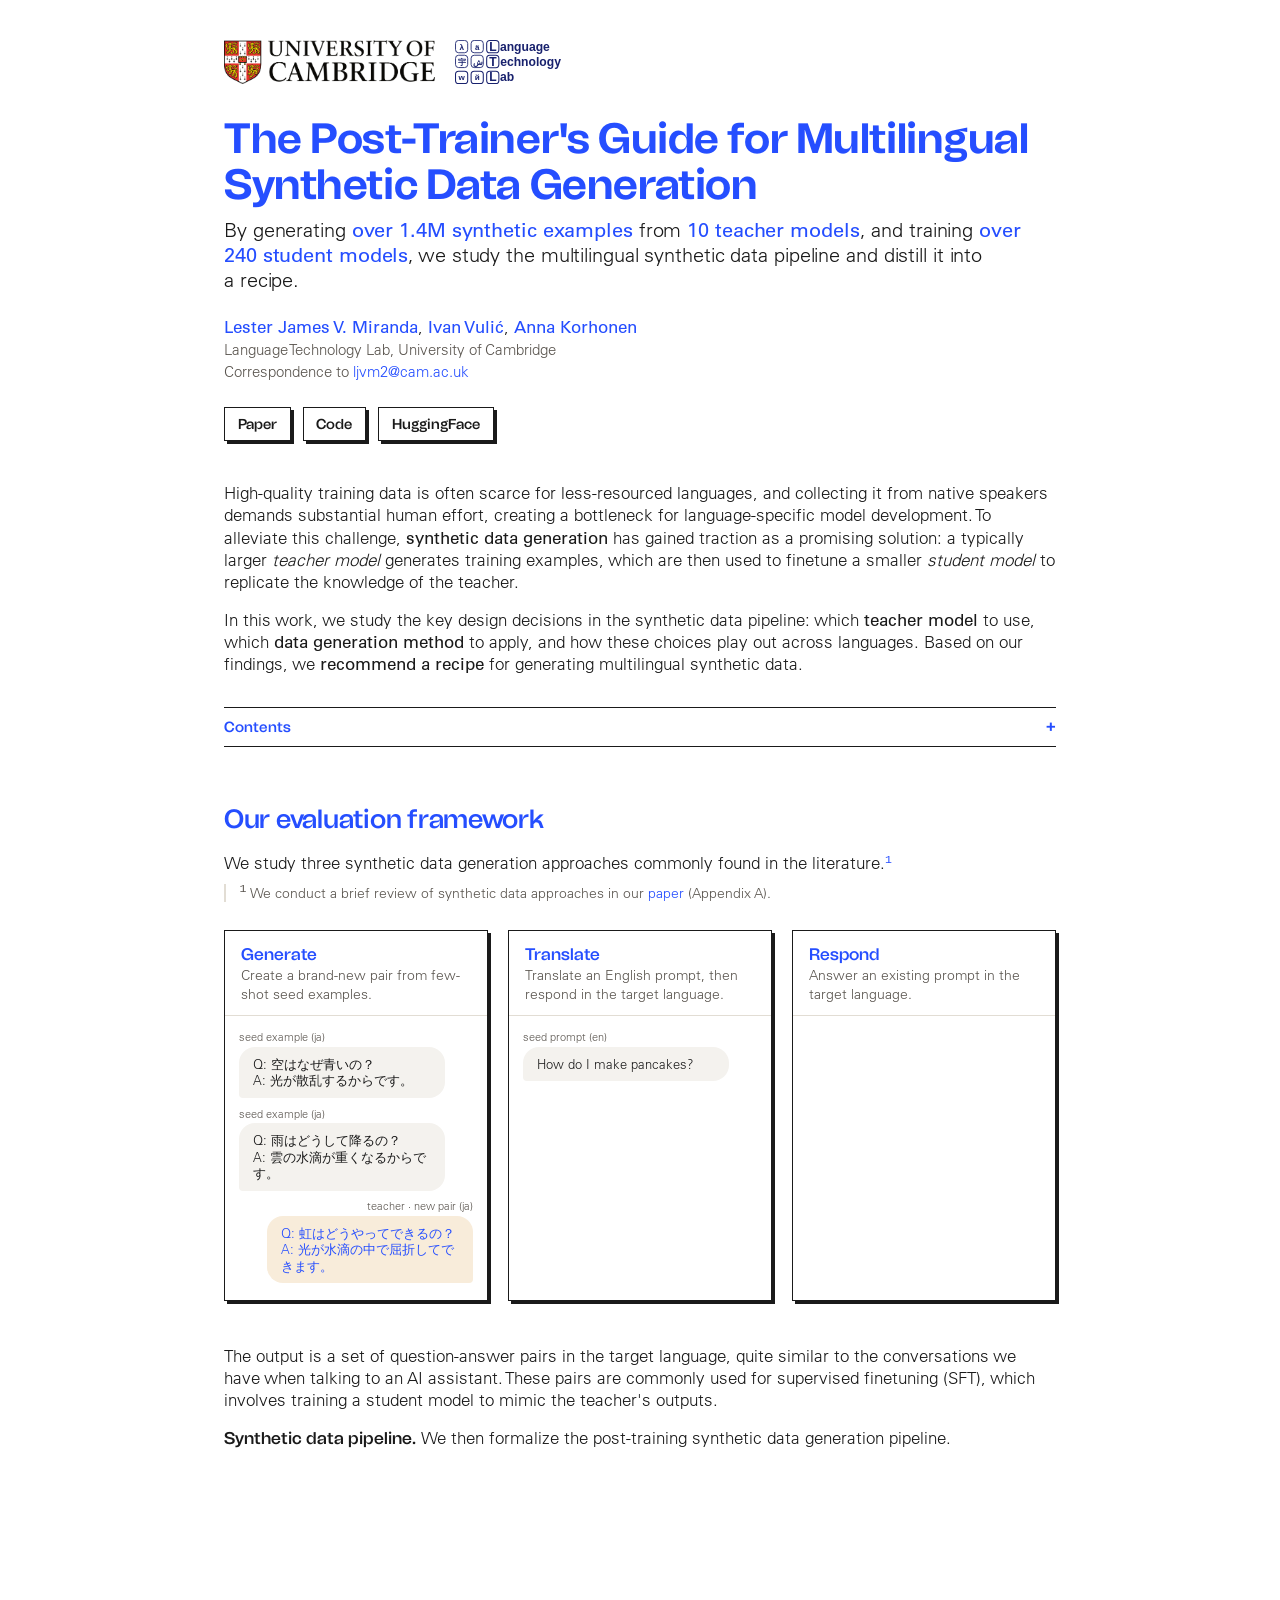
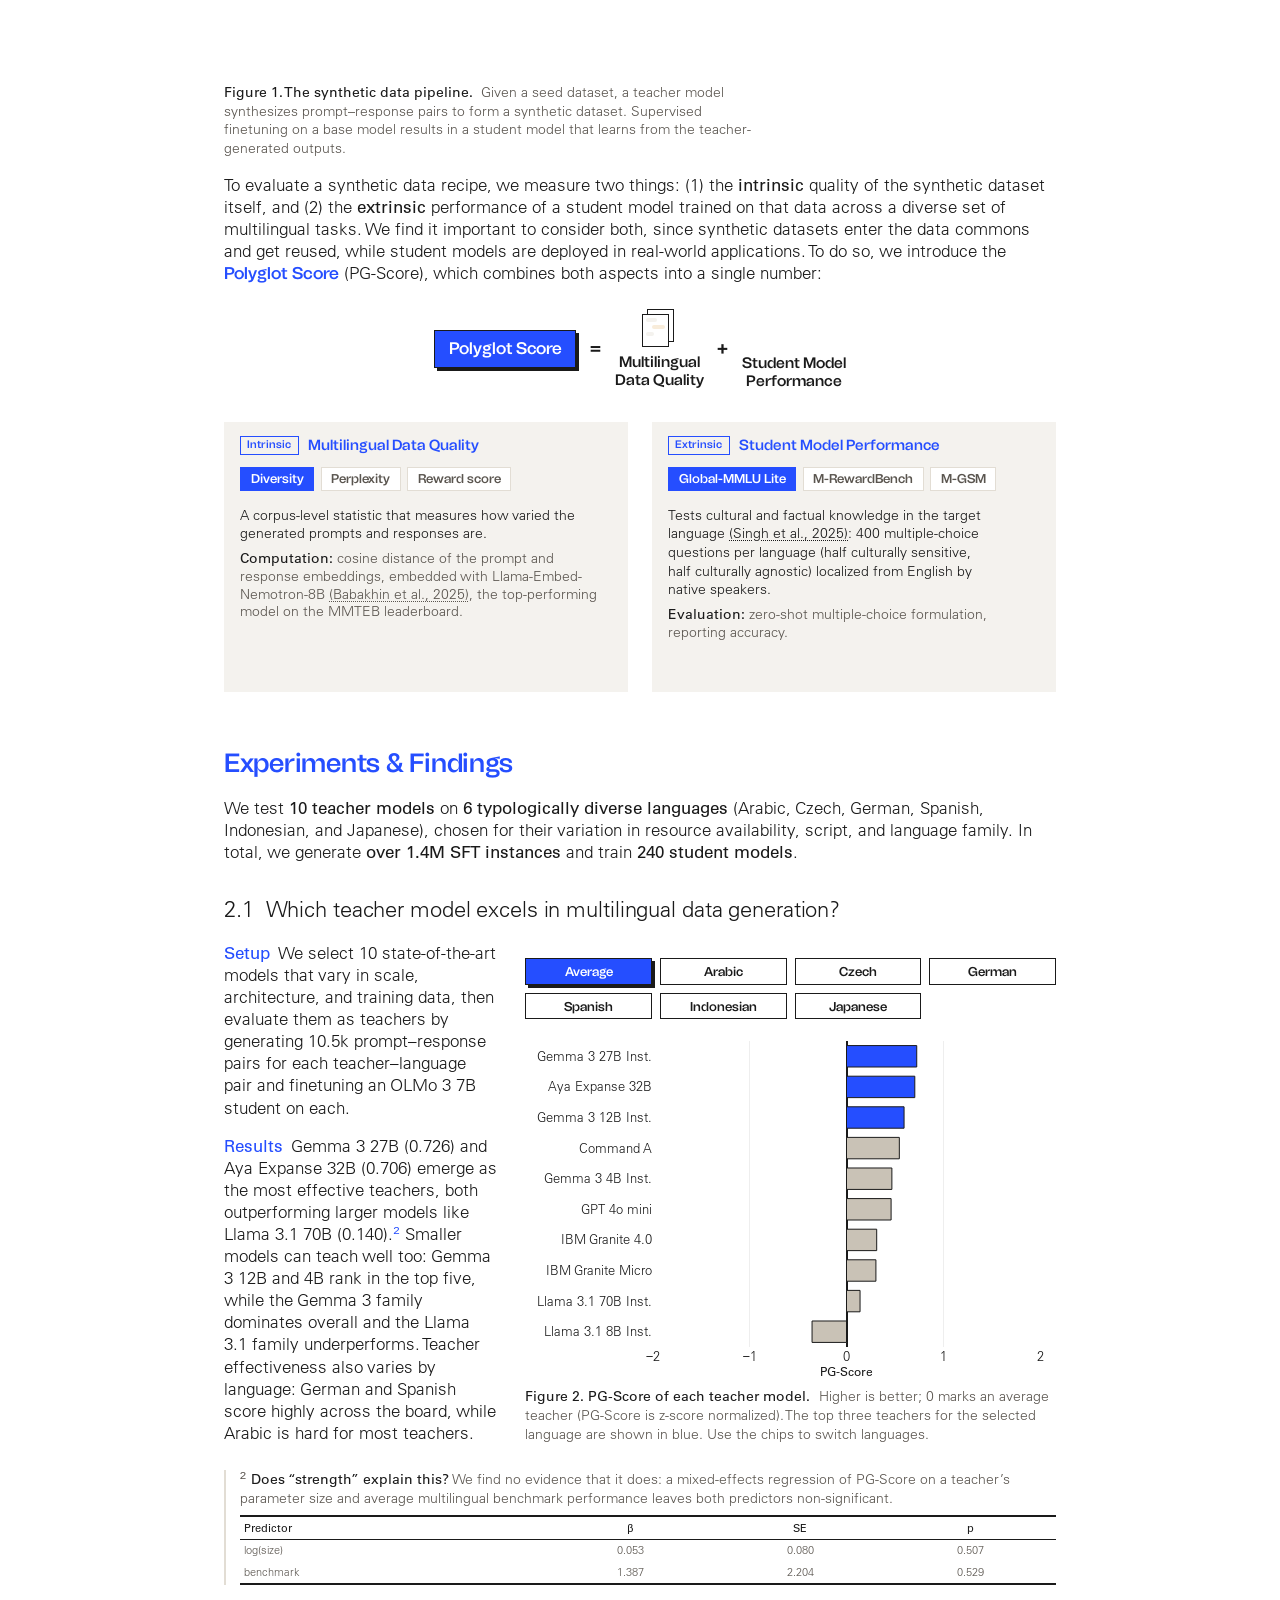
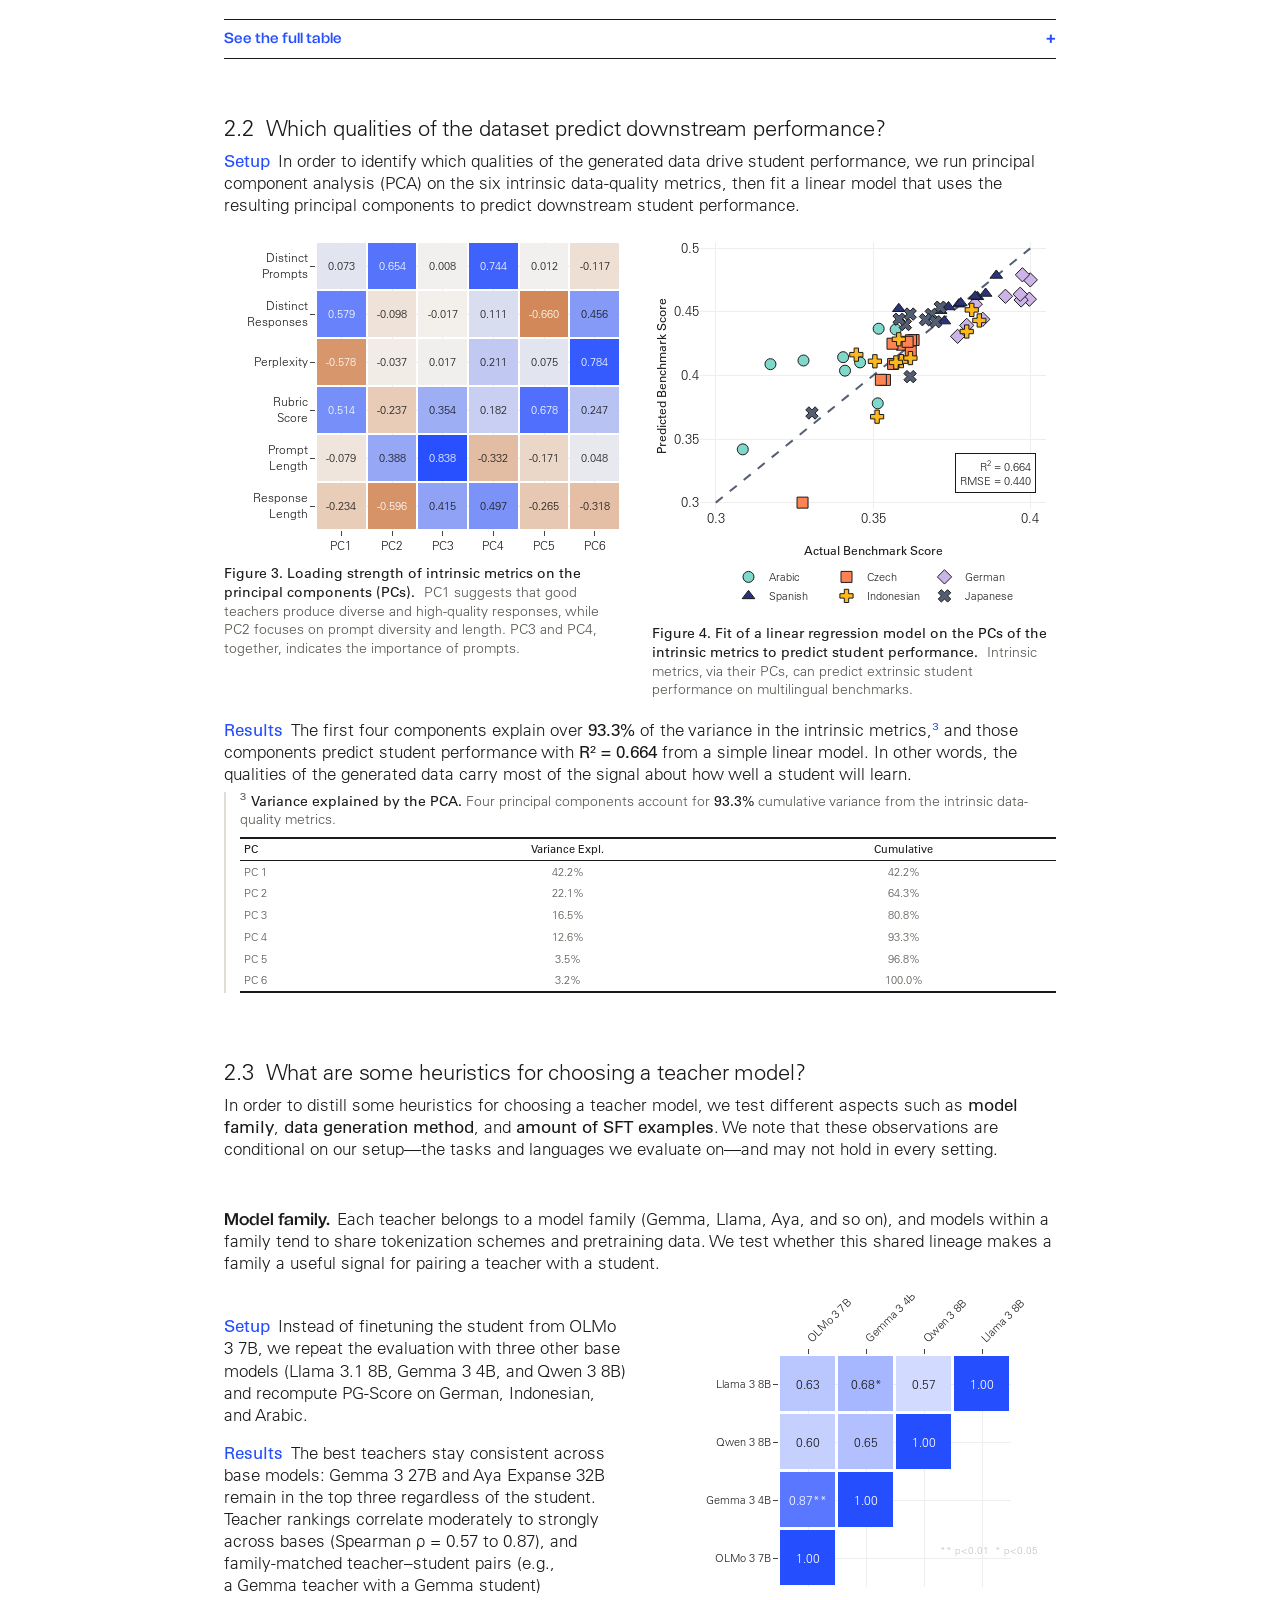
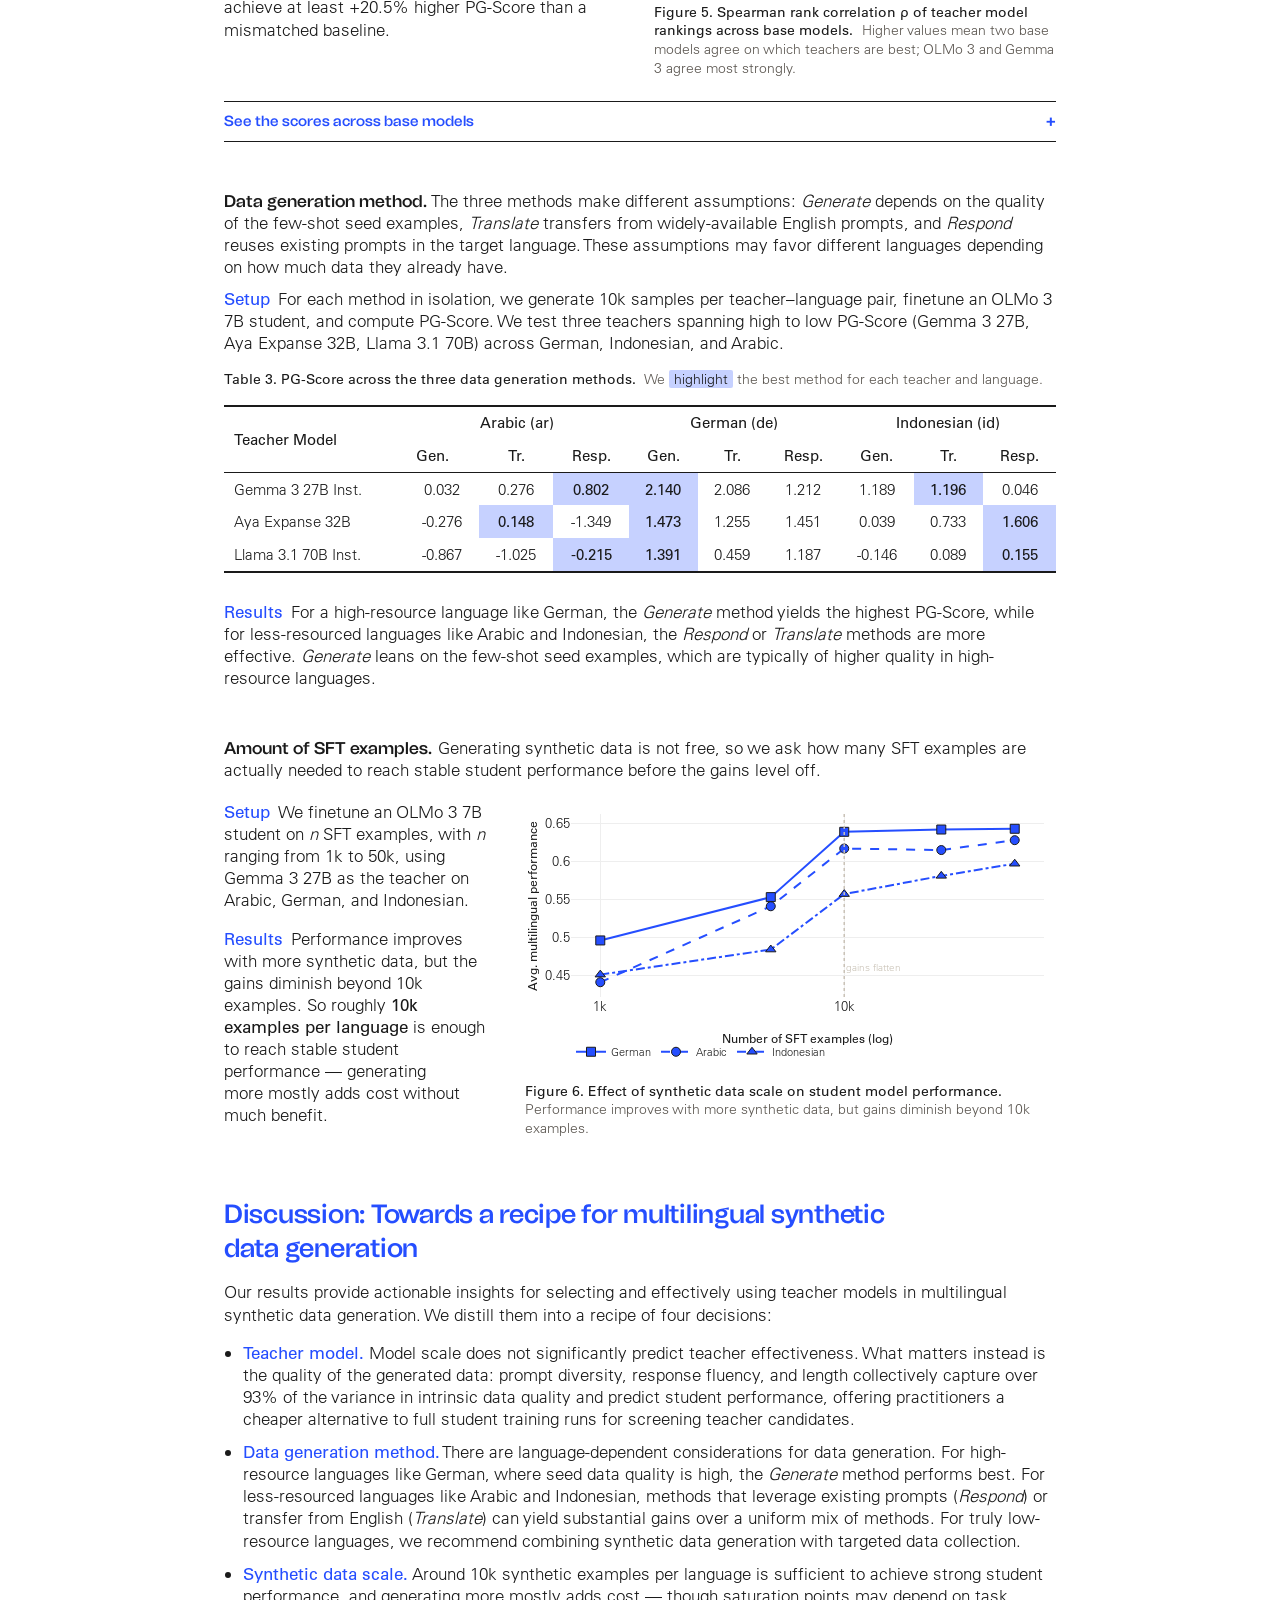
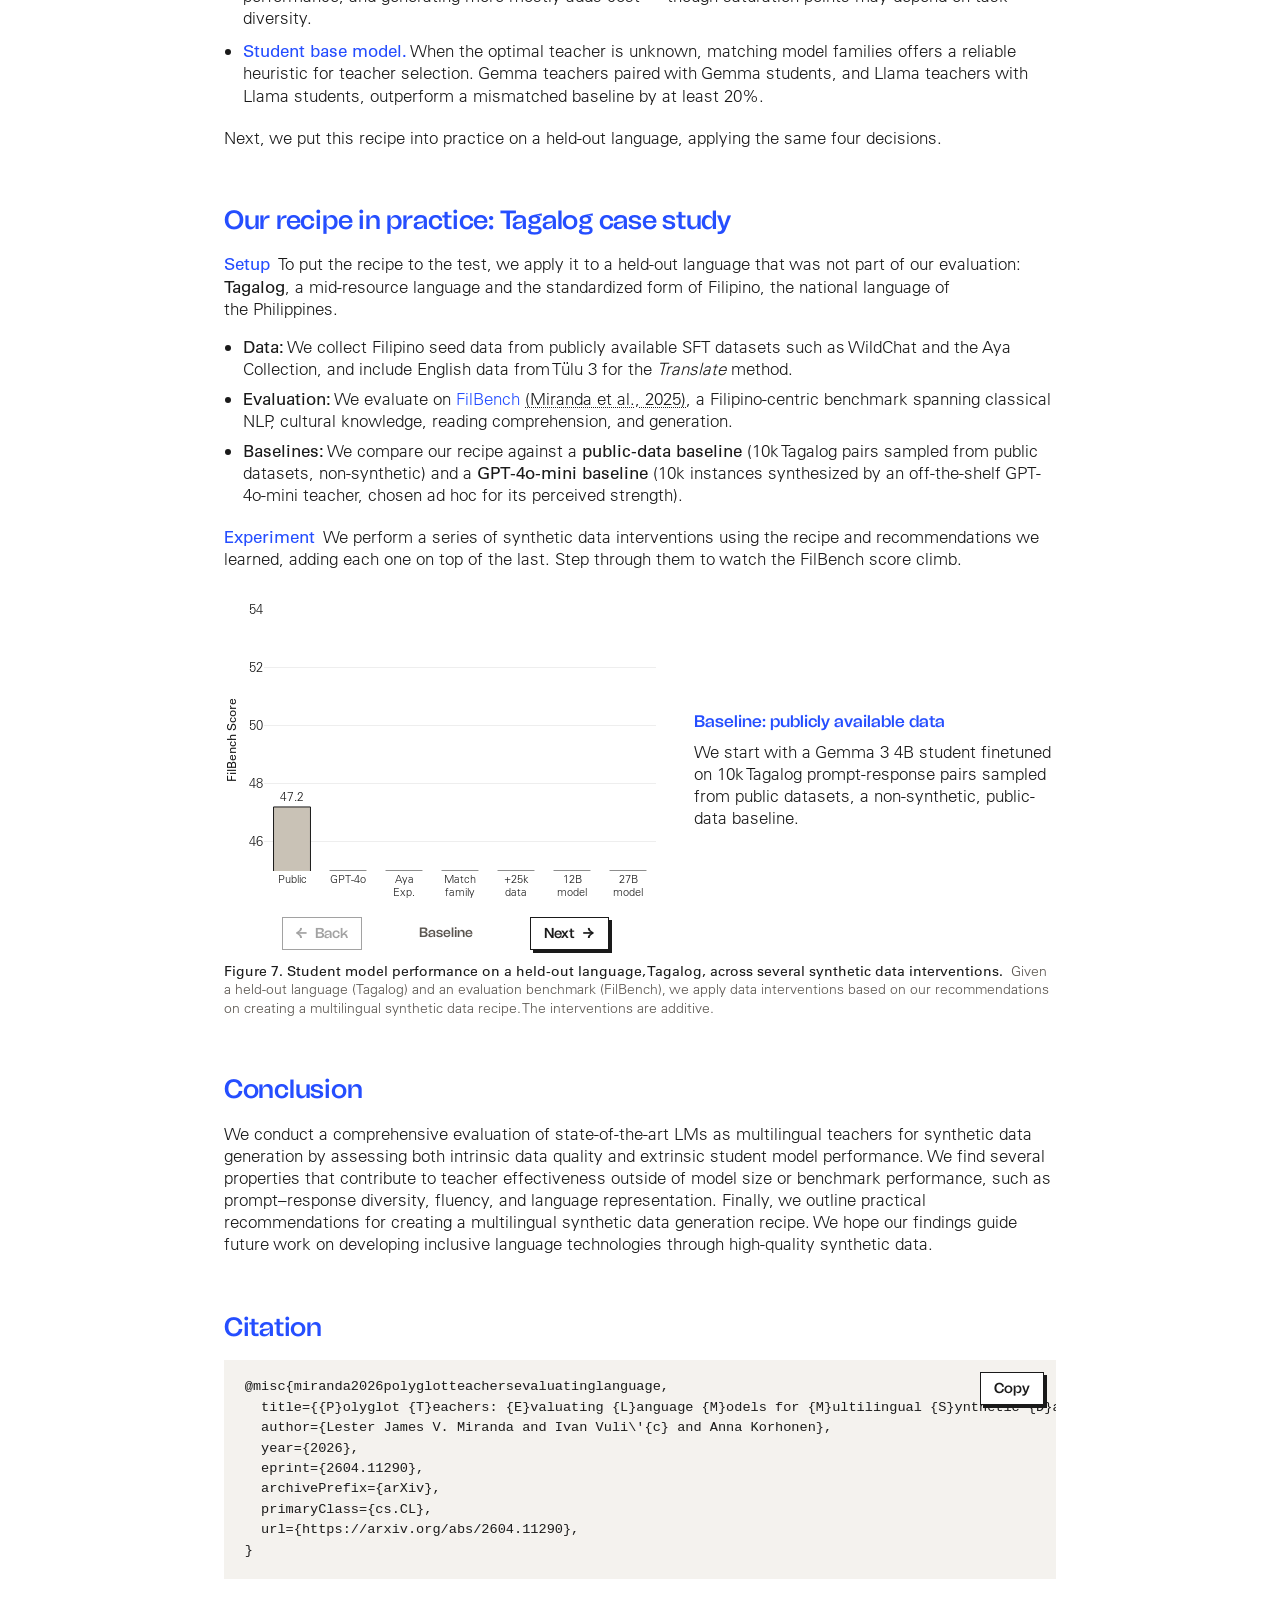
==== commit 7fb2d79a: "Update keywords" ====
--- a/docs/index.html
+++ b/docs/index.html
@@ -41,6 +41,13 @@
         "multilinguality",
         "natural language processing",
         "NLP",
+        "knowledge distillation",
+        "off-policy distillation",
+        "post-training",
+        "multilingual post-training",
+        "datasets",
+        "global south languages",
+        "low-resource languages",
         "synthetic data"
       ],
       "author": [
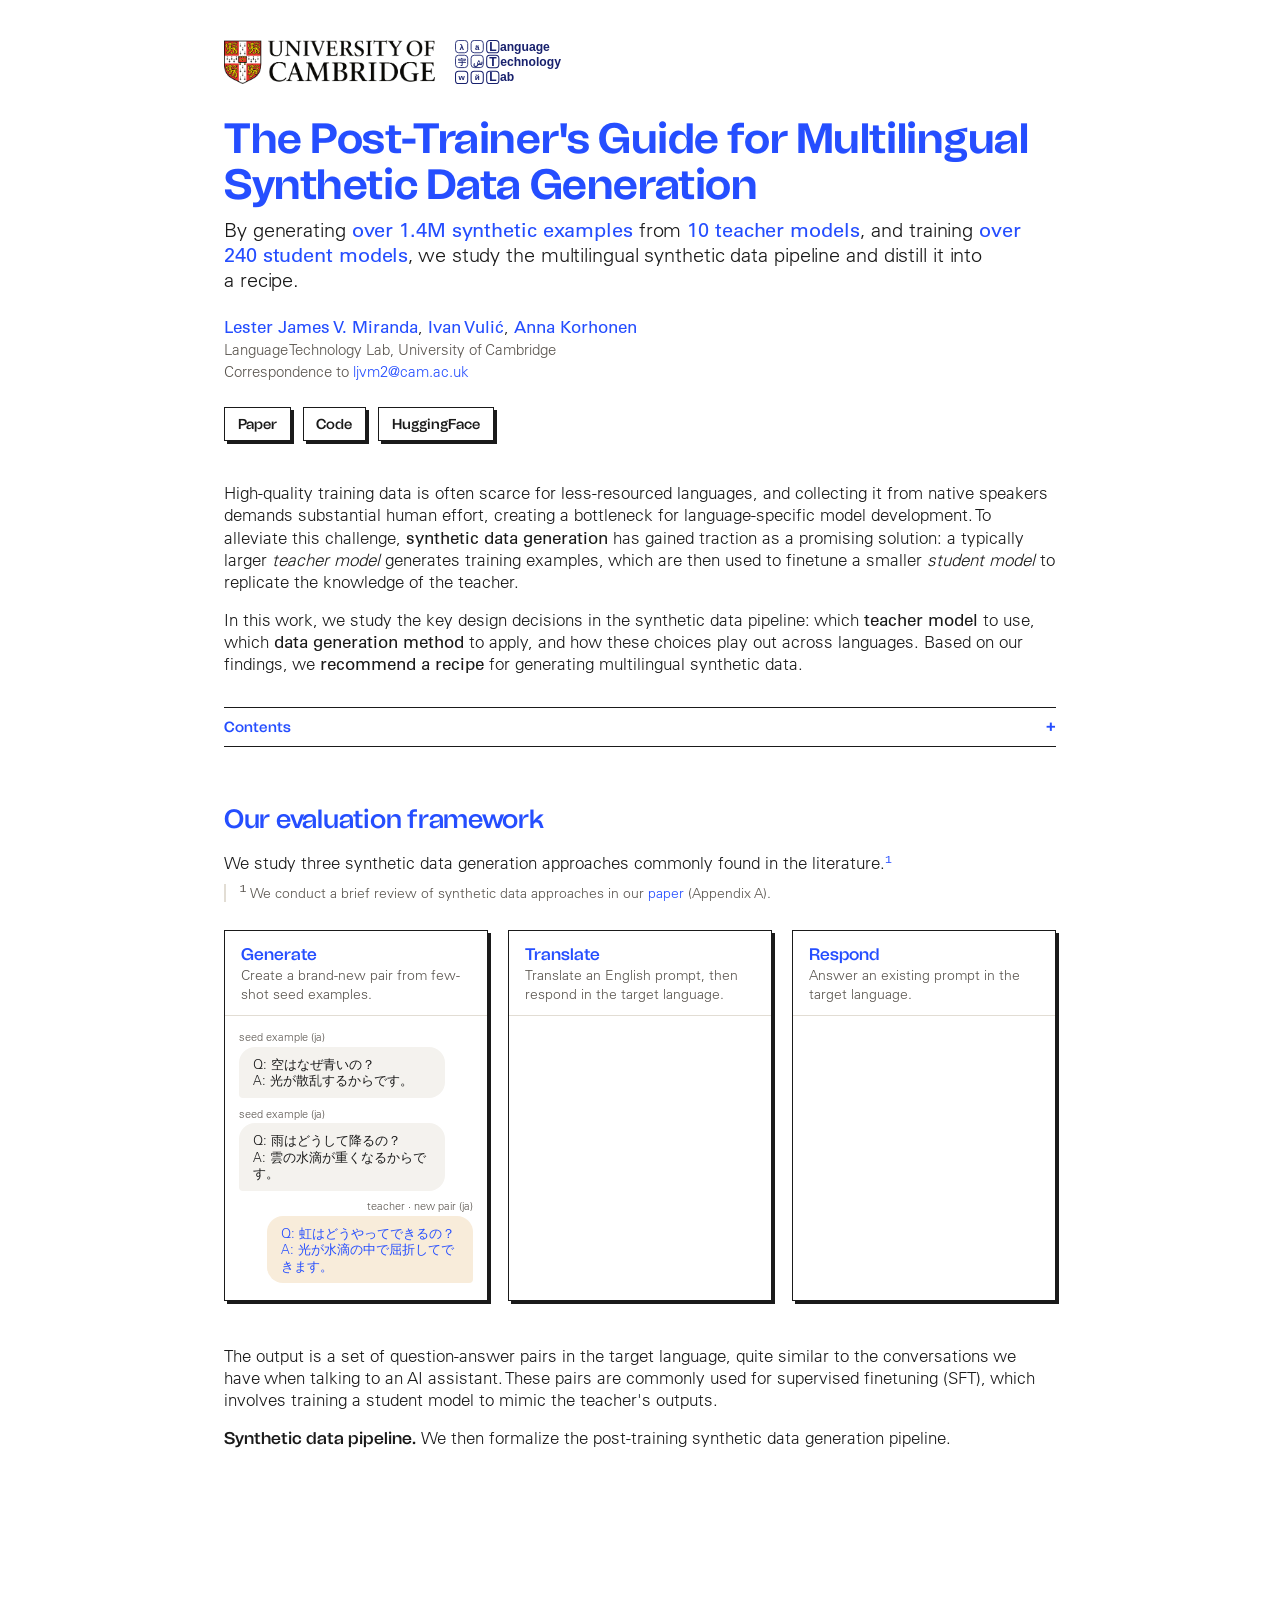
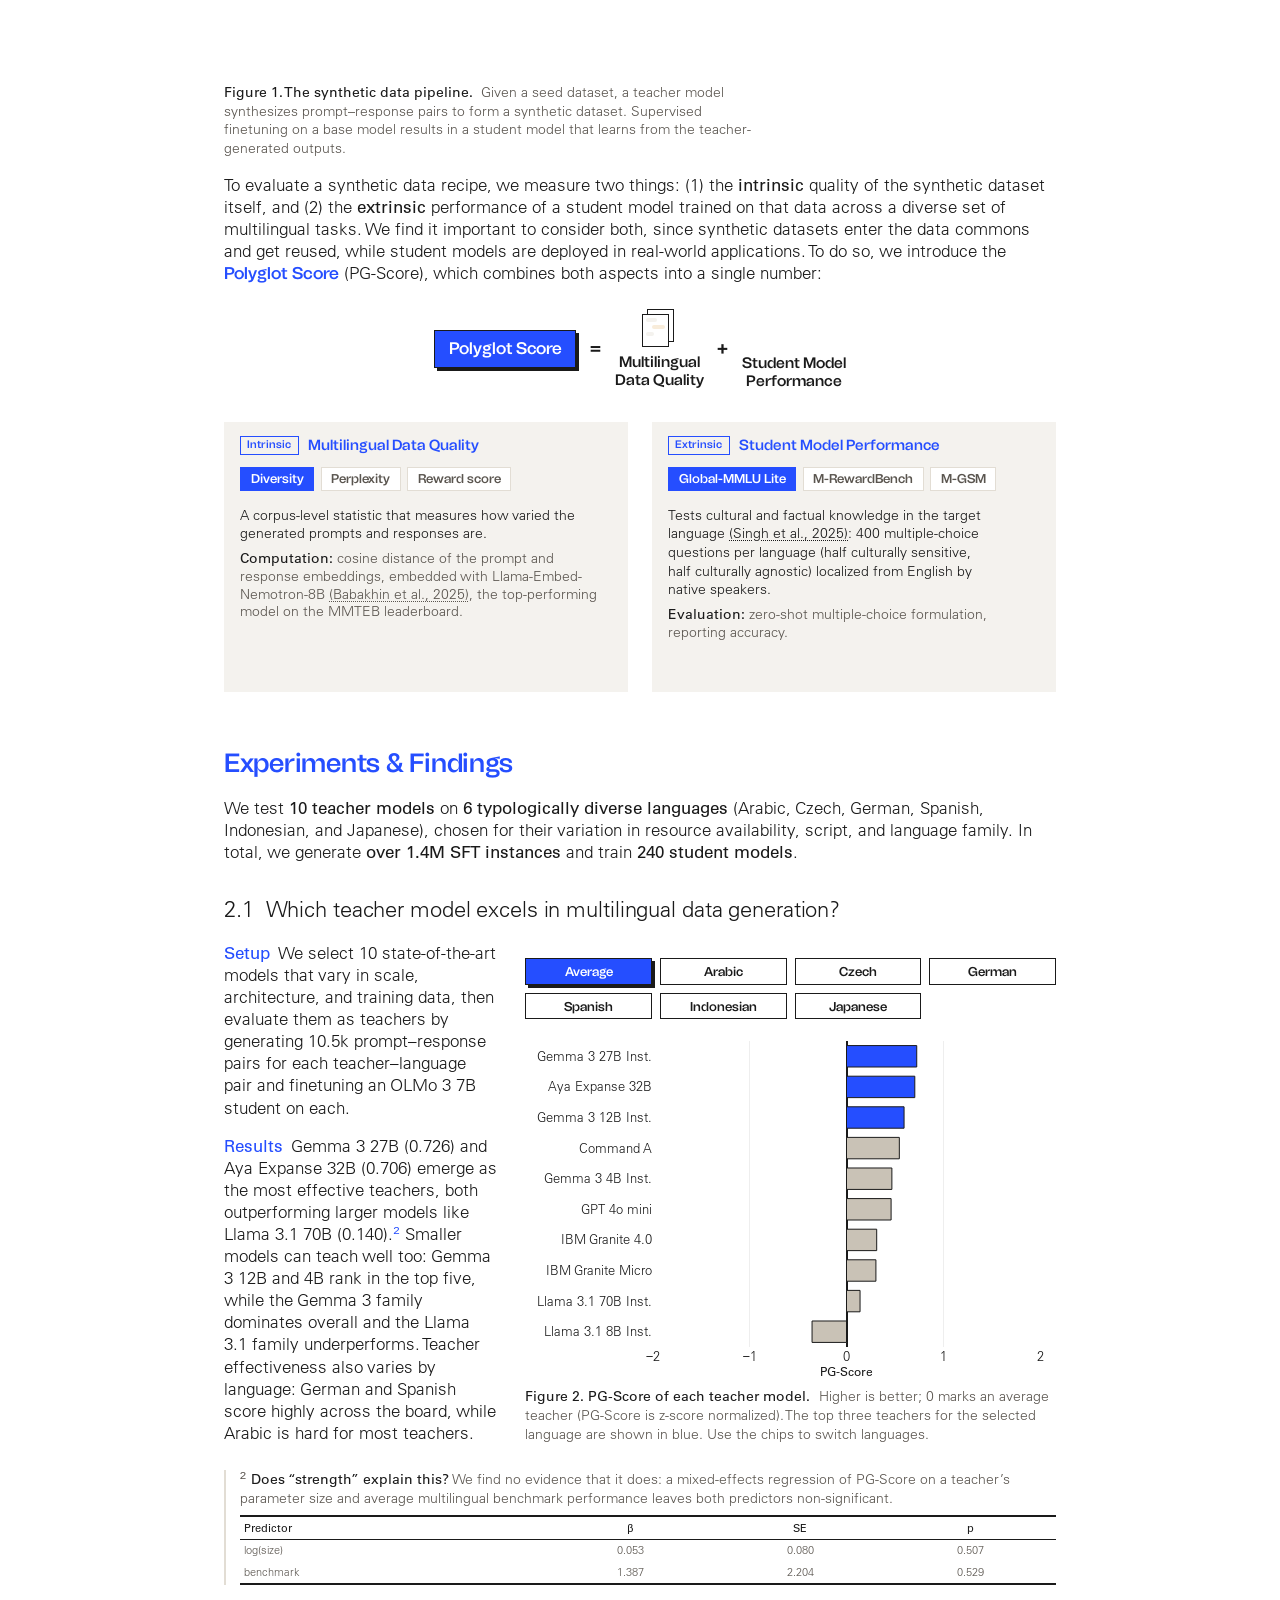
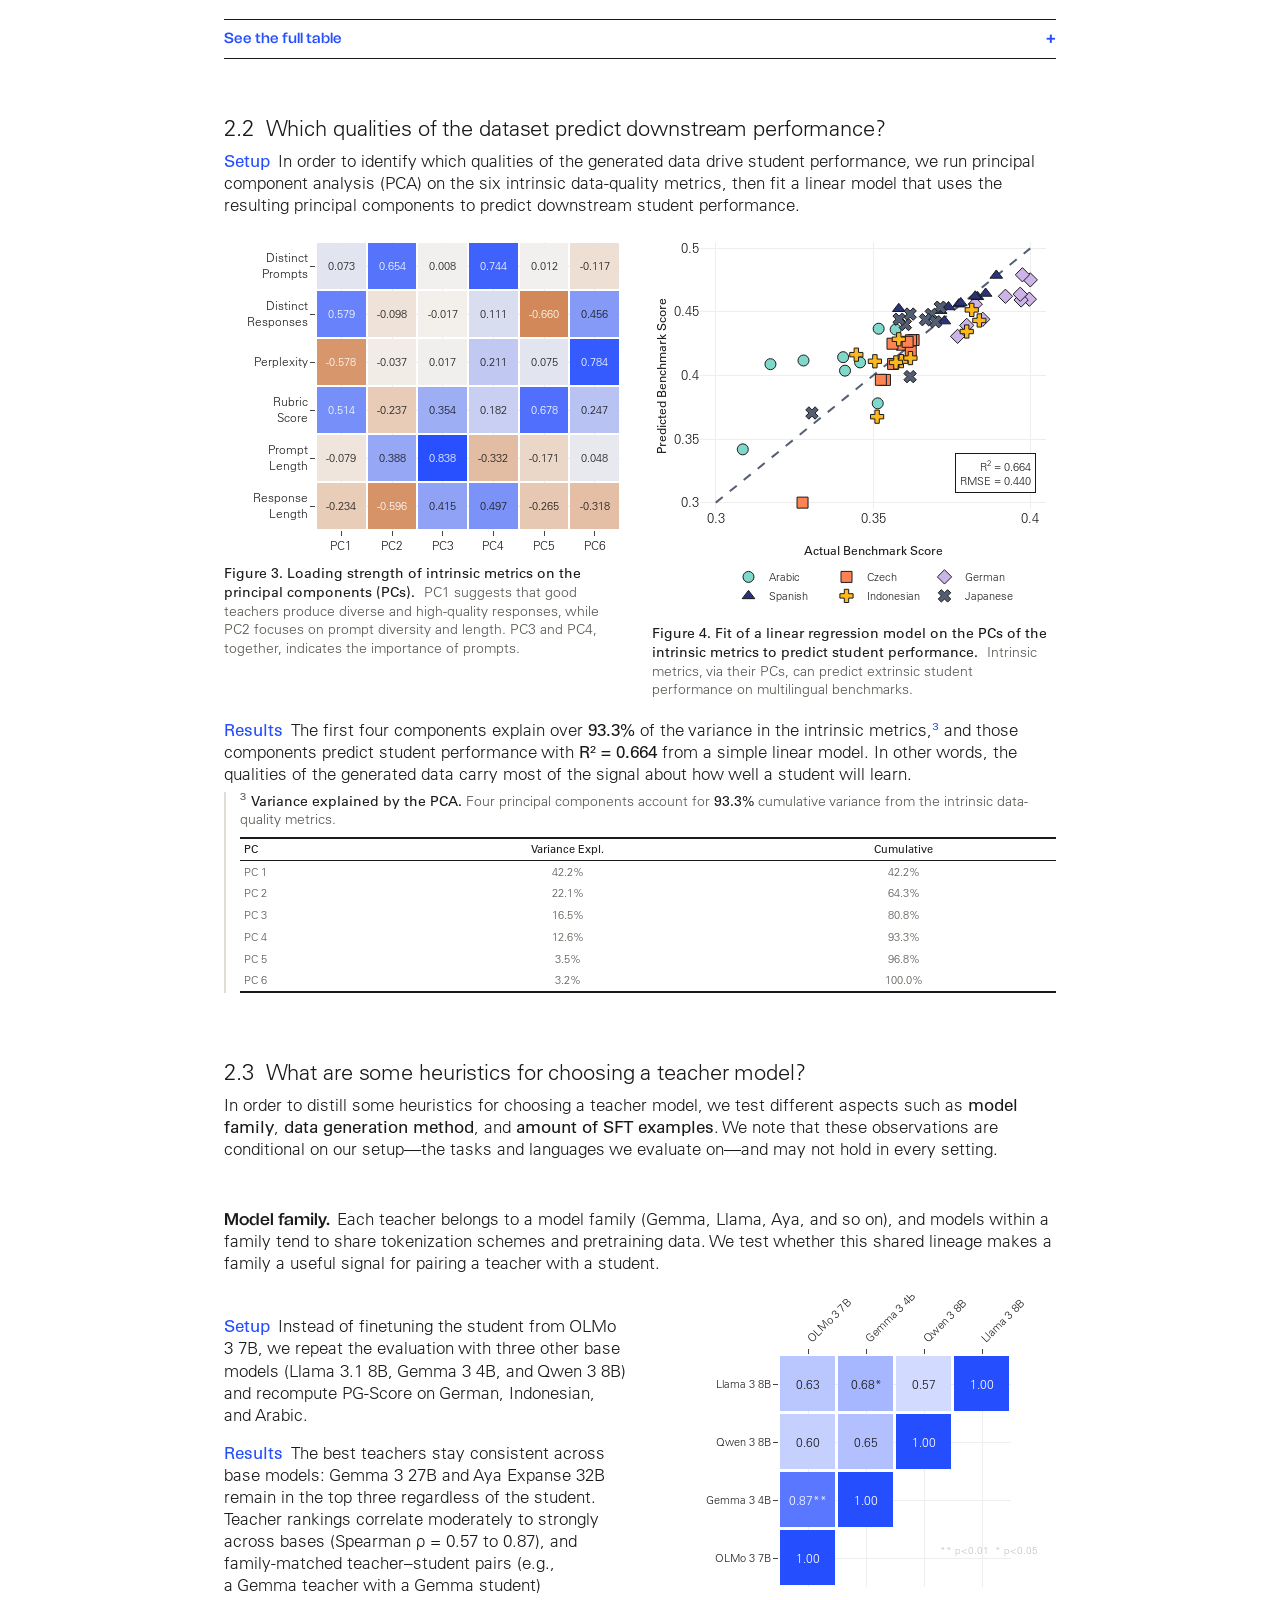
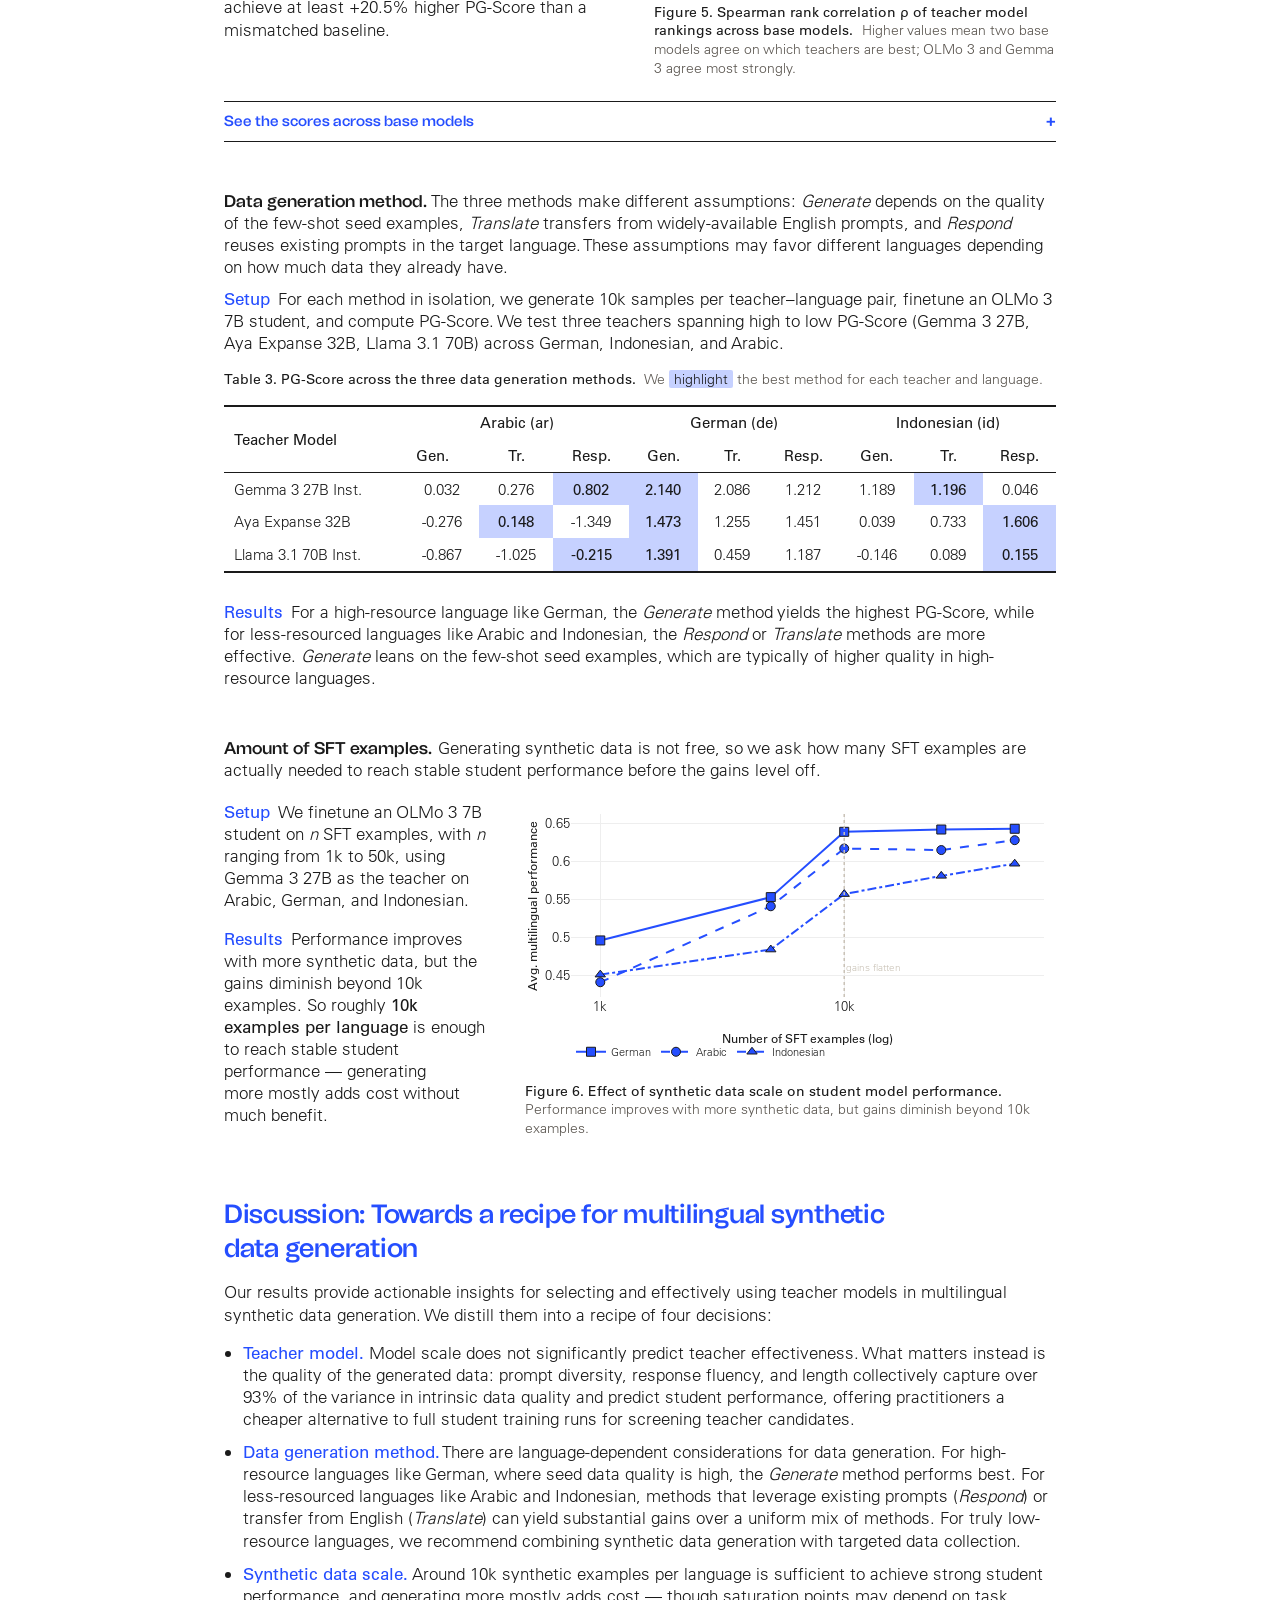
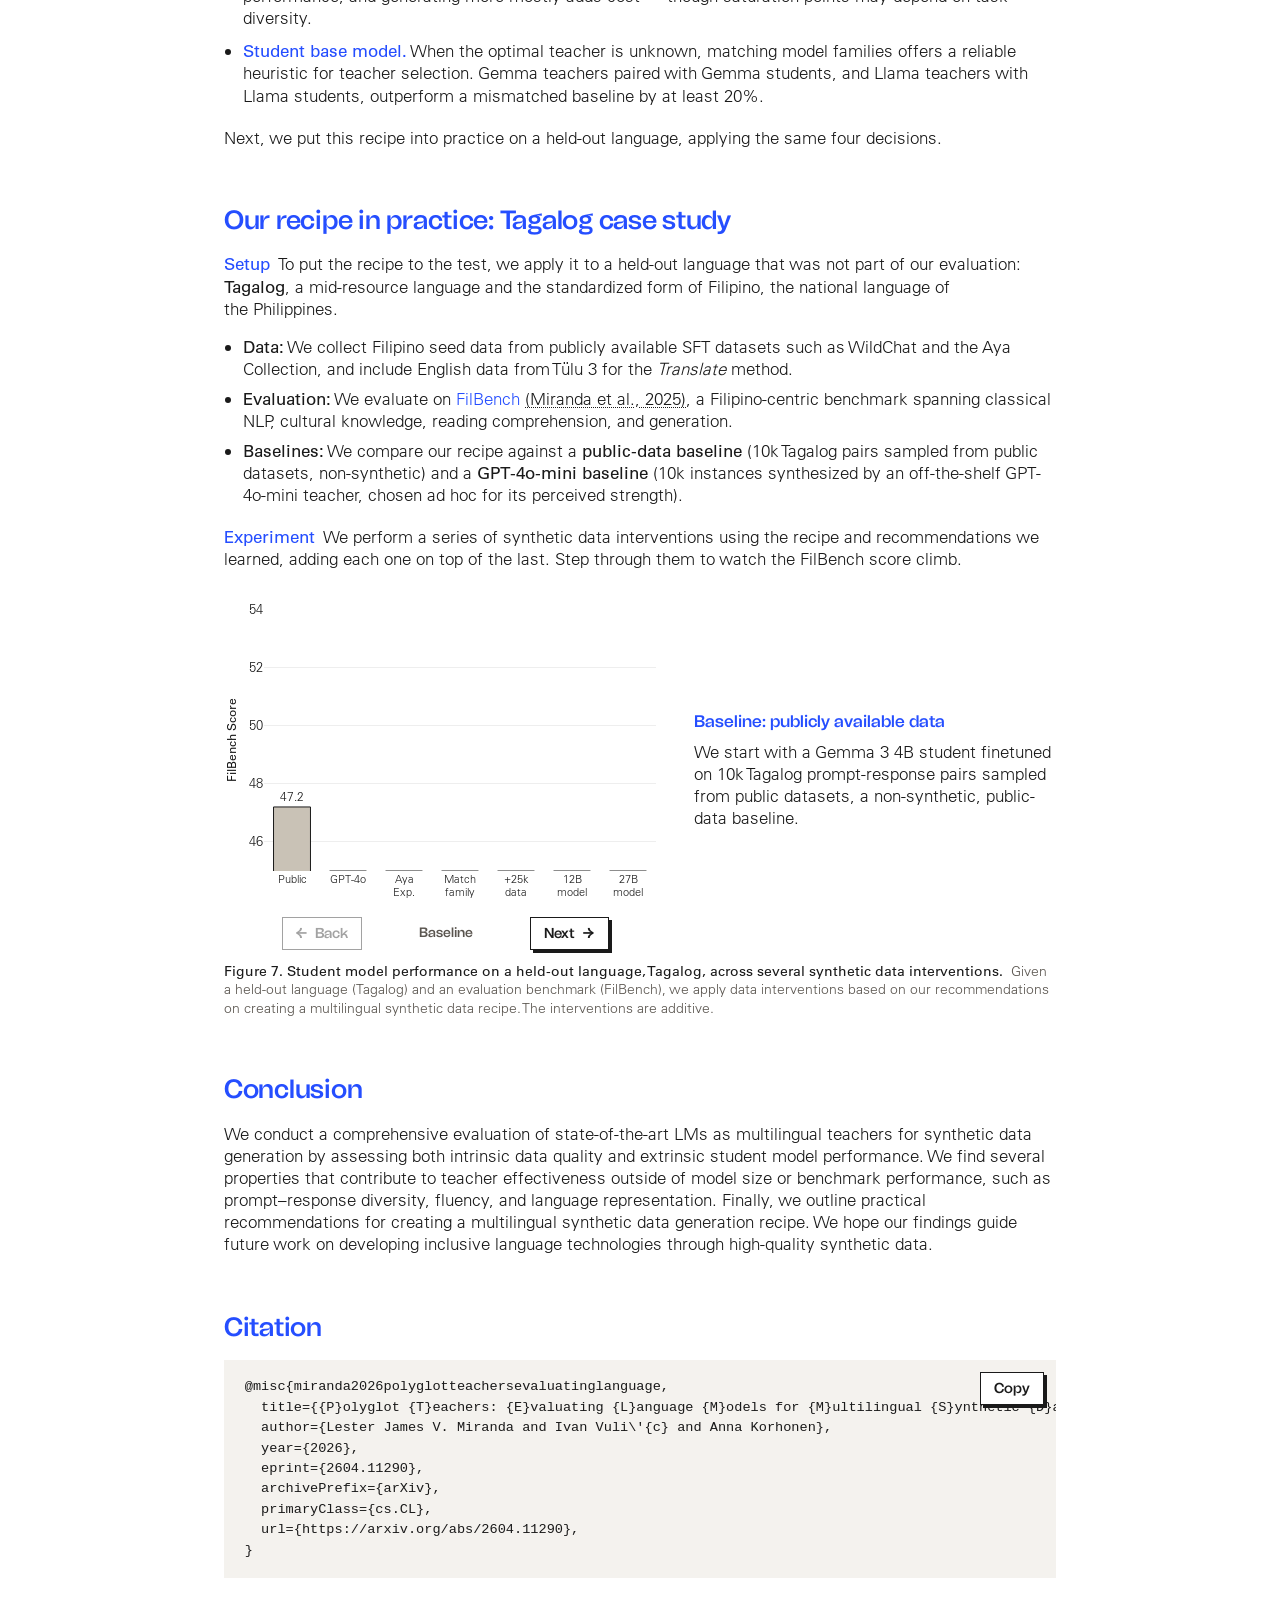
==== commit de630d87: "Add Plausible" ====
--- a/docs/index.html
+++ b/docs/index.html
@@ -78,6 +78,13 @@
 
   <link rel="stylesheet" href="css/chia.css">
   <link rel="stylesheet" href="css/style.css">
+
+  <!-- Privacy-friendly analytics by Plausible -->
+  <script async src="https://plausible.io/js/pa-ovPD36HjPkXU-xEF-8ySw.js"></script>
+  <script>
+    window.plausible=window.plausible||function(){(plausible.q=plausible.q||[]).push(arguments)},plausible.init=plausible.init||function(i){plausible.o=i||{}};
+    plausible.init()
+  </script>
 </head>
 <body>
 <main class="chia-page">
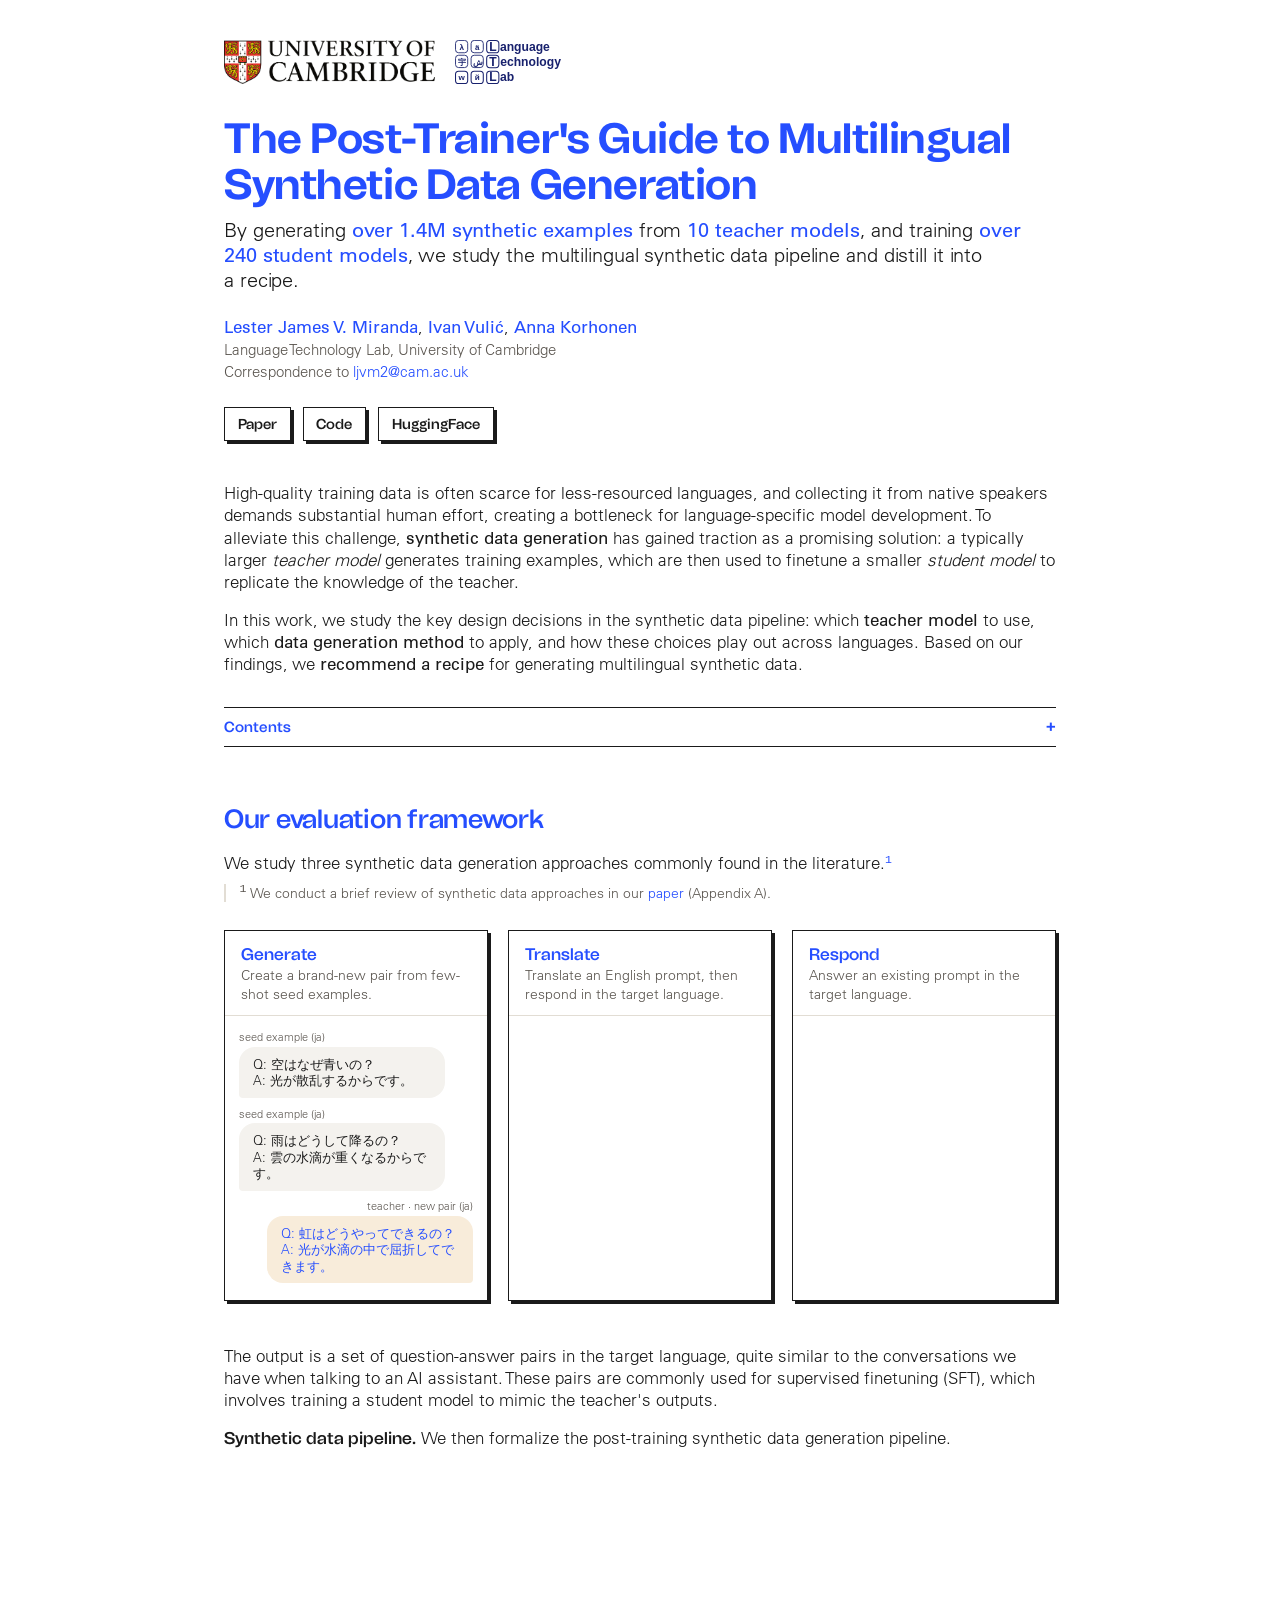
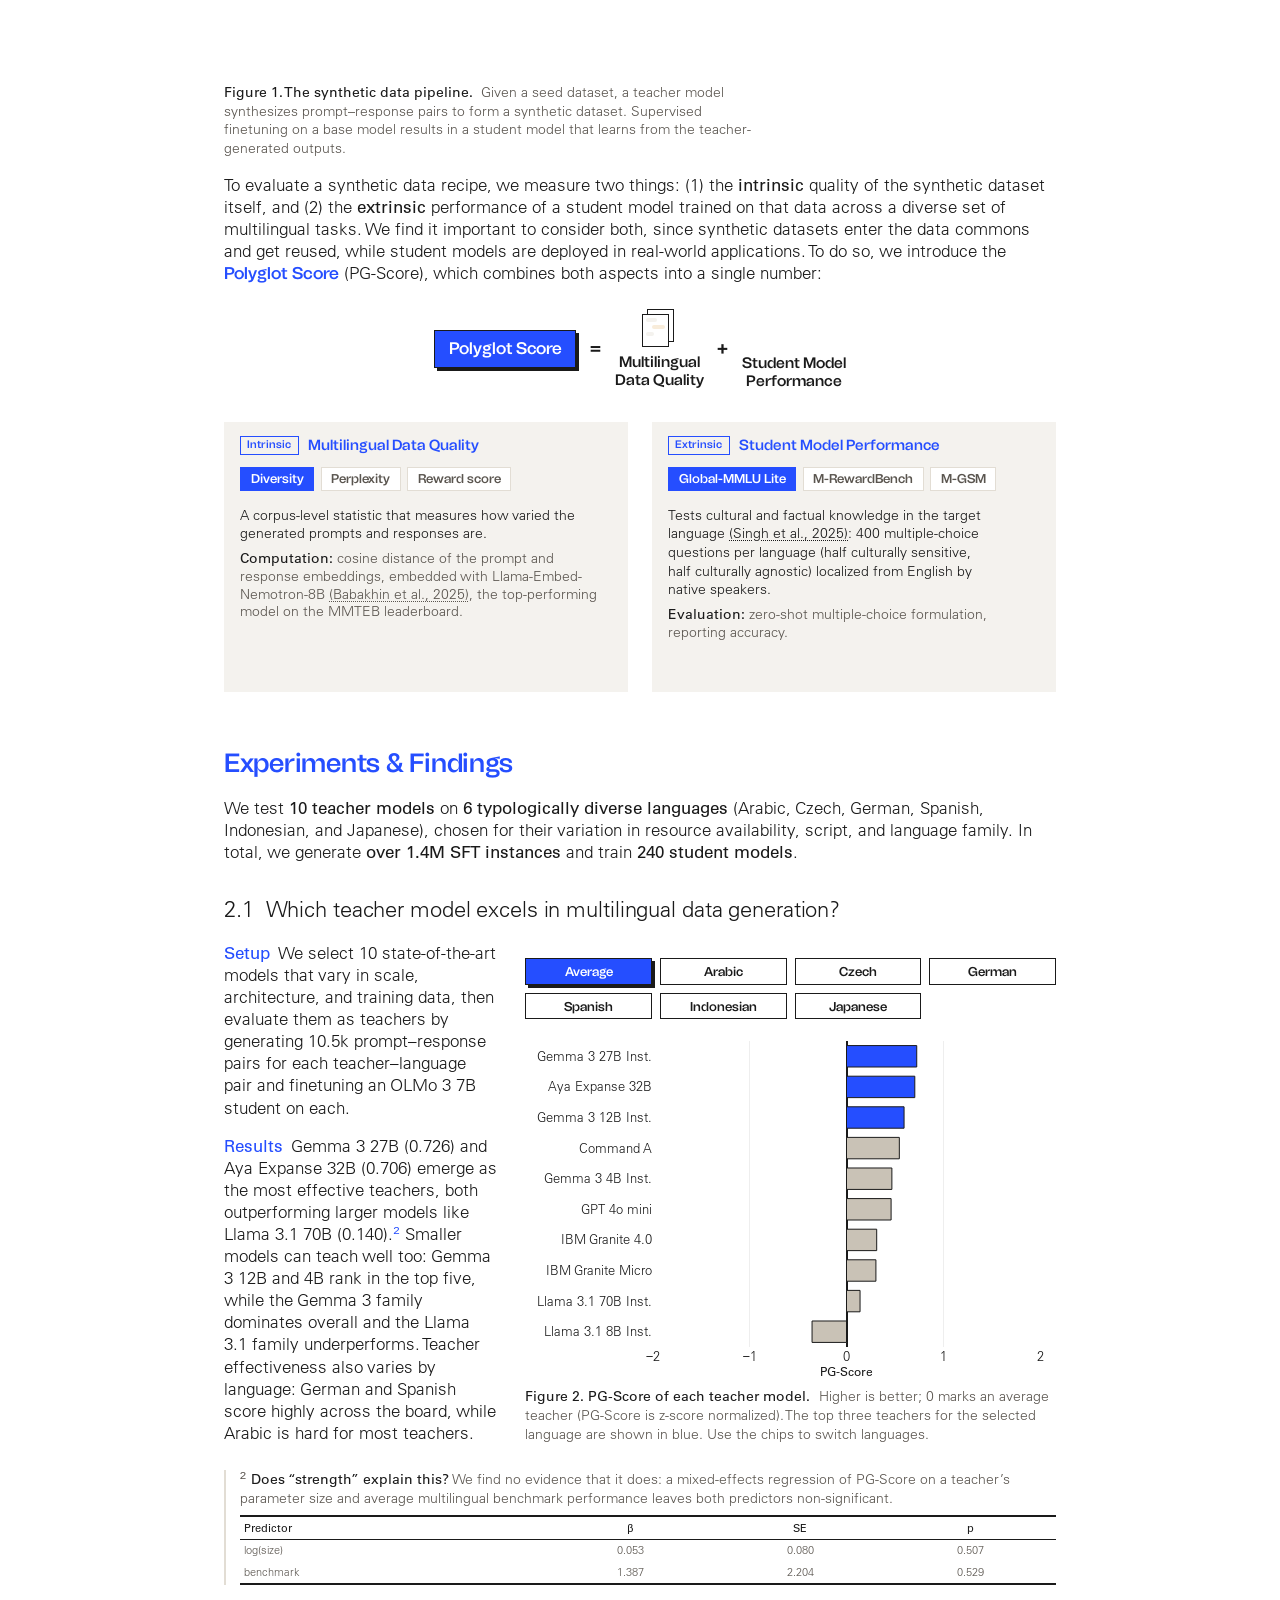
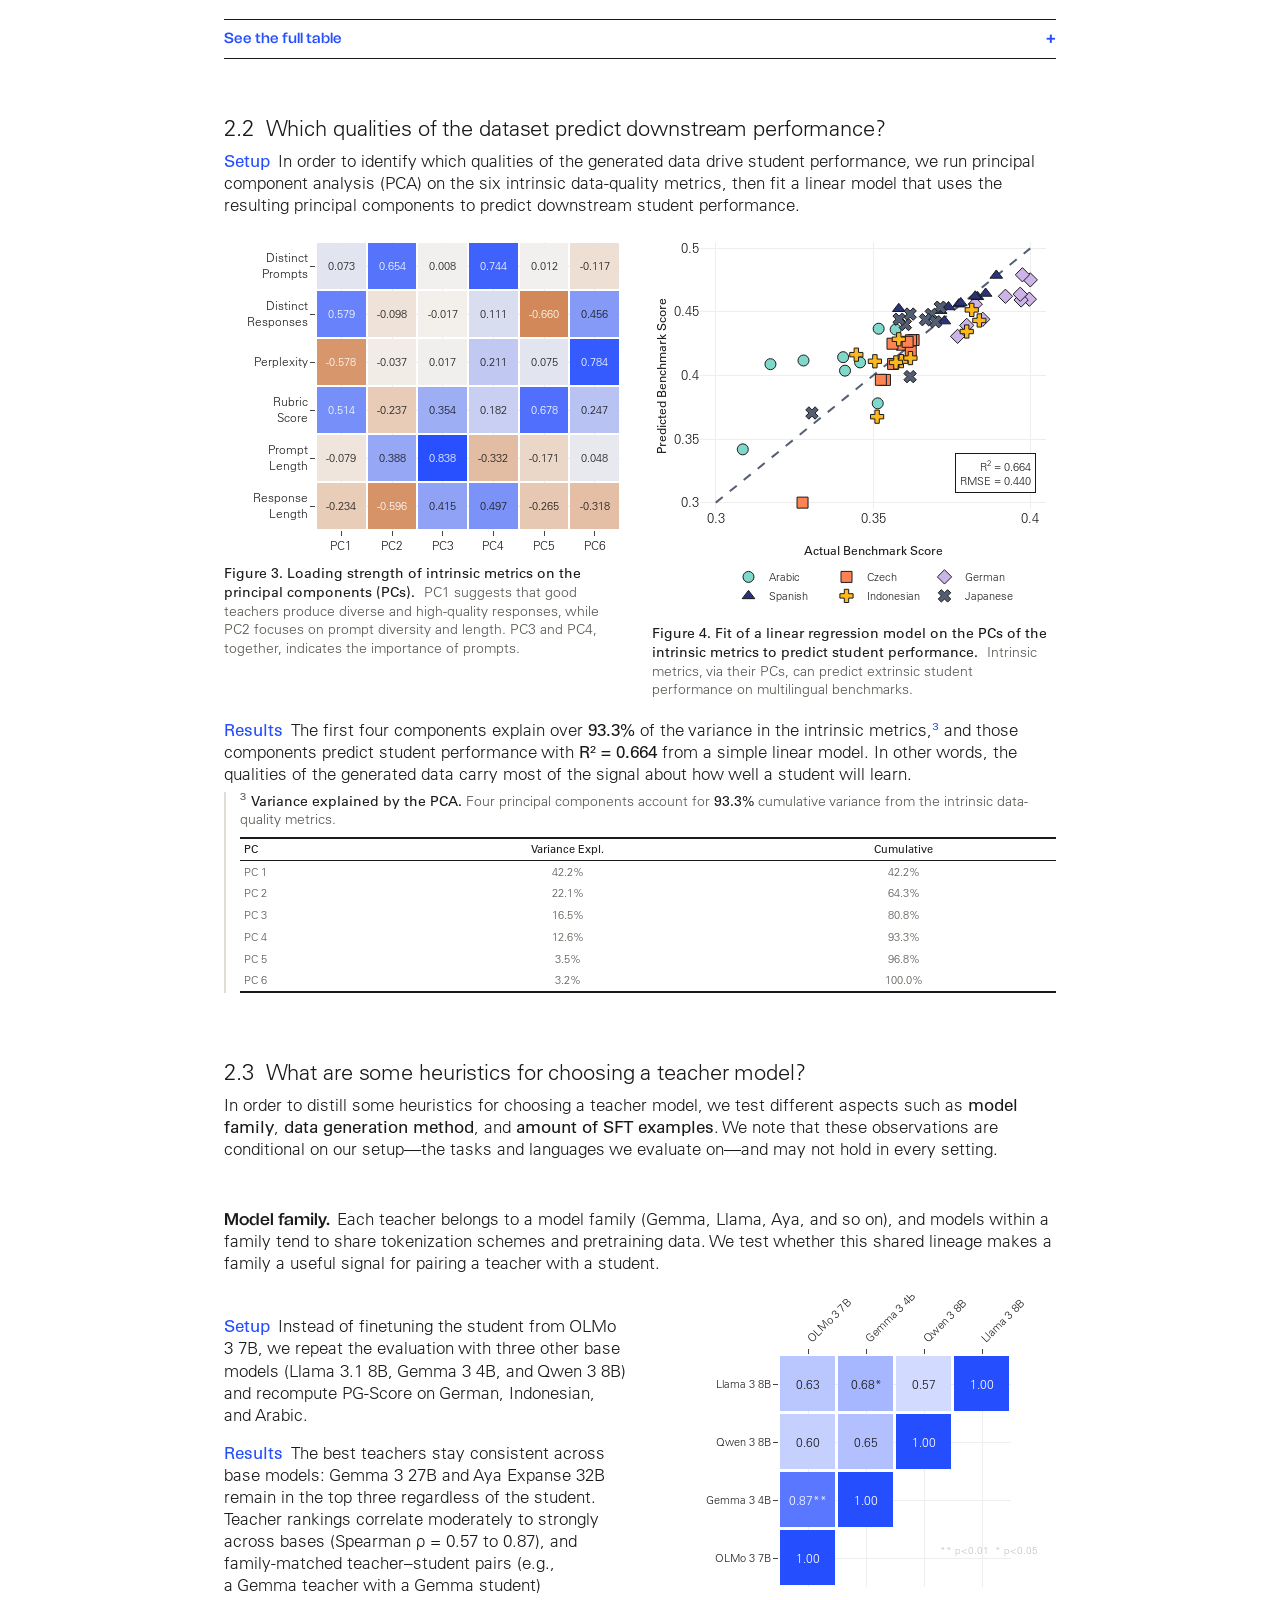
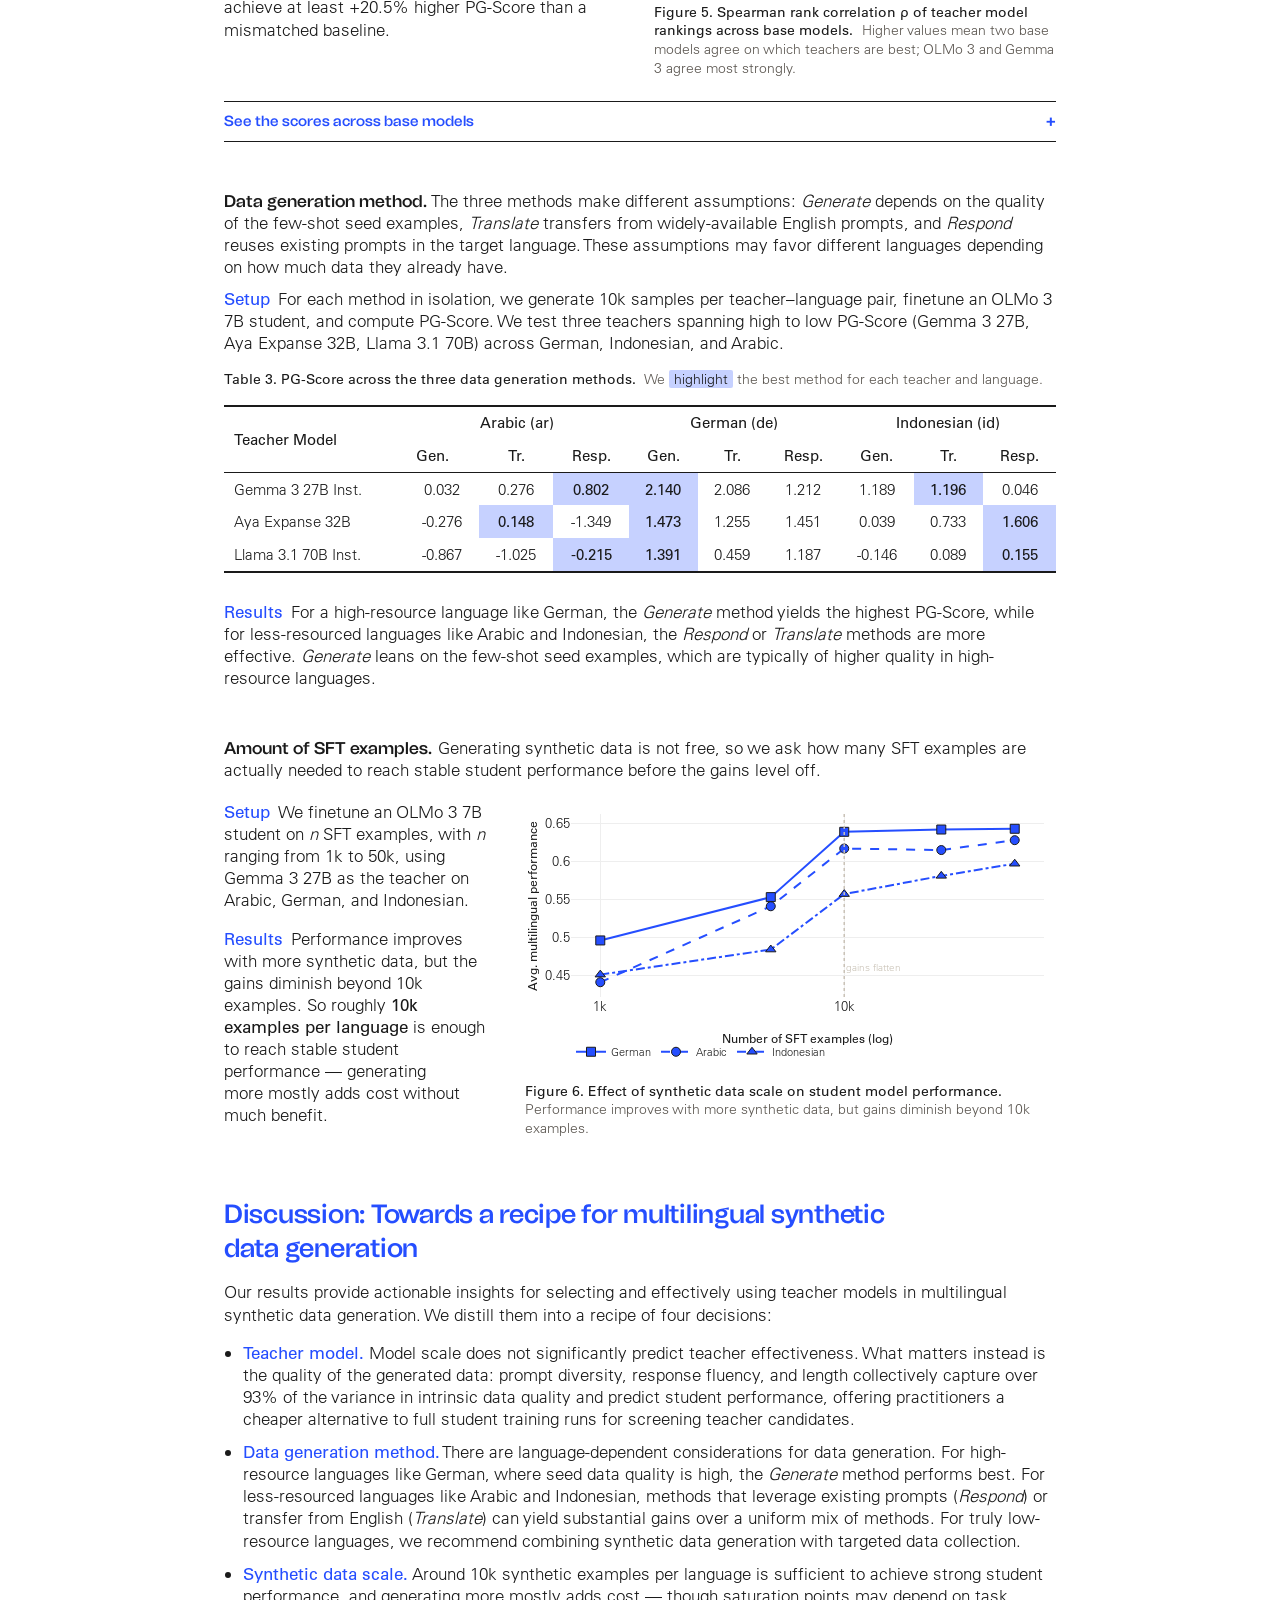
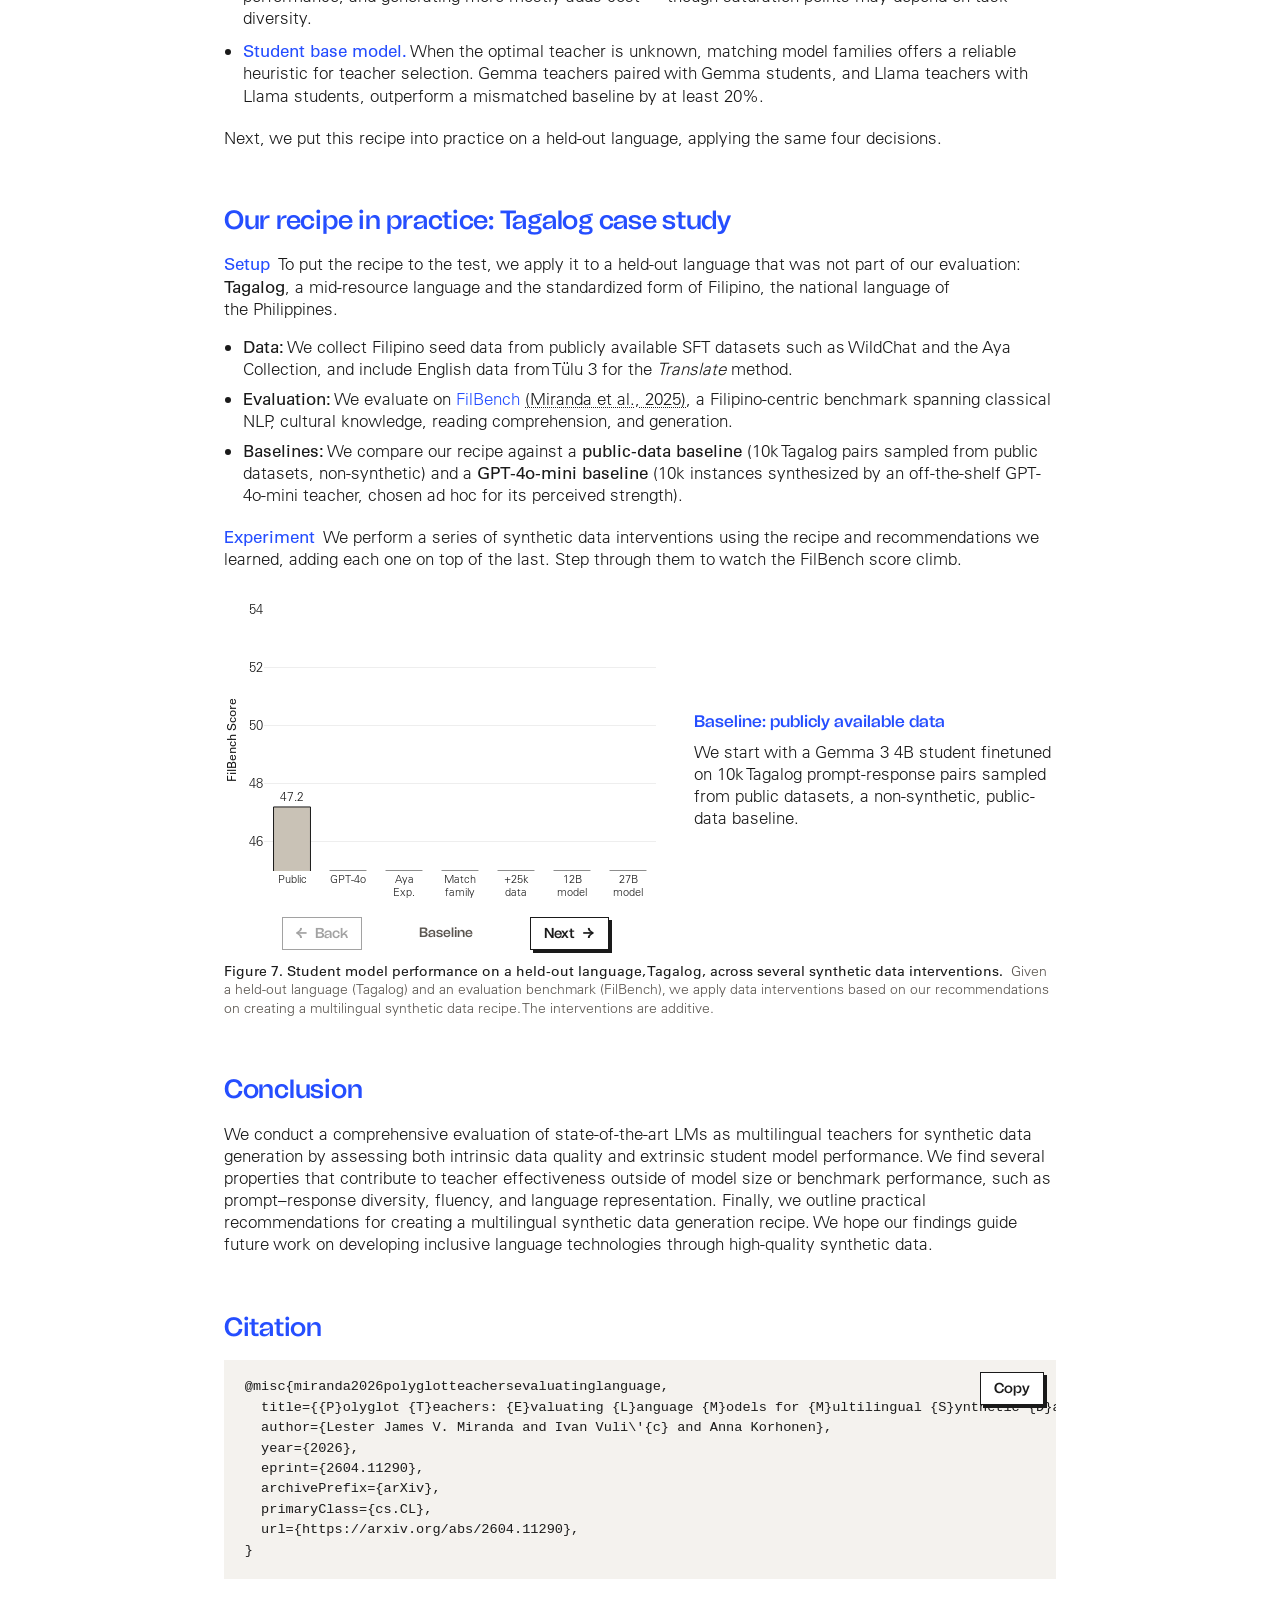
==== commit a26768dc: "Update the preposition to the correct version" ====
--- a/docs/index.html
+++ b/docs/index.html
@@ -3,14 +3,14 @@
 <head>
   <meta charset="utf-8">
   <meta name="viewport" content="width=device-width, initial-scale=1">
-  <title>The Post-Trainer's Guide for Multilingual Synthetic Data Generation</title>
+  <title>The Post-Trainer's Guide to Multilingual Synthetic Data Generation</title>
   <meta name="description" content="By generating over 1.4M synthetic examples from 10 teacher models, and training 240 student models, we study the multilingual synthetic data pipeline and distill it into a recipe.">
   <meta name="keywords" content="large language models, llms, artificial intelligence, multilinguality, natural language processing, nlp, synthetic data">
   <meta name="robots" content="index, follow, max-image-preview:large">
   <link rel="canonical" href="https://ljvmiranda921.github.io/polyglot-teachers/">
 
   <meta property="og:type" content="website">
-  <meta property="og:title" content="The Post-Trainer's Guide for Multilingual Synthetic Data Generation">
+  <meta property="og:title" content="The Post-Trainer's Guide to Multilingual Synthetic Data Generation">
   <meta property="og:description" content="By generating over 1.4M synthetic examples from 10 teacher models, and training 240 student models, we study the multilingual synthetic data pipeline and distill it into a recipe.">
   <meta property="og:url" content="https://ljvmiranda921.github.io/polyglot-teachers/">
   <meta property="og:image" content="https://ljvmiranda921.github.io/polyglot-teachers/assets/social-preview.png">
@@ -18,7 +18,7 @@
   <meta property="og:image:height" content="607">
 
   <meta name="twitter:card" content="summary_large_image">
-  <meta name="twitter:title" content="The Post-Trainer's Guide for Multilingual Synthetic Data Generation">
+  <meta name="twitter:title" content="The Post-Trainer's Guide to Multilingual Synthetic Data Generation">
   <meta name="twitter:description" content="By generating over 1.4M synthetic examples from 10 teacher models, and training 240 student models, we study the multilingual synthetic data pipeline and distill it into a recipe.">
   <meta name="twitter:image" content="https://ljvmiranda921.github.io/polyglot-teachers/assets/social-preview.png">
 
@@ -95,7 +95,7 @@
   </div>
 
   <header class="site-header">
-    <h1>The Post-Trainer's Guide for Multilingual Synthetic Data Generation</h1>
+    <h1>The Post-Trainer's Guide to Multilingual Synthetic Data Generation</h1>
     <!-- <p class="subtitle">A companion to <a href="https://arxiv.org/abs/2604.11290">Polyglot Teachers: Evaluating Language Models for Multilingual Synthetic Data Generation</a></p> -->
     <p class="tagline">By generating <strong>over 1.4M synthetic examples</strong> from <strong>10 teacher models</strong>, and training <strong>over 240 student models</strong>, we study the multilingual synthetic data pipeline and distill it into a recipe.</p>
     <p class="authors">
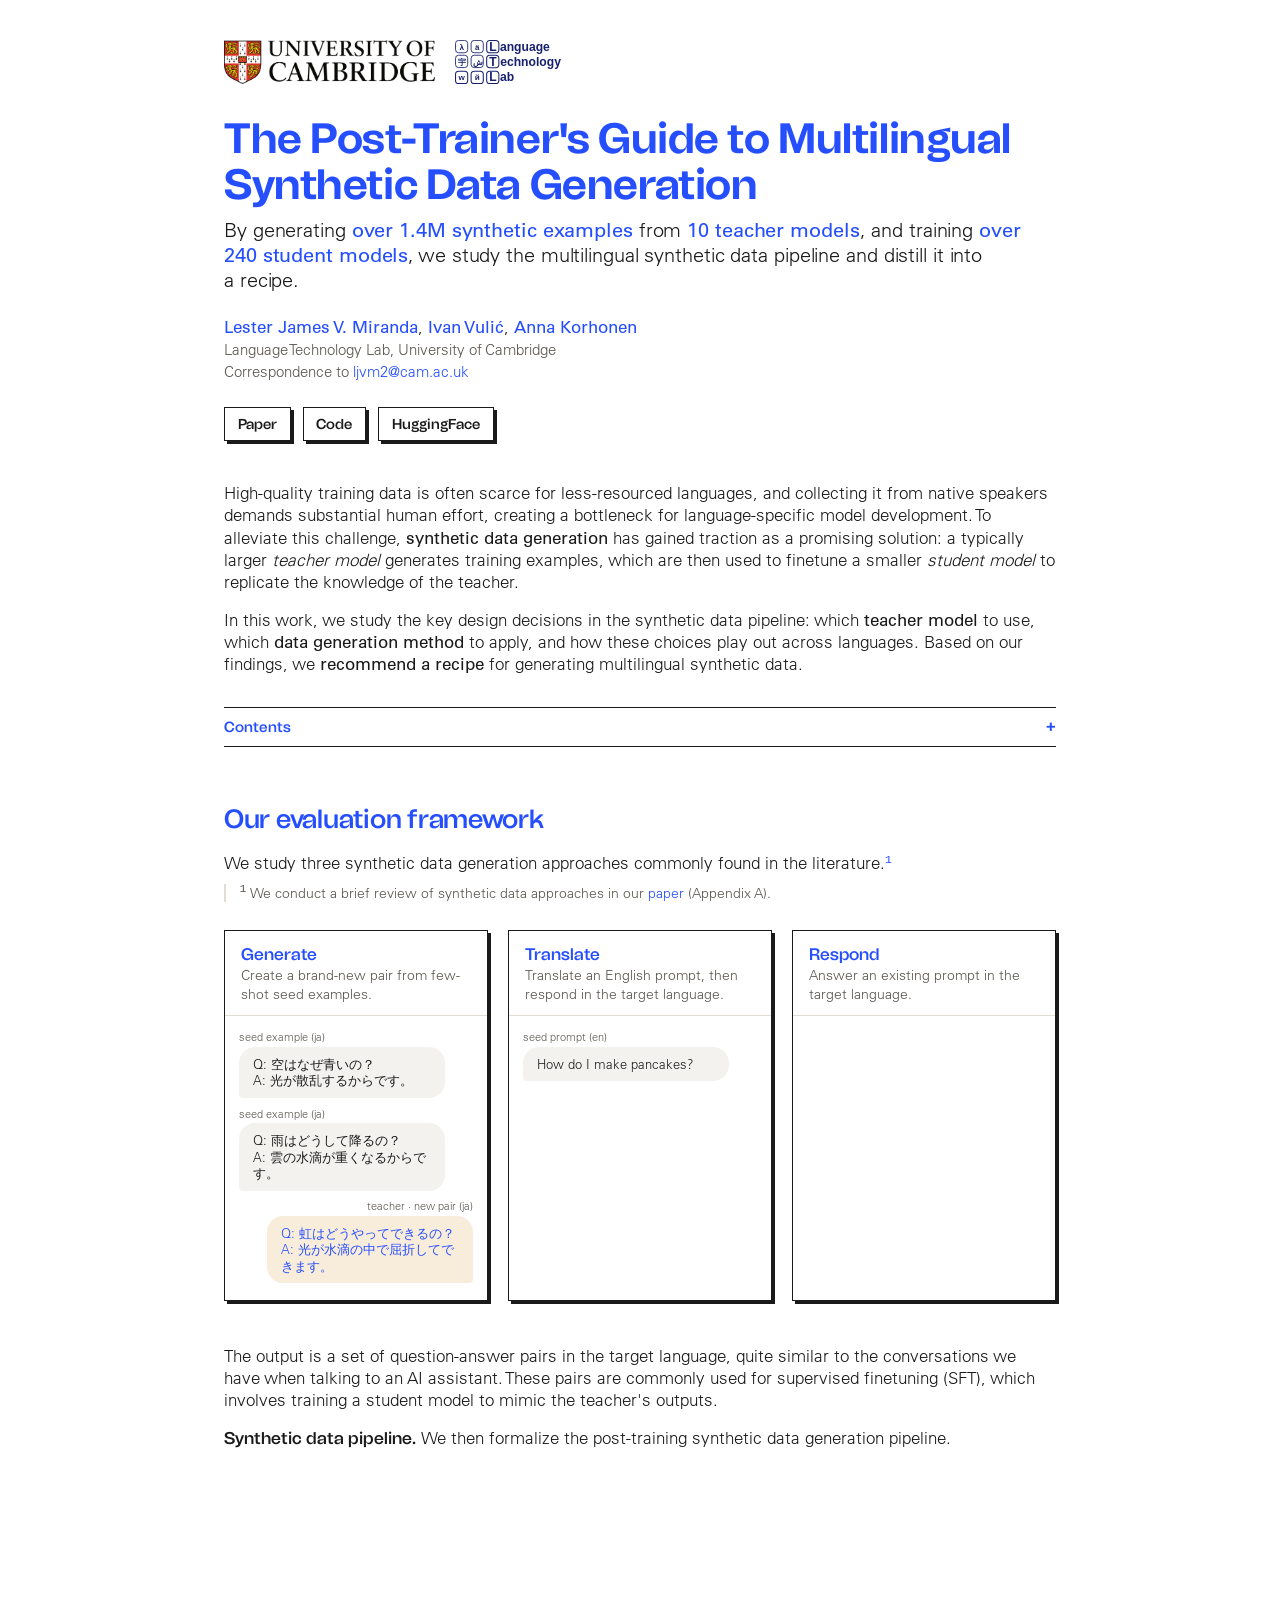
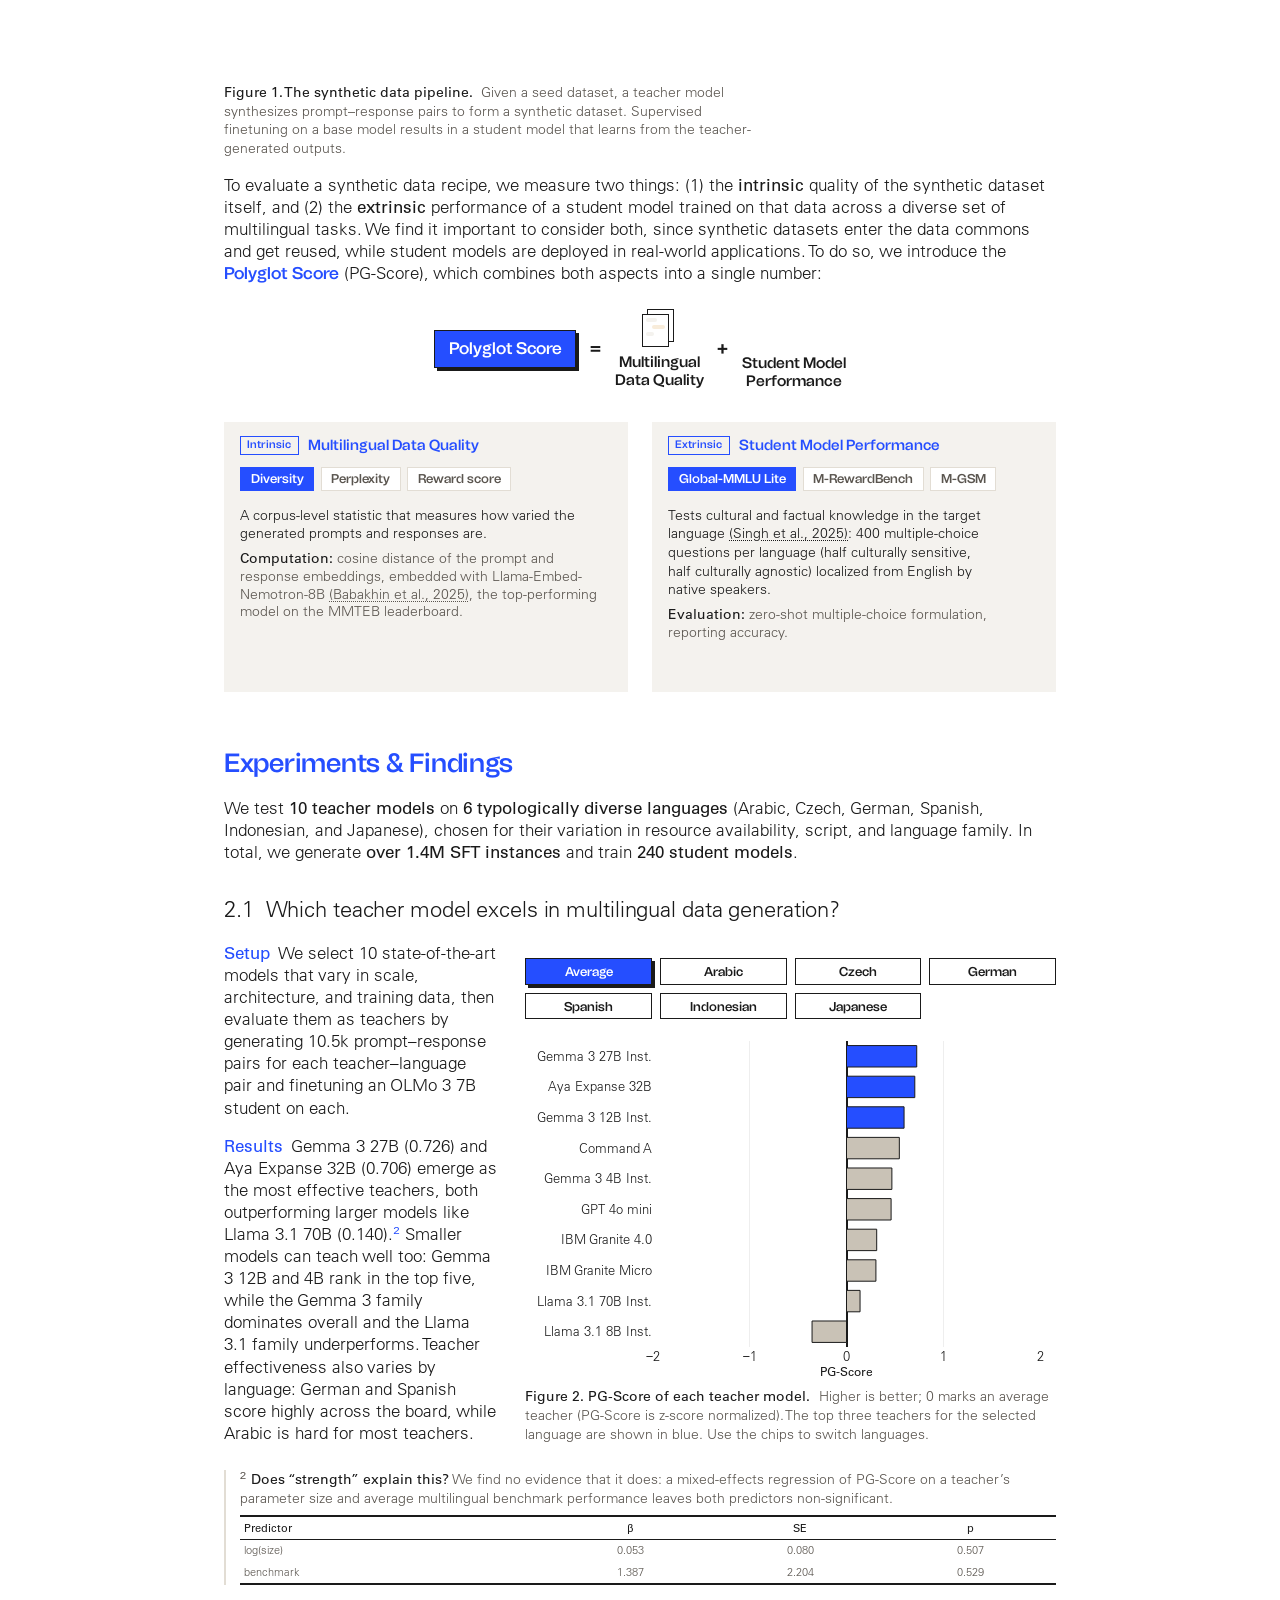
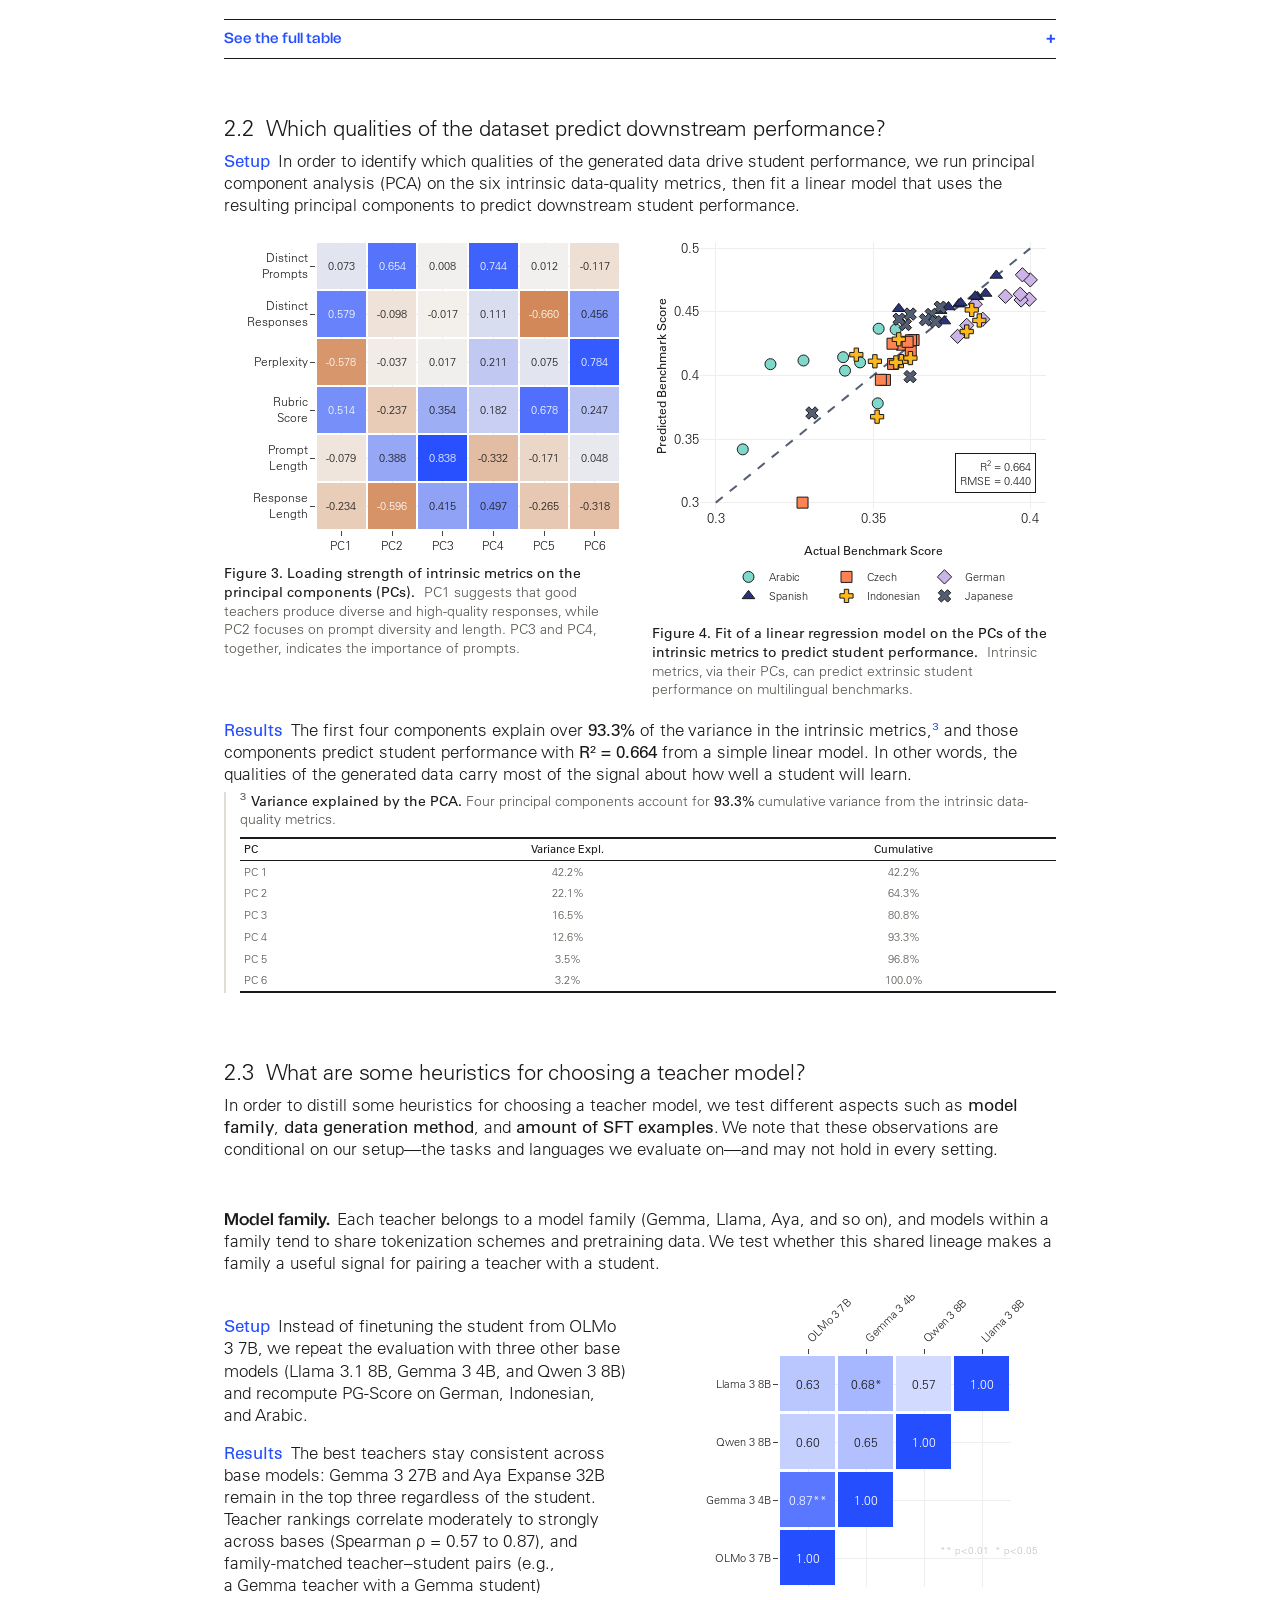
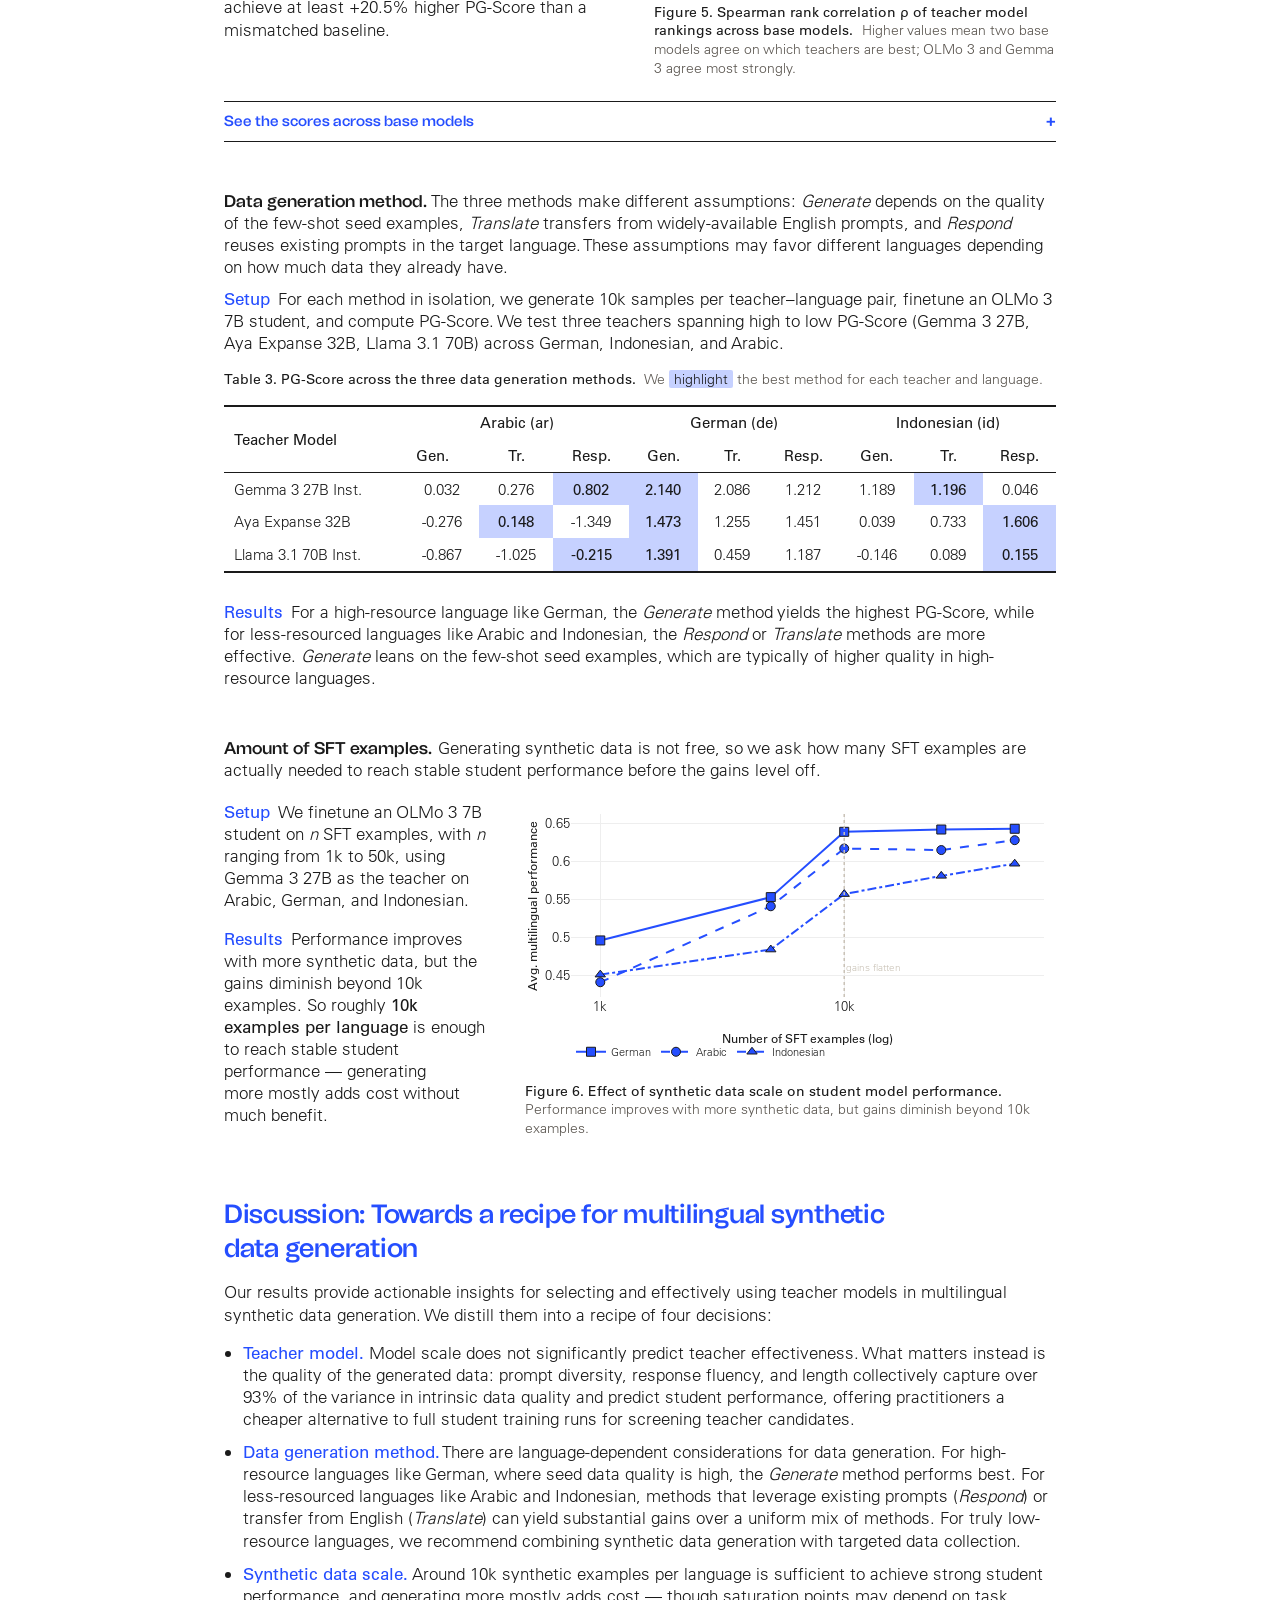
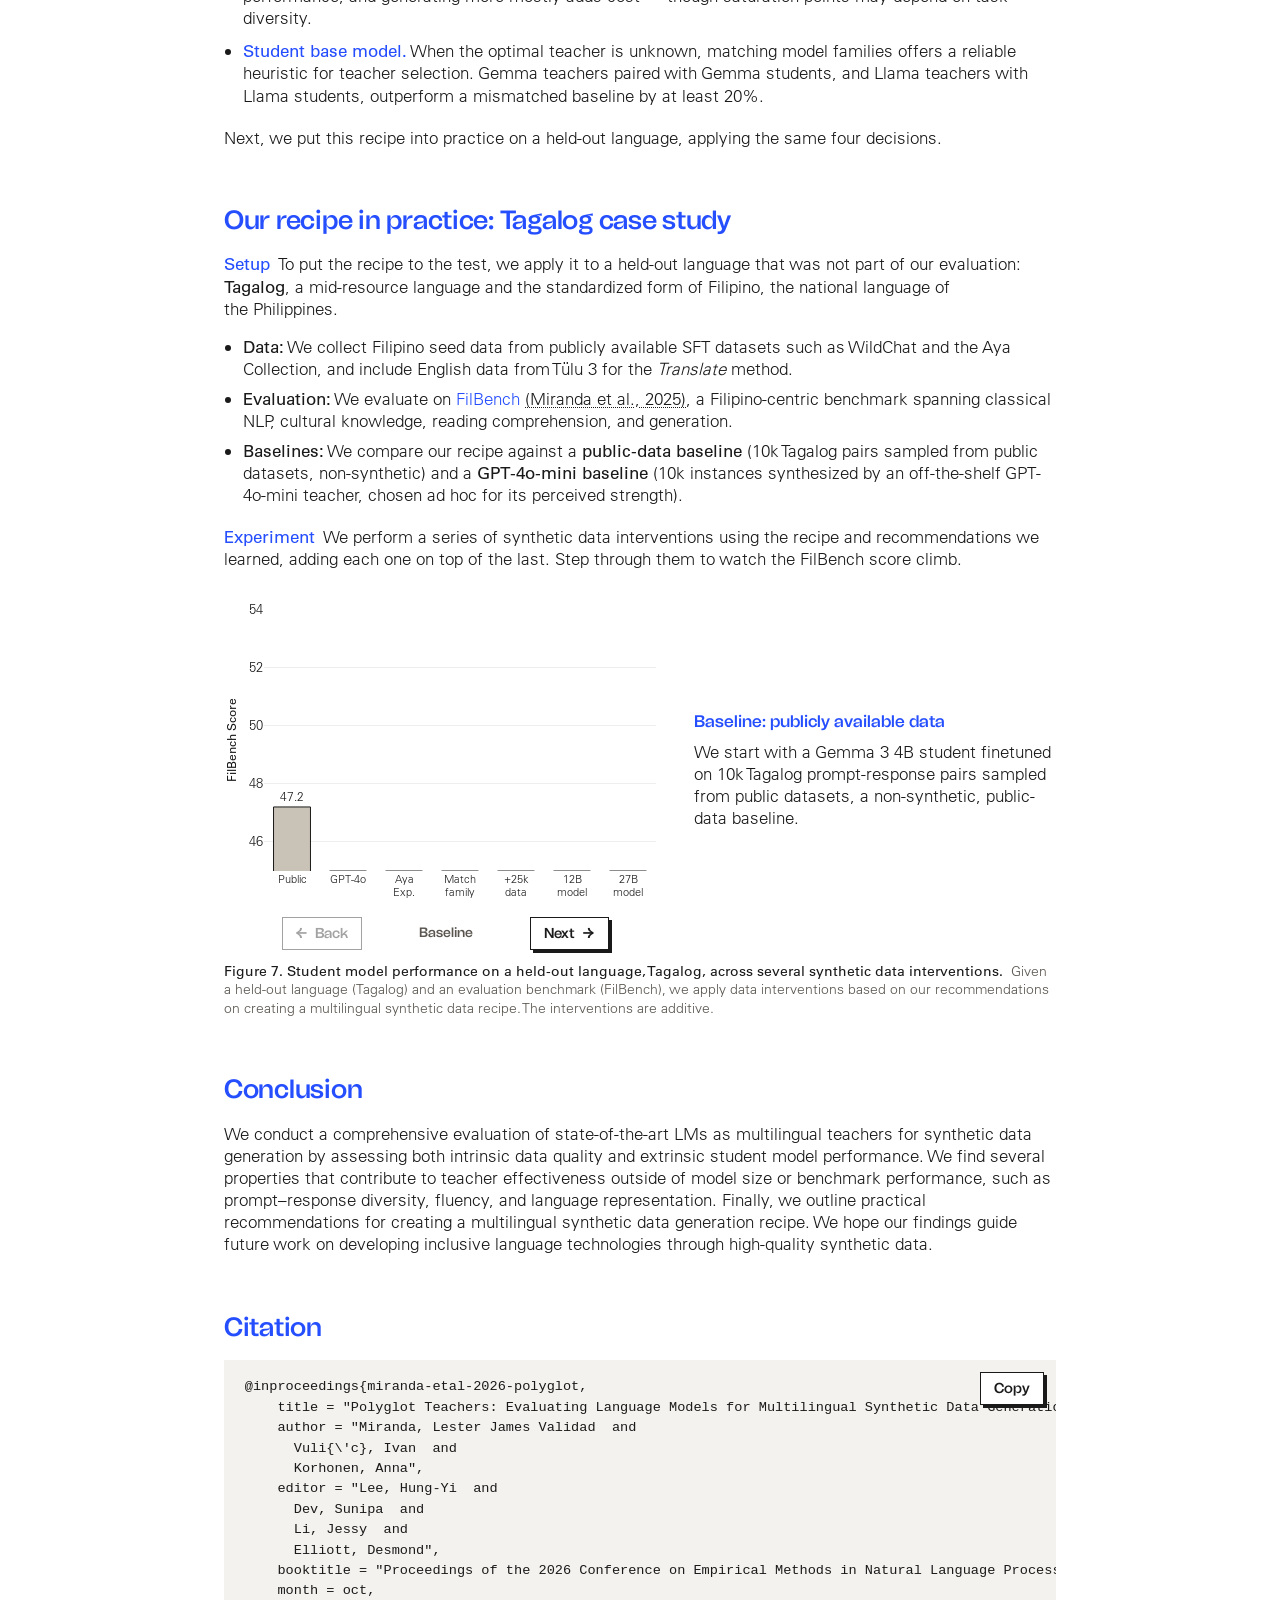
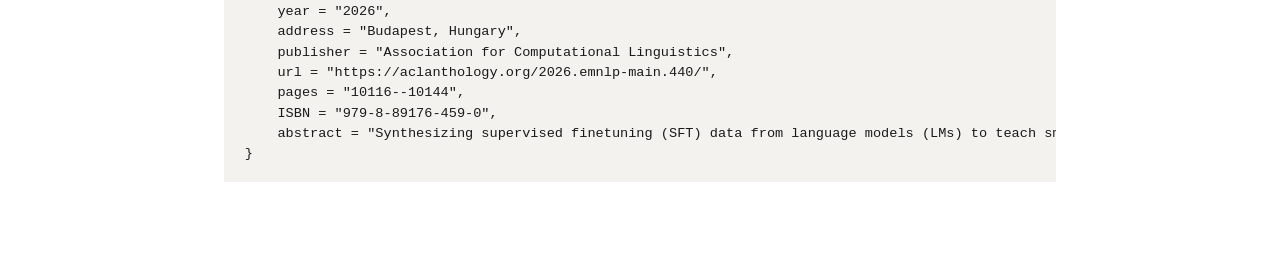
==== commit 1af7112c: "Use ACL link for Polyglot Teachers" ====
--- a/docs/index.html
+++ b/docs/index.html
@@ -104,7 +104,7 @@
       <br><span class="aff">Correspondence to <a href="mailto:ljvm2@cam.ac.uk">ljvm2@cam.ac.uk</a></span>
     </p>
     <nav class="top-links">
-      <a class="btn" href="https://arxiv.org/abs/2604.11290" target="_blank" rel="noopener noreferrer">Paper</a>
+      <a class="btn" href="https://aclanthology.org/2026.emnlp-main.440/" target="_blank" rel="noopener noreferrer">Paper</a>
       <a class="btn" href="https://github.com/ljvmiranda921/multilingual-teacher-eval" target="_blank" rel="noopener noreferrer">Code</a>
       <a class="btn" href="https://huggingface.co/collections/ljvmiranda921/polyglot-teachers" target="_blank" rel="noopener noreferrer">HuggingFace</a>
     </nav>
@@ -604,14 +604,24 @@
   <section id="citation">
     <h2>Citation</h2>
     <div class="bibtex-wrap">
-      <pre class="panel bibtex"><code id="bibtex-code">@misc{miranda2026polyglotteachersevaluatinglanguage,
-  title={{P}olyglot {T}eachers: {E}valuating {L}anguage {M}odels for {M}ultilingual {S}ynthetic {D}ata {G}eneration},
-  author={Lester James V. Miranda and Ivan Vuli\'{c} and Anna Korhonen},
-  year={2026},
-  eprint={2604.11290},
-  archivePrefix={arXiv},
-  primaryClass={cs.CL},
-  url={https://arxiv.org/abs/2604.11290},
+      <pre class="panel bibtex"><code id="bibtex-code">@inproceedings{miranda-etal-2026-polyglot,
+    title = "Polyglot Teachers: Evaluating Language Models for Multilingual Synthetic Data Generation",
+    author = "Miranda, Lester James Validad  and
+      Vuli{\'c}, Ivan  and
+      Korhonen, Anna",
+    editor = "Lee, Hung-Yi  and
+      Dev, Sunipa  and
+      Li, Jessy  and
+      Elliott, Desmond",
+    booktitle = "Proceedings of the 2026 Conference on Empirical Methods in Natural Language Processing",
+    month = oct,
+    year = "2026",
+    address = "Budapest, Hungary",
+    publisher = "Association for Computational Linguistics",
+    url = "https://aclanthology.org/2026.emnlp-main.440/",
+    pages = "10116--10144",
+    ISBN = "979-8-89176-459-0",
+    abstract = "Synthesizing supervised finetuning (SFT) data from language models (LMs) to teach smaller models multilingual tasks has become increasingly common. However, teacher model selection is often ad hoc, typically defaulting to the largest available option, even though such models may have significant capability gaps in non-English languages. This practice can result in poor-quality synthetic data and suboptimal student downstream performance. In this work, we systematically characterize what makes an effective multilingual teacher. We combine intrinsic measures of data quality with extrinsic student model performance in a metric we call Polyglot Score. We evaluate 10 LMs across 6 typologically diverse languages, generating over 1.4M SFT examples and training 240 student models. Our analyses reveal that model scale alone does not significantly predict teacher effectiveness: the most effective teachers we identify are consistently smaller than the largest models evaluated, and their ranking is stable across student base model families. Instead, data qualities such as prompt diversity, length, and response fluency capture 93.3{\%} of the variance in intrinsic data quality and predict student performance. Finally, we provide practical recommendations, including matching the model families of teacher-student pairs and generating responses to existing prompts or translating them from English, which can yield improvements for less-resourced languages. We hope that our work advances data-centric research in multilingual synthetic data and LM development."
 }
 </code></pre>
       <button type="button" class="btn copy-btn" data-copy-target="#bibtex-code" aria-label="Copy citation to clipboard">Copy</button>
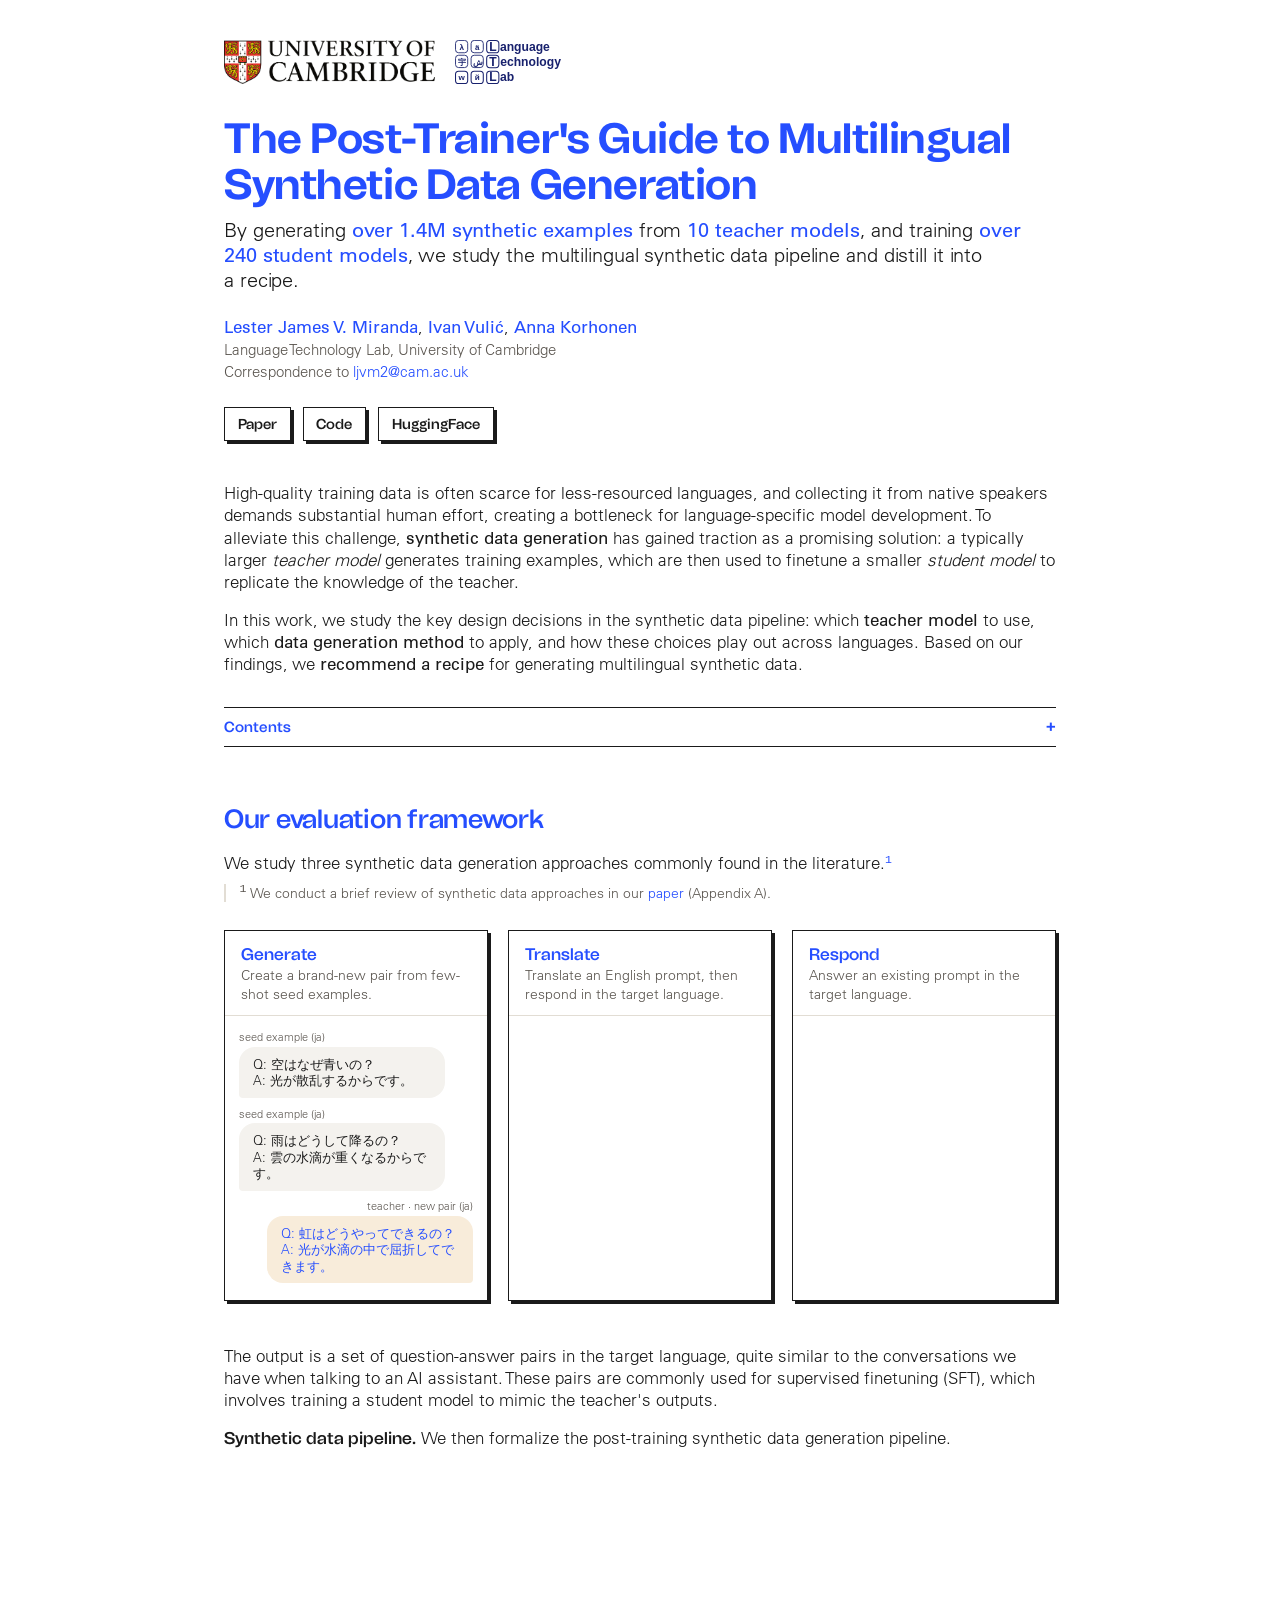
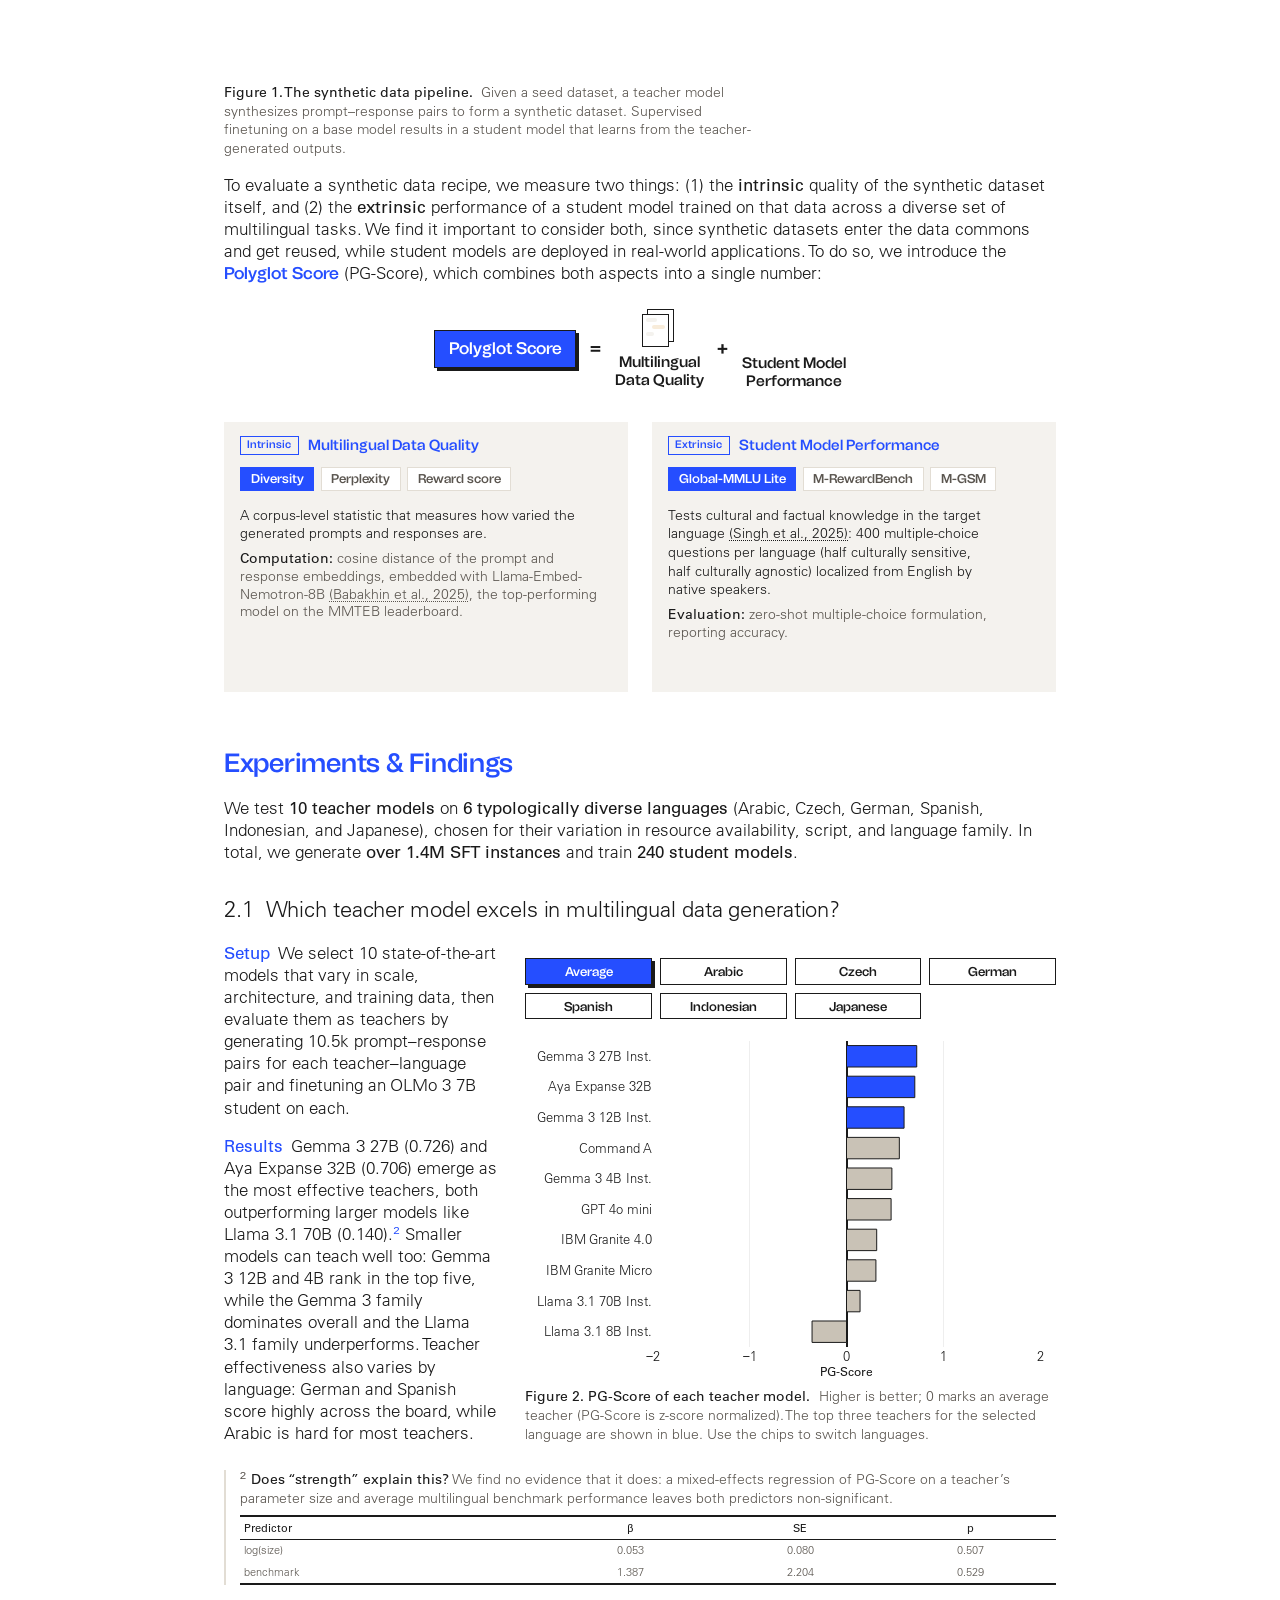
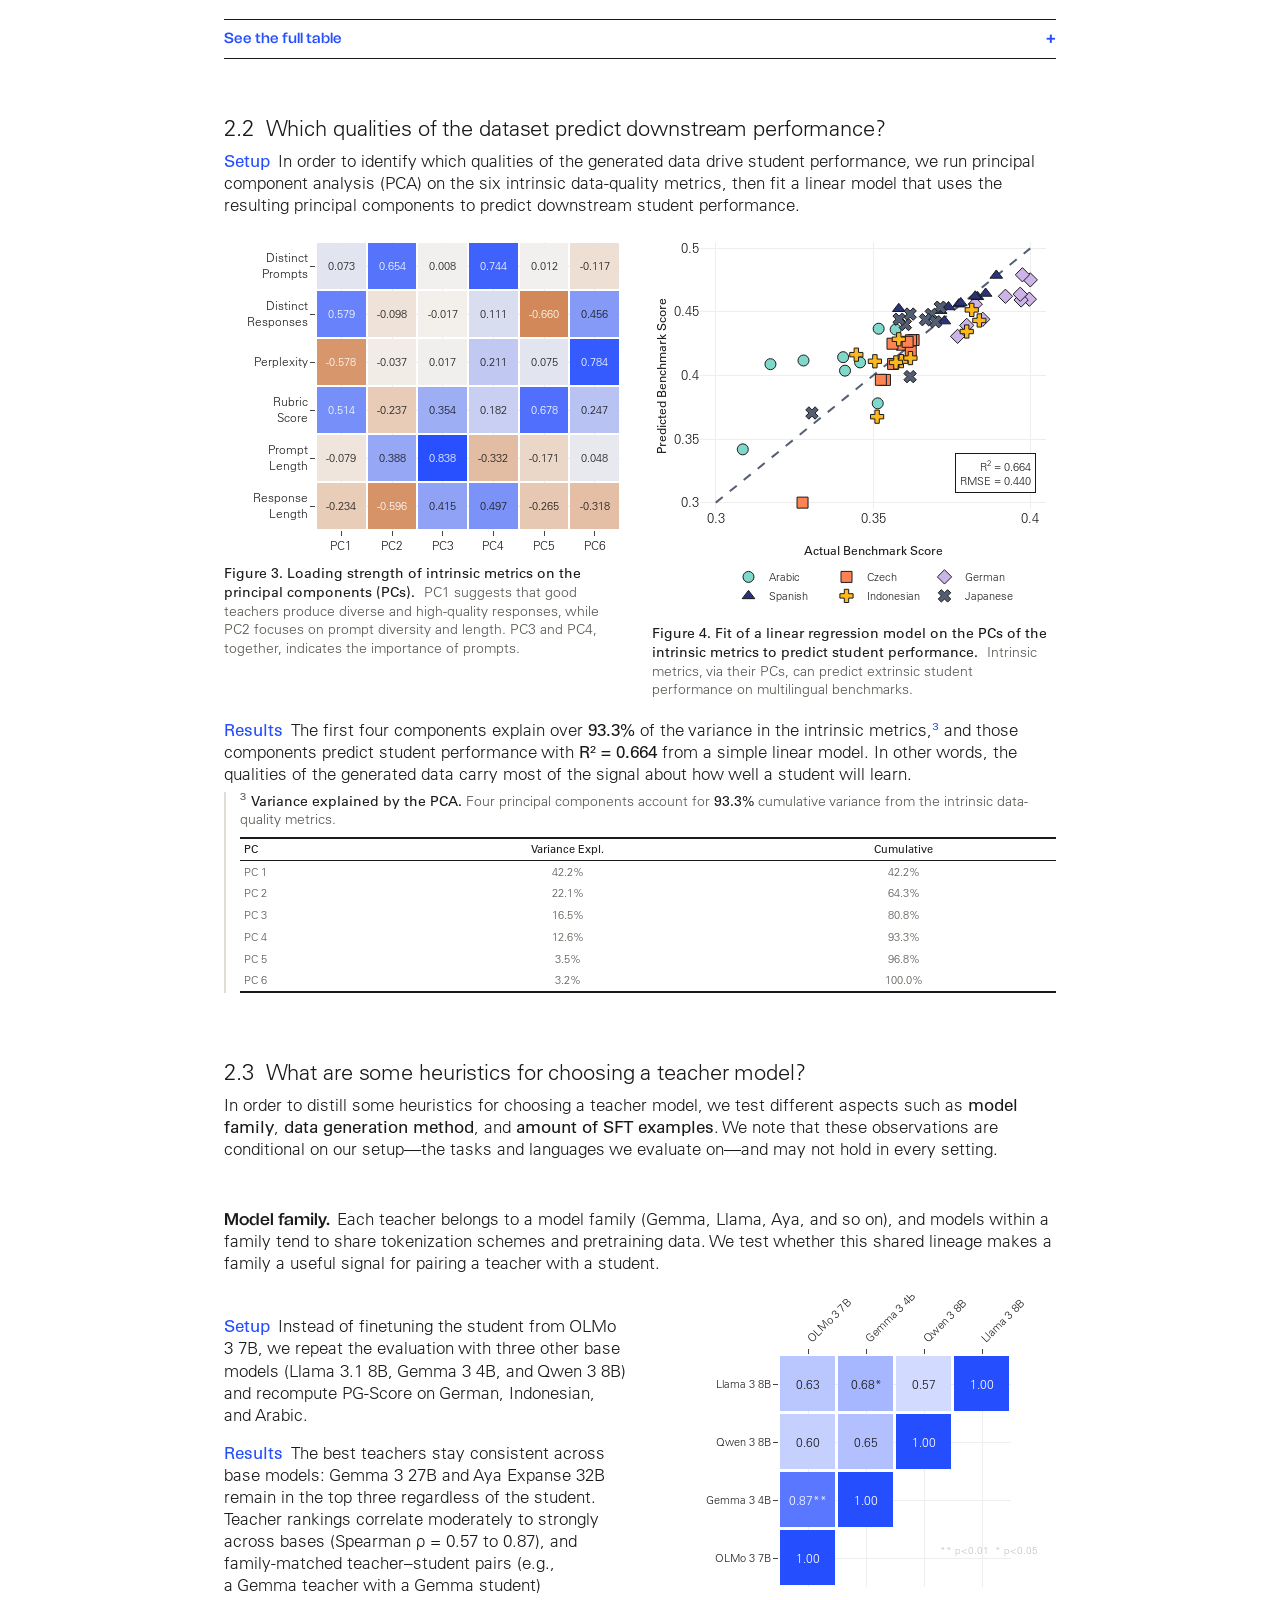
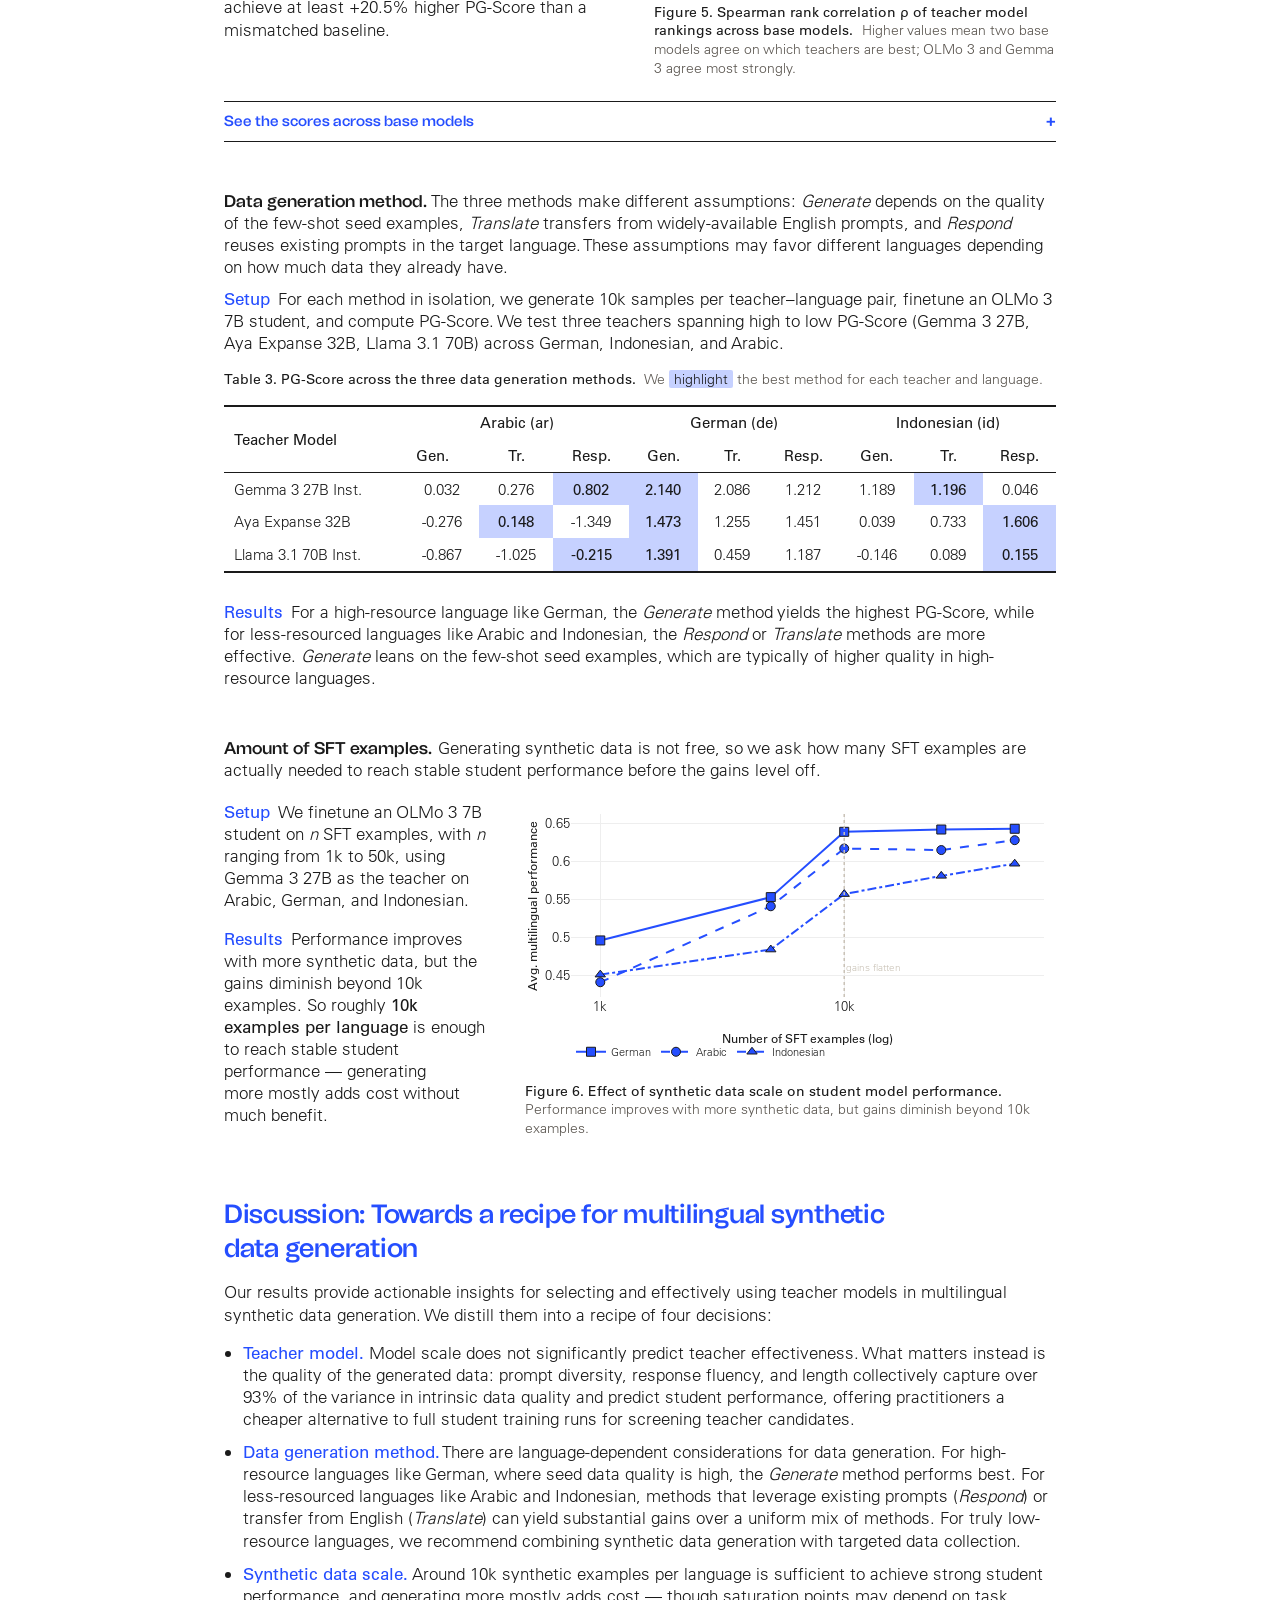
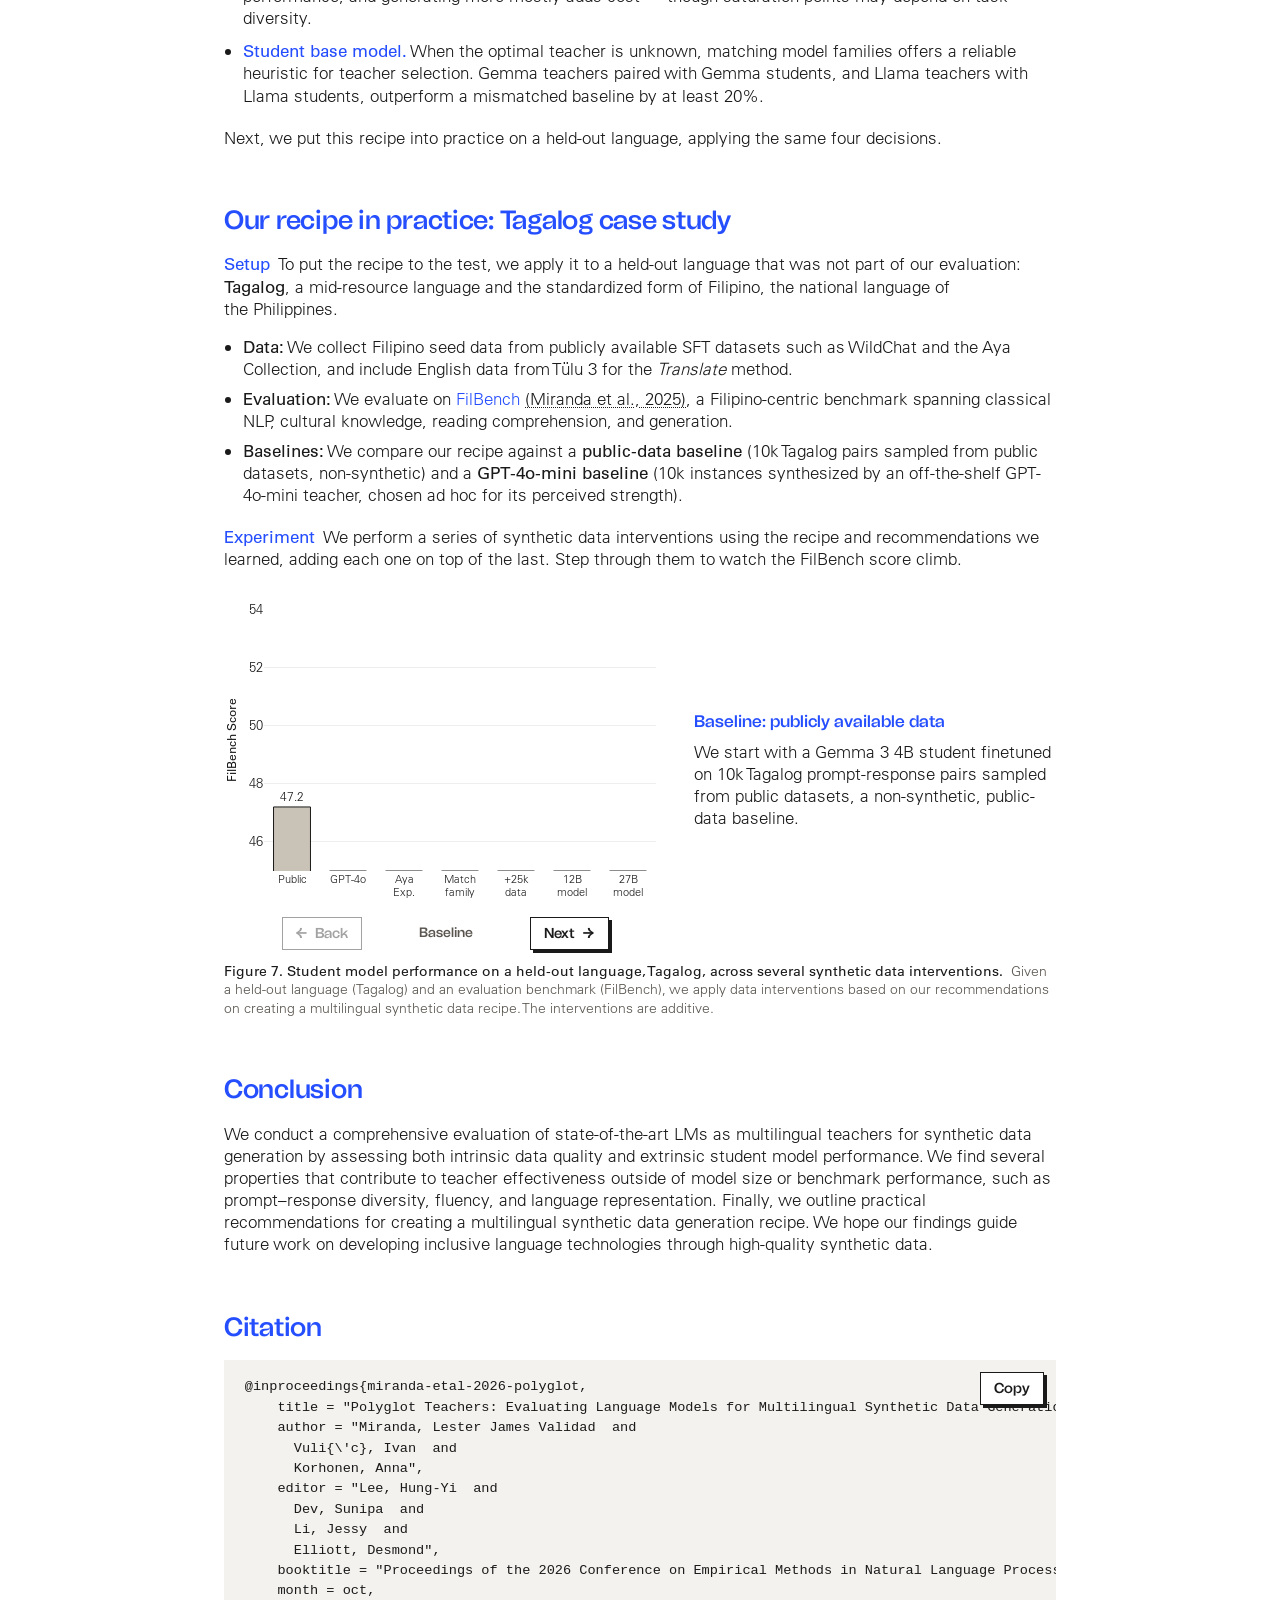
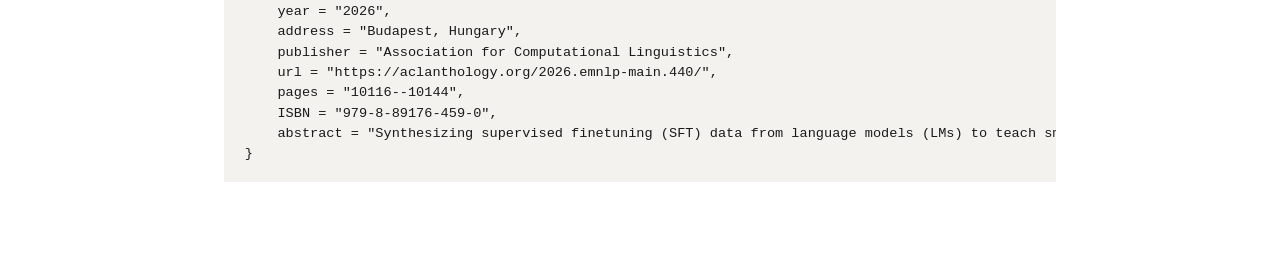
==== commit 700edcb5: "Use ACL link for Polyglot Teachers" ====
--- a/docs/index.html
+++ b/docs/index.html
@@ -60,7 +60,7 @@
         "name": "Language Technology Lab, University of Cambridge"
       },
       "url": "https://ljvmiranda921.github.io/polyglot-teachers/",
-      "sameAs": "https://arxiv.org/abs/2604.11290",
+      "sameAs": "https://aclanthology.org/2026.emnlp-main.440/",
       "identifier": "arXiv:2604.11290",
       "image": "https://ljvmiranda921.github.io/polyglot-teachers/assets/social-preview.png",
       "about": [
@@ -96,7 +96,7 @@
 
   <header class="site-header">
     <h1>The Post-Trainer's Guide to Multilingual Synthetic Data Generation</h1>
-    <!-- <p class="subtitle">A companion to <a href="https://arxiv.org/abs/2604.11290">Polyglot Teachers: Evaluating Language Models for Multilingual Synthetic Data Generation</a></p> -->
+    <!-- <p class="subtitle">A companion to <a href="https://aclanthology.org/2026.emnlp-main.440/">Polyglot Teachers: Evaluating Language Models for Multilingual Synthetic Data Generation</a></p> -->
     <p class="tagline">By generating <strong>over 1.4M synthetic examples</strong> from <strong>10 teacher models</strong>, and training <strong>over 240 student models</strong>, we study the multilingual synthetic data pipeline and distill it into a recipe.</p>
     <p class="authors">
       <a href="https://ljvmiranda921.github.io">Lester James V. Miranda</a>, <a href="https://sites.google.com/site/ivanvulic/">Ivan Vulić</a>, <a href="https://sites.google.com/site/annakorhonen/">Anna Korhonen</a>
@@ -145,7 +145,7 @@
     <h2>Our evaluation framework</h2>
     <p>
       We study three synthetic data generation approaches commonly found in the literature.<sup class="sidenote-marker">1</sup>
-      <span class="sidenote"><sup>1</sup> We conduct a brief review of synthetic data approaches in our <a href="https://arxiv.org/abs/2604.11290" target="_blank" rel="noopener noreferrer">paper</a> (Appendix A).</span>
+      <span class="sidenote"><sup>1</sup> We conduct a brief review of synthetic data approaches in our <a href="https://aclanthology.org/2026.emnlp-main.440/" target="_blank" rel="noopener noreferrer">paper</a> (Appendix A).</span>
     </p>
     <div class="method-cards" id="method-cards">
       <figure class="method-card">
